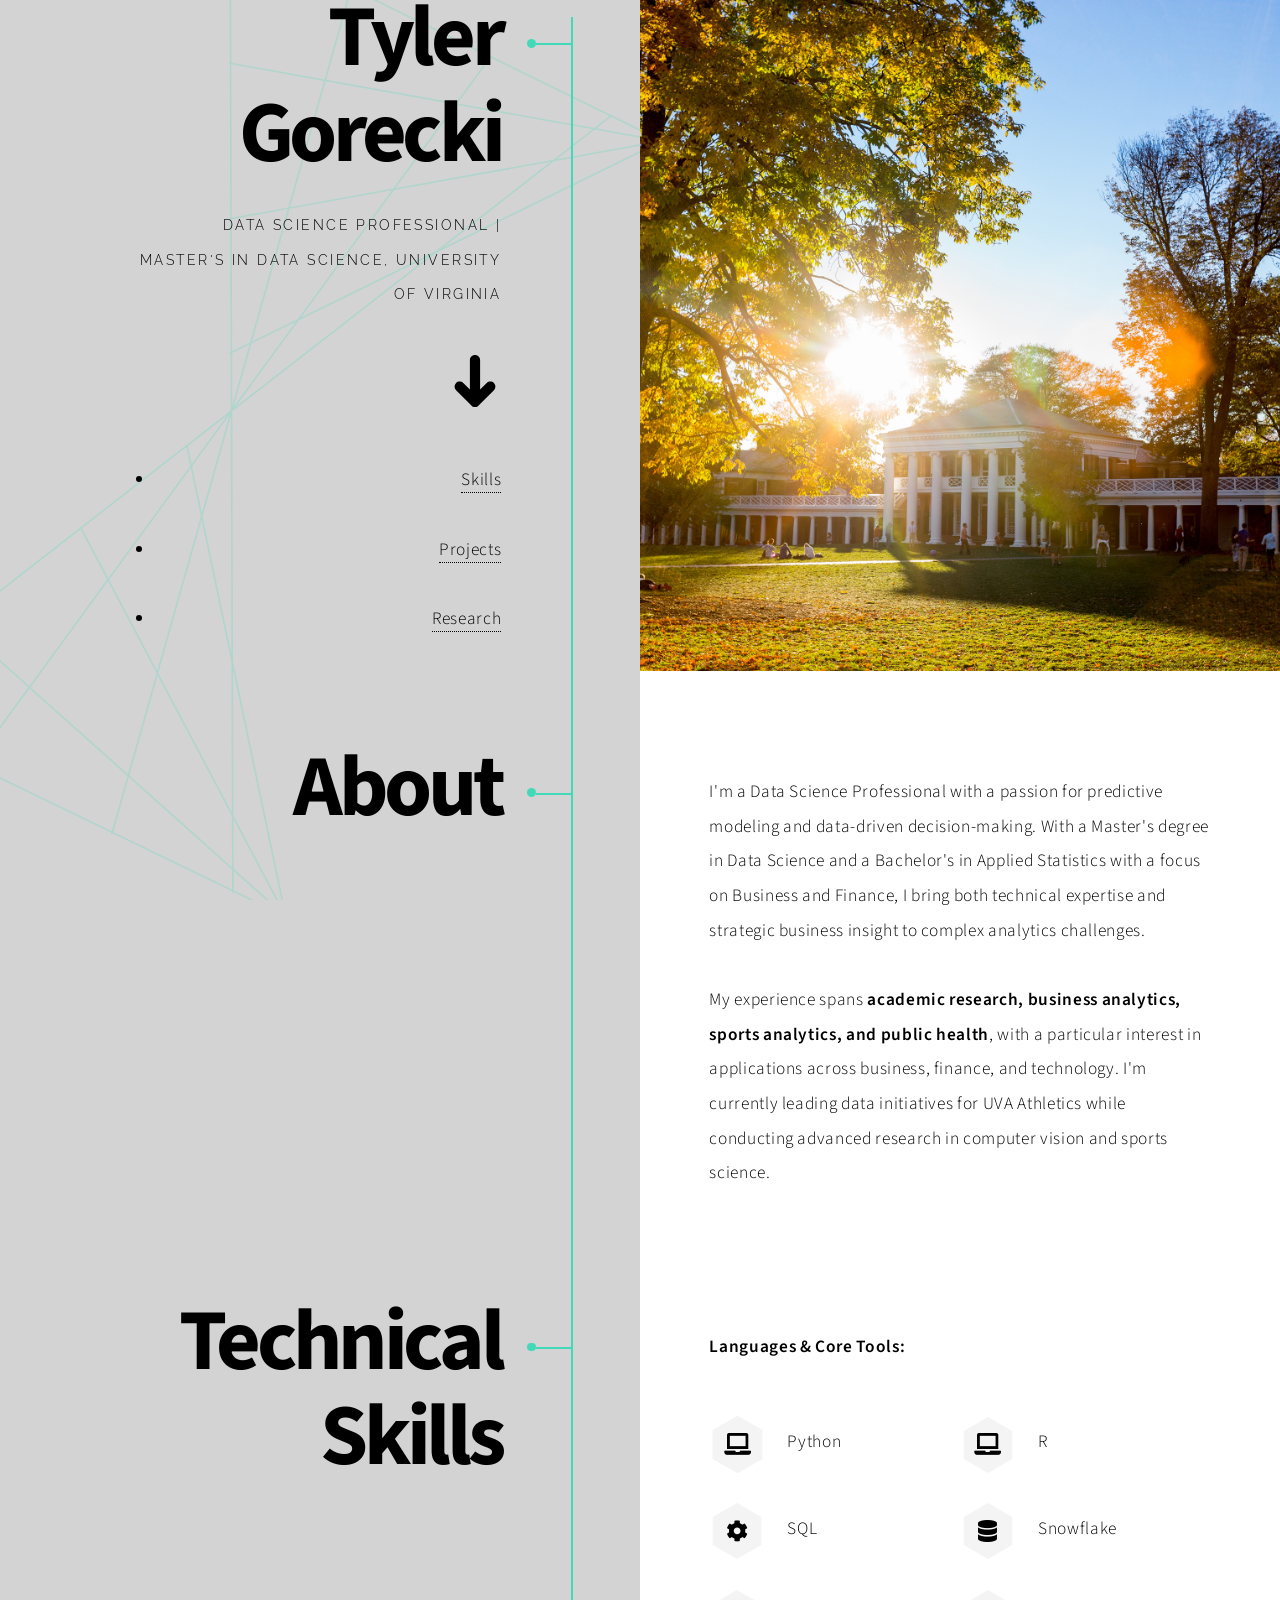
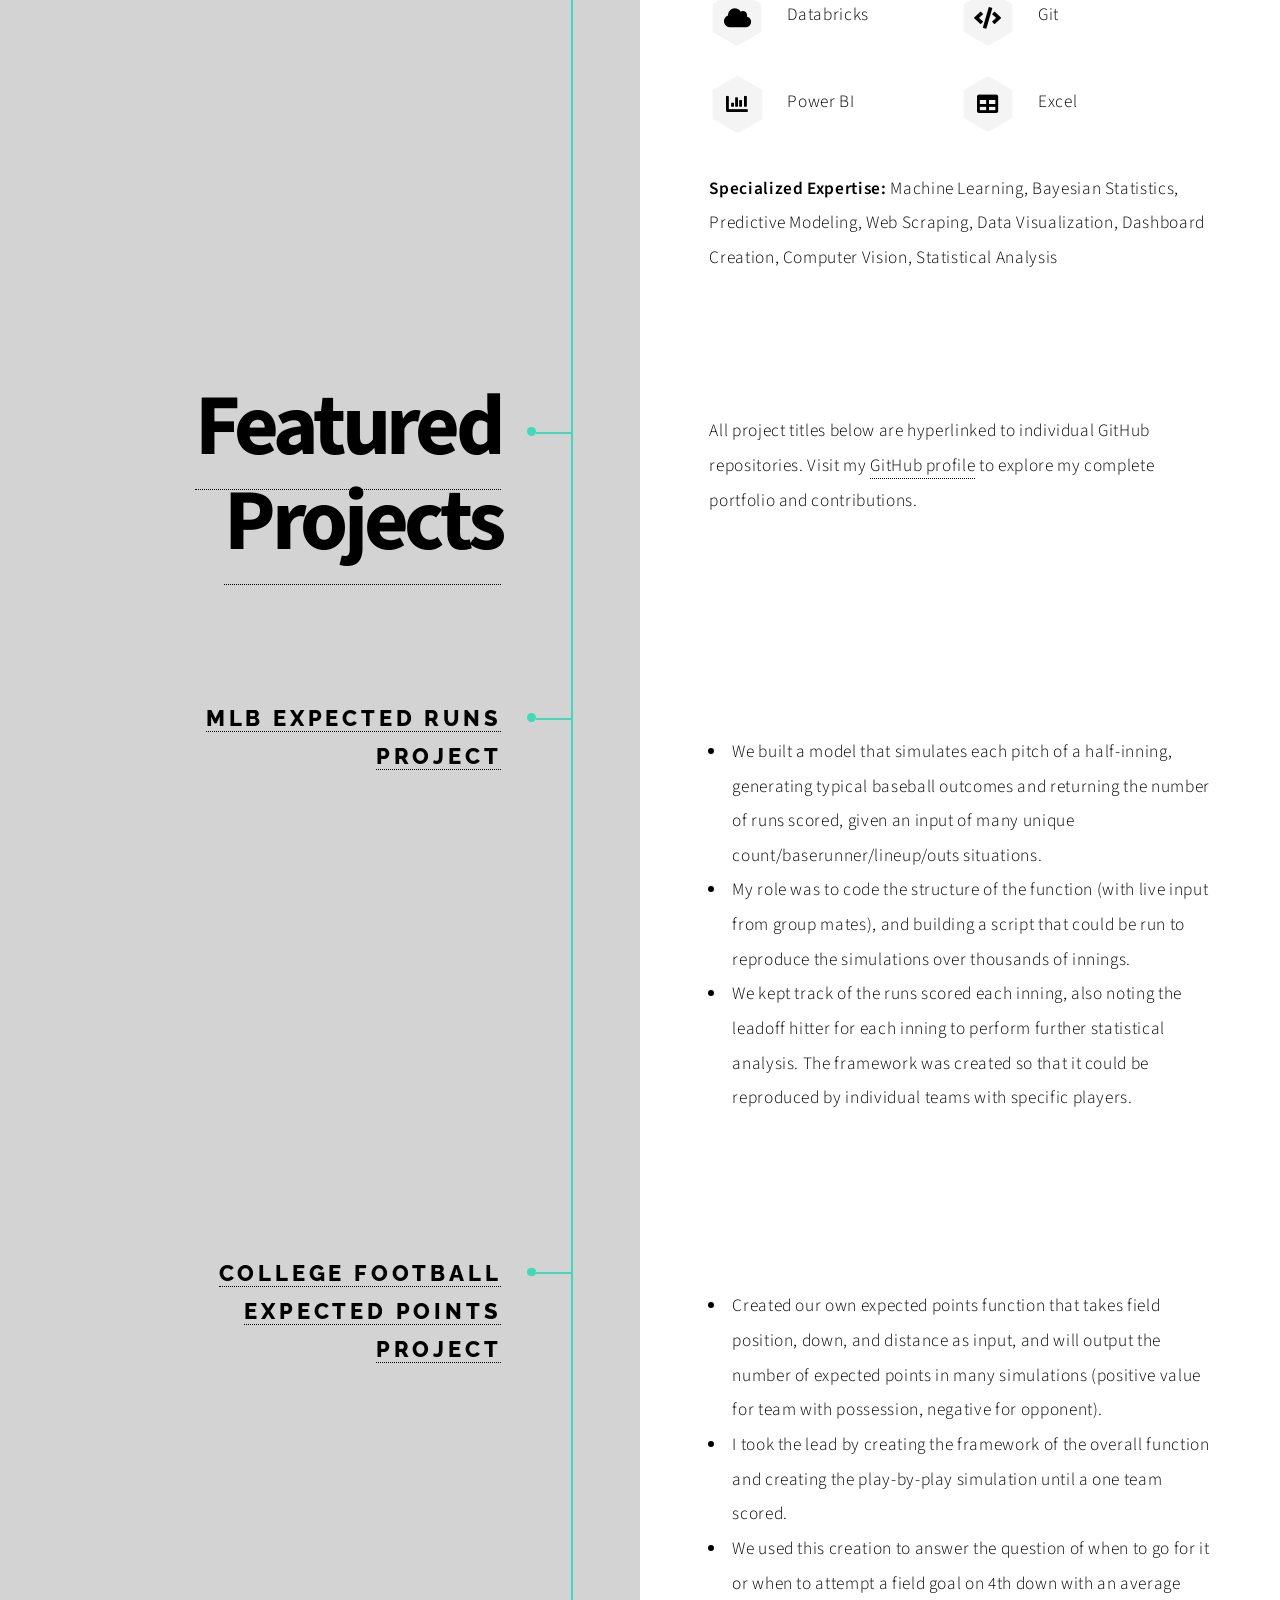
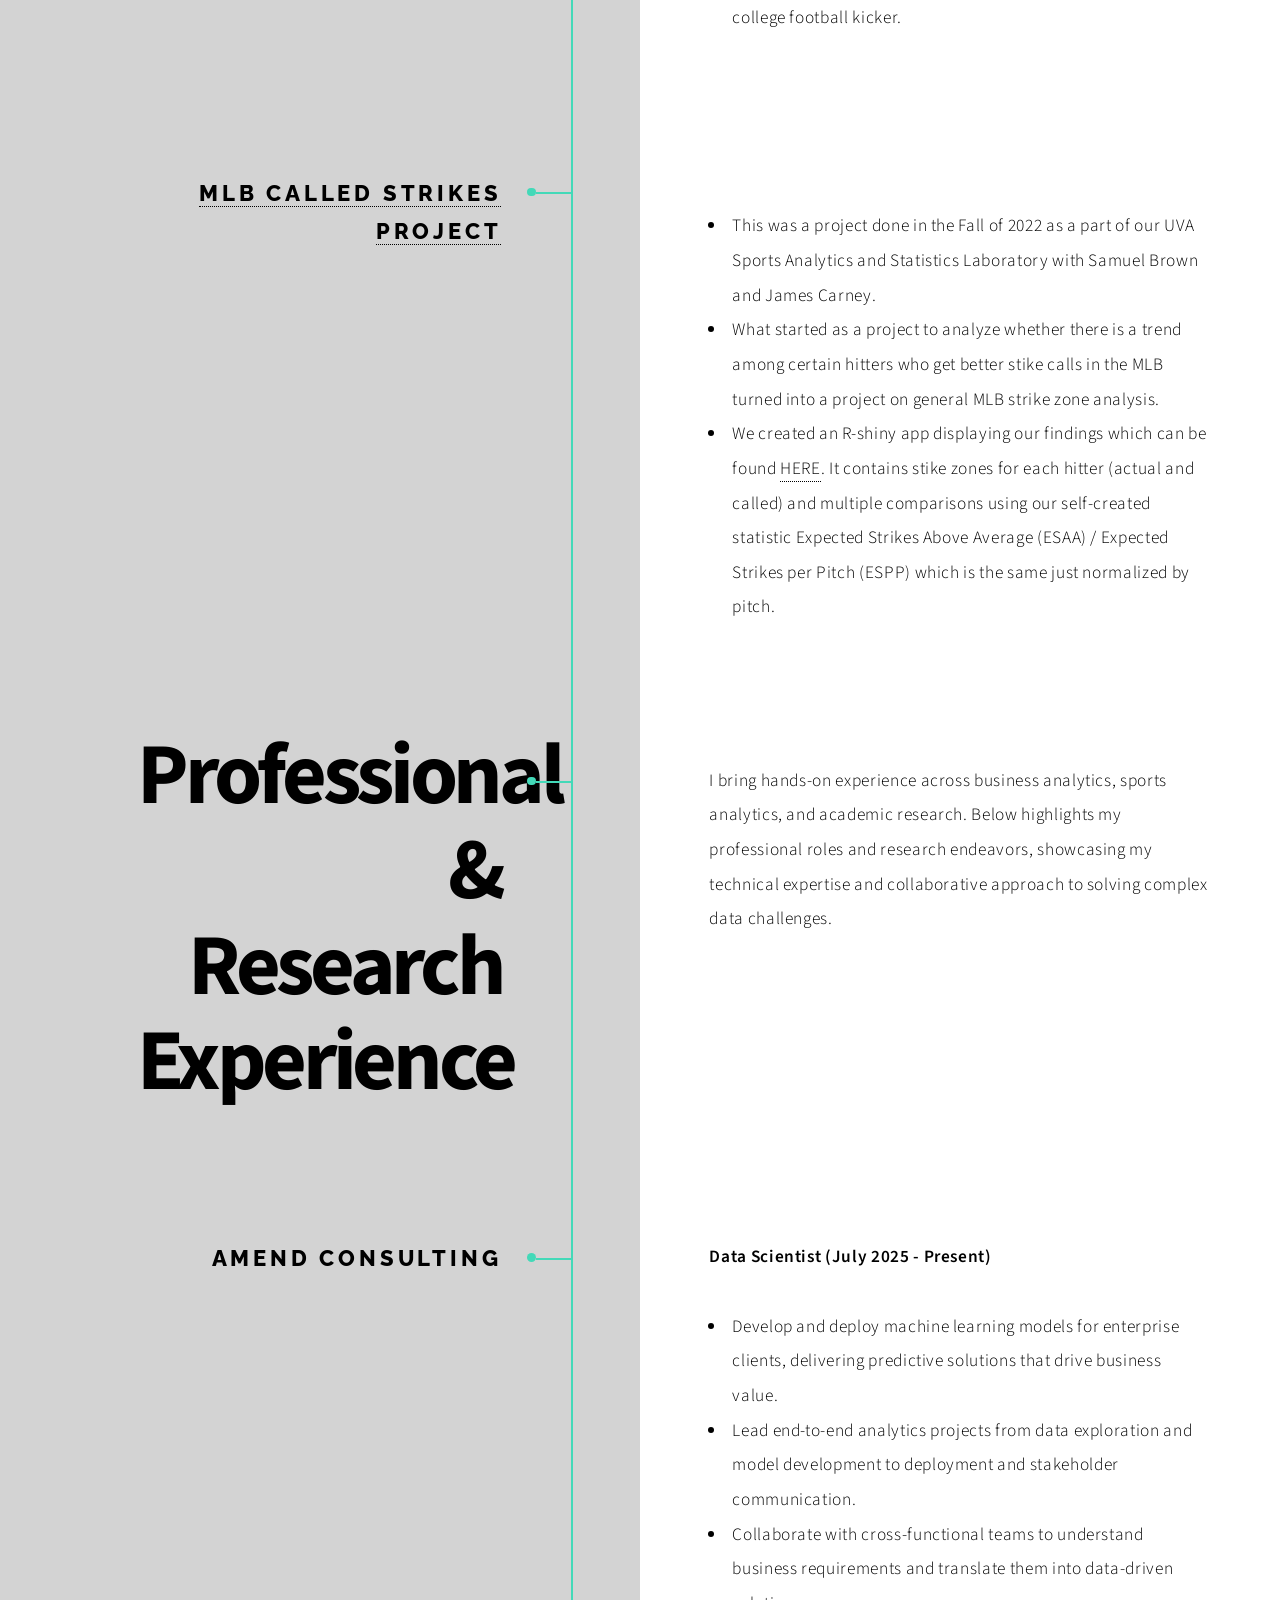
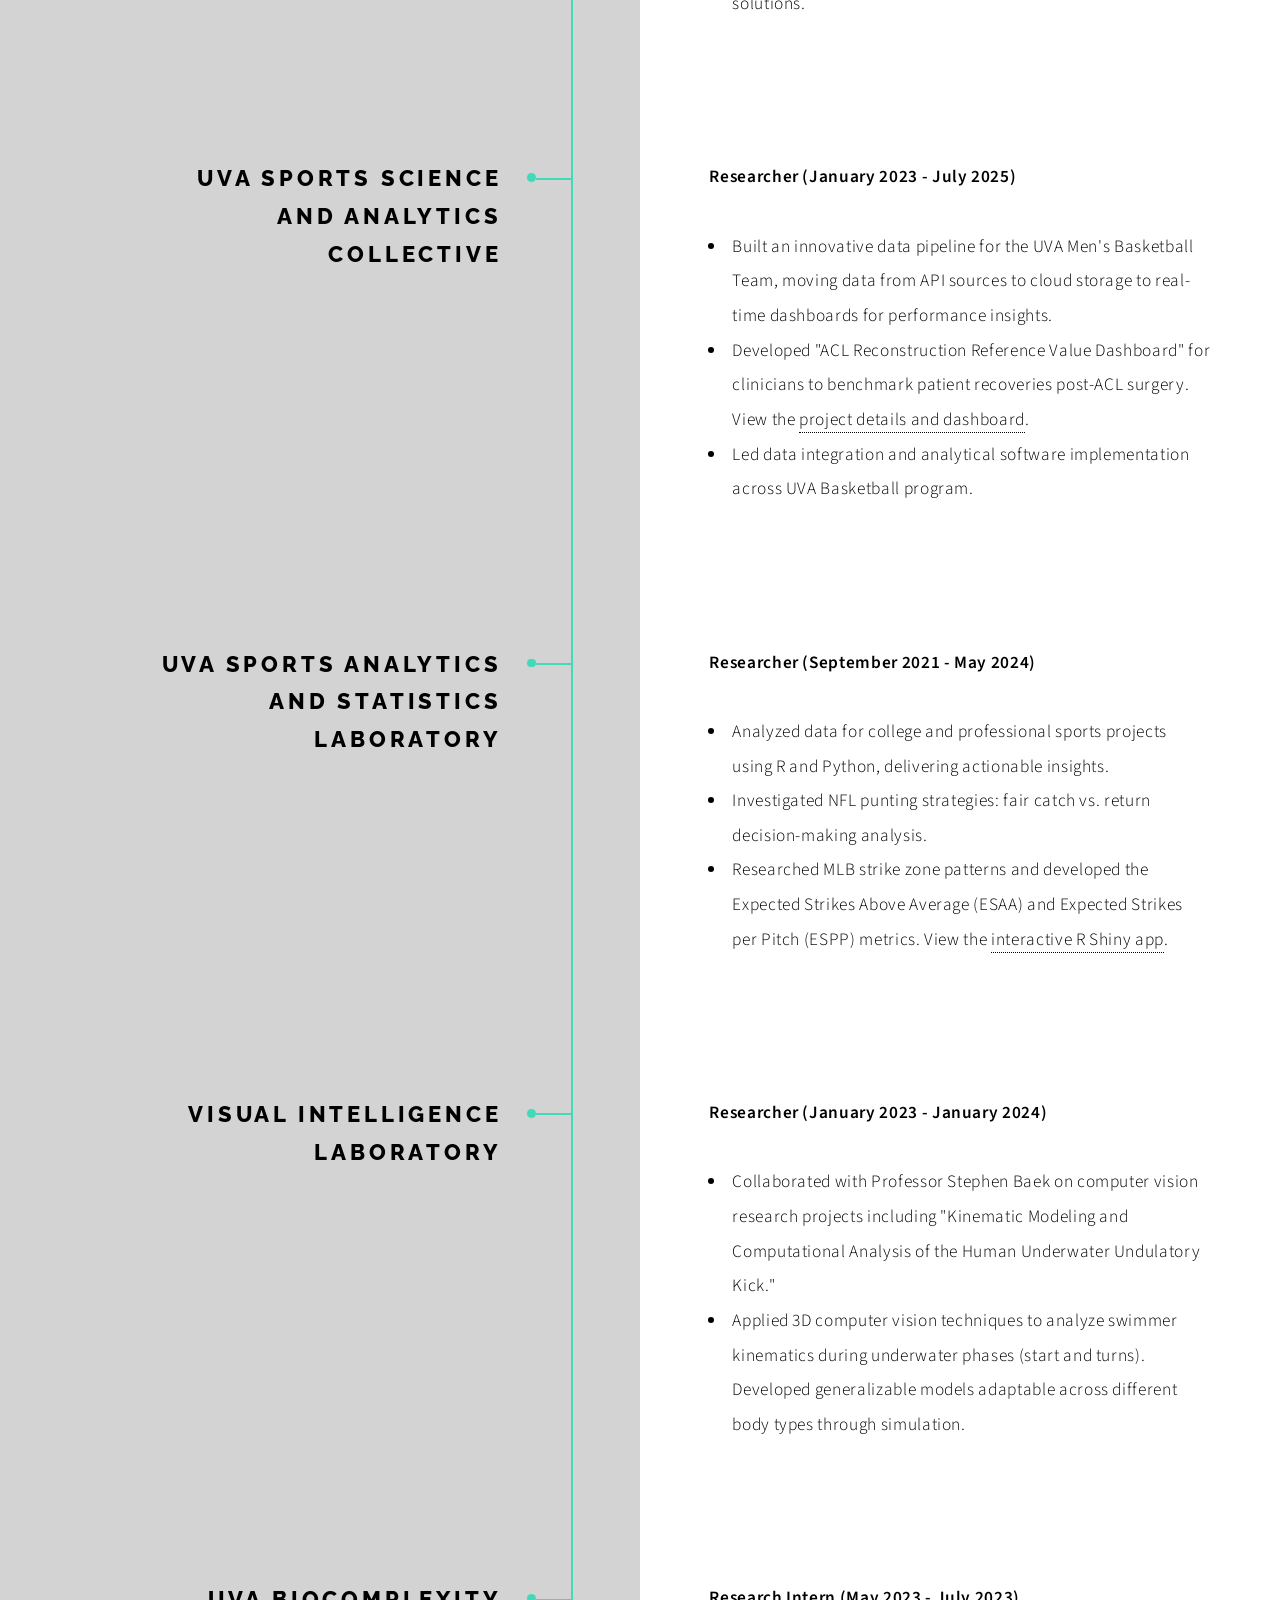
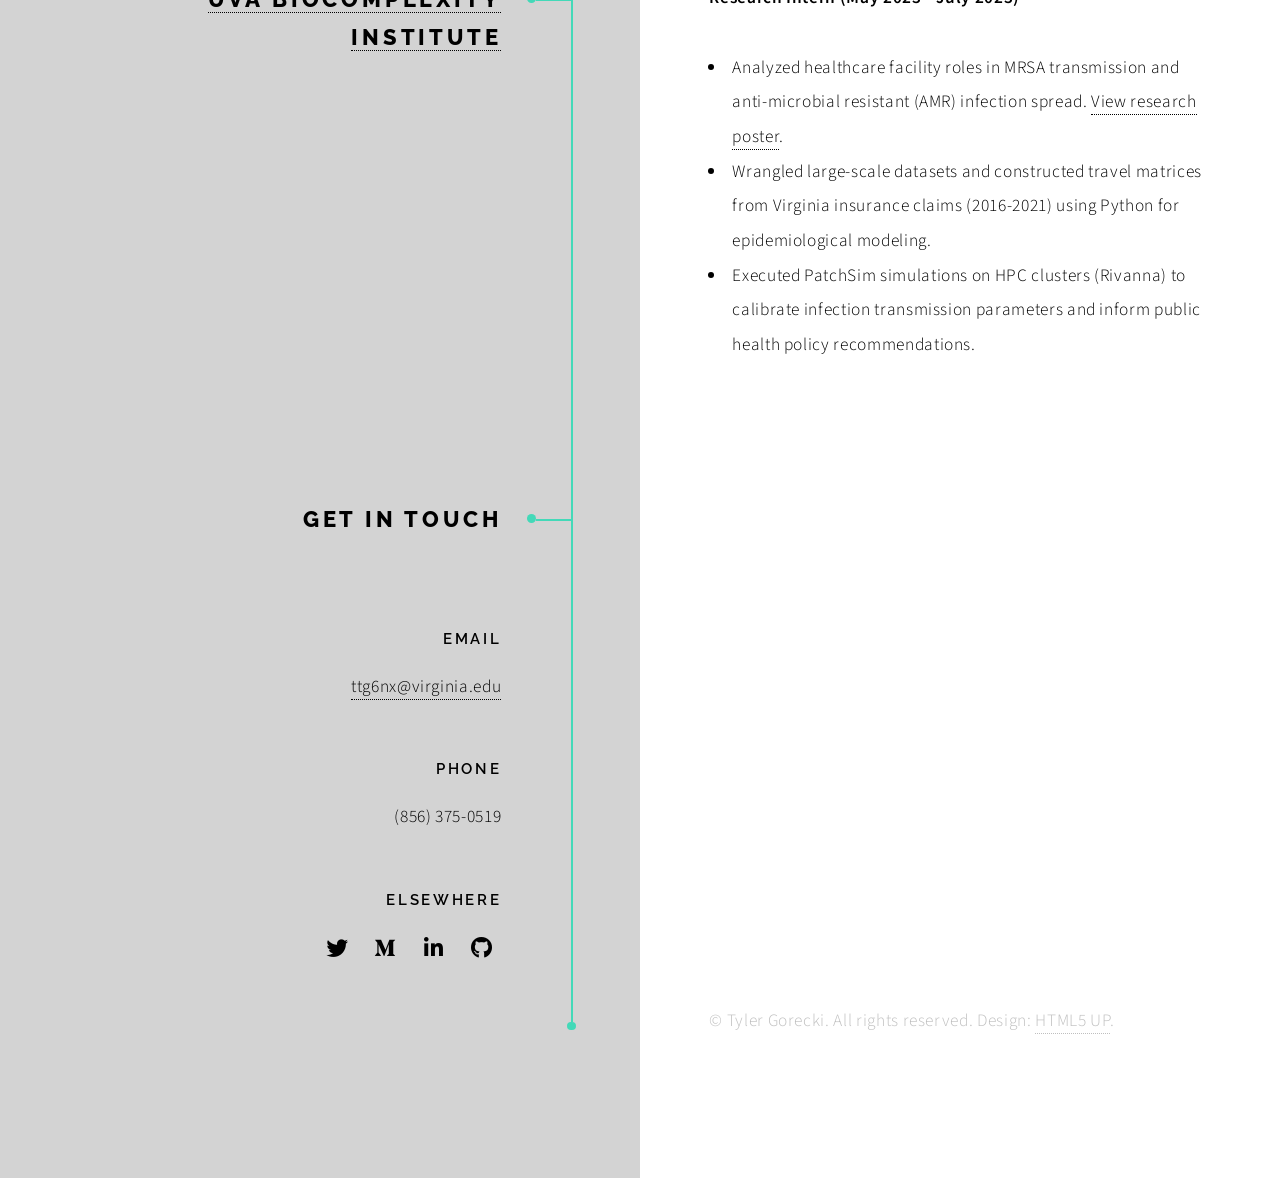
==== index.html @ 3ed915e4 "updating site for recent experience" ====
<!DOCTYPE HTML>
<!--
	Paradigm Shift by HTML5 UP
	html5up.net | @ajlkn
	Free for personal and commercial use under the CCA 3.0 license (html5up.net/license)
-->
<html>
	<head>
		<title>Tyler Gorecki Data Portfolio</title>
		<meta charset="utf-8" />
		<meta name="viewport" content="width=device-width, initial-scale=1, user-scalable=no" />
		<meta name="description" content="" />
		<meta name="keywords" content="" />
		<link rel="stylesheet" href="assets/css/main.css" />
	</head>
	<body class="is-preload">

		<!-- Wrapper -->
			<div id="wrapper">

				<!-- Outline Section -->
					<section class="Outline">
						<header>
							<h6></h6>
							<h1>Tyler Gorecki</h1>
							<p>Data Science Professional | Master's in Data Science, University of Virginia</p>
							<ul class="actions">
								<li><a href="#Intro" class="arrow scrolly"><span class="label">Next</span></a></li>
							</ul>
							<ul>
								<li><a href="#Skills"><span class="label">Skills</span></a></li>
							</ul>
							<ul>
								<li><a href="#Projects"><span class="label">Projects</span></a></li>
							</ul>
							<ul>
								<li><a href="#Research"><span class="label">Research</span></a></li>
							</ul>
						</header>
						<div class="content">
							<span class="image fill" data-position="center"><img src="images/lawn.jpg" alt="UVA Lawn" /></span>
						</div>
					</section>

				<!-- Introduction Section -->
				<section id="Intro">
					<header>
						<h1>About</h1>
					</header>
					<div class="content">
						<p>I'm a Data Science Professional with a passion for predictive modeling and data-driven decision-making. With a Master's degree in Data Science and a Bachelor's in Applied Statistics with a focus on Business and Finance, I bring both technical expertise and strategic business insight to complex analytics challenges.</p>
						<p>My experience spans <strong>academic research, business analytics, sports analytics, and public health</strong>, with a particular interest in applications across business, finance, and technology. I'm currently leading data initiatives for UVA Athletics while conducting advanced research in computer vision and sports science.</p>
					</div>
				</section>
				
				<!-- Skills Section -->
				<section id="Skills">
					<header>
						<h1>Technical Skills</h1>
					</header>
					<div class="content">
						<p><strong>Languages & Core Tools:</strong></p>
						<ul class="feature-icons">
							<li class="icon solid fa-laptop">Python</li>
							<li class="icon solid fa-laptop">R</li>
							<li class="icon solid fa-cog">SQL</li>
							<li class="icon solid fa-database">Snowflake</li>
							<li class="icon solid fa-cloud">Databricks</li>
							<li class="icon solid fa-code">Git</li>
							<li class="icon solid fa-chart-bar">Power BI</li>
							<li class="icon solid fa-table">Excel</li>
						</ul>
						<p><strong>Specialized Expertise:</strong> Machine Learning, Bayesian Statistics, Predictive Modeling, Web Scraping, Data Visualization, Dashboard Creation, Computer Vision, Statistical Analysis</p>
					</div>
				</section>

				<!-- Projects Header -->
					<section id="Projects" class="projects">
						<header>
							<h1><a href="https://github.com/tylergorecki">Featured Projects</a></h1>
						</header>
						<div class="content">
							<p>
								All project titles below are hyperlinked to individual GitHub repositories. Visit my <a href="https://github.com/tylergorecki">GitHub profile</a> to explore my complete portfolio and contributions. 
							</p>
						</div>
					</section>

				<!-- Section -->
					<section id="ExpRuns">
						<header>
							<h2><a href="https://github.com/tylergorecki/mlb-expected-runs">
								MLB Expected Runs Project
							</a></h2>
						</header>
						<div class="content">
							<p>
								<strong>
									
								</strong>
							</p>
							<ul>
								<li>
									We built a model that simulates each pitch of a half-inning, generating typical baseball outcomes 
									and returning the number of runs scored, given an input of many unique count/baserunner/lineup/outs 
									situations. 
								</li>
								<li>
									My role was to code the structure of the function (with live input from group mates), and building a 
									script that could be run to reproduce the simulations over thousands of innings. 
								</li>
								<li>
									We kept track of the runs scored each inning, also noting the leadoff hitter for each inning to perform 
									further statistical analysis. The framework was created so that it could be reproduced by individual 
									teams with specific players. 
								</li>
							</ul>
						</div>
					</section>

				<!-- Section -->
					<section id="ExpPoints">
						<header>
							<h2><a href="https://github.com/tylergorecki/cfb-expected-points">
								College Football Expected Points Project
							</a></h2>
						</header>
						<div class="content">
							<p>
								<strong>
									
								</strong>
							</p>
							<ul>
								<li>
									Created our own expected points function that takes field position, down, and distance as input, and will output the number of 
									expected points in many simulations (positive value for team with possession, negative for opponent). 
								</li>
								<li>
									I took the lead by creating the framework of the overall function and creating the play-by-play 
									simulation until a one team scored. 
								</li>
								<li>
									We used this creation to answer the question of when to go for it or when to attempt a field goal on 4th down with an average 
									college football kicker. 
								</li>
							</ul>
						</div>
					</section>

				<!-- Section -->
					<section id="Strikes">
						<header>
							<h2><a href="https://github.com/tylergorecki/StrikeZoneAnalysis">MLB Called Strikes Project</a></h2>
						</header>
						<div class="content">
							<p>
								<strong>
									
								</strong>
							</p>
							<ul>
								<li>
									This was a project done in the Fall of 2022 as a part of our UVA Sports Analytics and Statistics Laboratory with Samuel Brown 
									and James Carney. 
								</li>
								<li>
									What started as a project to analyze whether there is a trend among certain hitters who get better stike calls in the MLB turned 
									into a project on general MLB strike zone analysis. 
								</li>
								<li>
									We created an R-shiny app displaying our findings which can be found <a href="https://sabrown12345.shinyapps.io/CSArticle/">HERE</a>. 
									It contains stike zones for each hitter (actual and called) and multiple comparisons using our self-created statistic Expected 
									Strikes Above Average (ESAA) / Expected Strikes per Pitch (ESPP) which is the same just normalized by pitch. 
								</li>
							</ul>
							<!-- <span class="image main"><img src="" alt="" /></span> -->
						</div>
					</section>

				<!-- Research & Professional Experience Header -->
				<section id="Research" class="research">
					<header>
						<h1>Professional & Research Experience</h1>
					</header>
					<div class="content">
						<p>
							I bring hands-on experience across business analytics, sports analytics, and academic research. Below highlights my professional roles and research endeavors, showcasing my technical expertise and collaborative approach to solving complex data challenges.
						</p>
					</div>
				</section>

				<!-- AMEND Consulting Section -->
				<section id="AMEND">
					<header>
						<h2>AMEND Consulting</h2>
					</header>
					<div class="content">
						<p>
							<strong>
								Data Scientist (July 2025 - Present)
							</strong>
						</p>
						<ul>
							<li>
								Develop and deploy machine learning models for enterprise clients, delivering predictive solutions that drive business value.
							</li>
							<li>
								Lead end-to-end analytics projects from data exploration and model development to deployment and stakeholder communication.
							</li>
							<li>
								Collaborate with cross-functional teams to understand business requirements and translate them into data-driven solutions.
							</li>
						</ul>
					</div>
				</section>

				<!-- SSAC Section -->
				<section id="SSAC">
					<header>
						<h2>UVA Sports Science and Analytics Collective</h2>
					</header>
					<div class="content">
						<p>
							<strong>
								Researcher (January 2023 - July 2025)
							</strong>
						</p>
						<ul>
							<li>
								Built an innovative data pipeline for the UVA Men's Basketball Team, moving data from API sources to cloud storage to real-time dashboards for performance insights.
							</li>
							<li>
								Developed "ACL Reconstruction Reference Value Dashboard" for clinicians to benchmark patient recoveries post-ACL surgery. View the <a href="https://nak5dy.wixsite.com/uva-ssac/projects">project details and dashboard</a>. 
							</li>
							<li>
								Led data integration and analytical software implementation across UVA Basketball program. 
							</li>
						</ul>
					</div>
				</section>

				<!-- SASL Section -->
				<section id="SASL">
					<header>
						<h2>UVA Sports Analytics and Statistics Laboratory</h2>
					</header>
					<div class="content">
						<p>
							<strong>
								Researcher (September 2021 - May 2024)
							</strong>
						</p>
						<ul>
							<li>
								Analyzed data for college and professional sports projects using R and Python, delivering actionable insights. 
							</li>
							<li>
								Investigated NFL punting strategies: fair catch vs. return decision-making analysis. 
							</li>
							<li>
								Researched MLB strike zone patterns and developed the Expected Strikes Above Average (ESAA) and Expected Strikes per Pitch (ESPP) metrics. View the <a href="https://sabrown12345.shinyapps.io/CSArticle/">interactive R Shiny app</a>. 
							</li>
						</ul>
					</div>
				</section>

				<!-- Visual Intelligence Lab Section -->
				<section id="VIL">
					<header>
						<h2>Visual Intelligence Laboratory</h2>
					</header>
					<div class="content">
						<p>
							<strong>
								Researcher (January 2023 - January 2024)
							</strong>
						</p>
						<ul>
							<li>
								Collaborated with Professor Stephen Baek on computer vision research projects including "Kinematic Modeling and Computational Analysis of the Human Underwater Undulatory Kick."
							</li>
							<li>
								Applied 3D computer vision techniques to analyze swimmer kinematics during underwater phases (start and turns). Developed generalizable models adaptable across different body types through simulation. 
							</li>
						</ul>
					</div>
				</section>

				<!-- Biocomplexity Section -->
				<section id="Biocomplexity">
					<header>
						<h2><a href="https://biocomplexity.virginia.edu/institute/divisions/network-systems-science-and-advanced-computing/computing-global-challenges">UVA Biocomplexity Institute</a></h2>
					</header>
					<div class="content">
						<p>
							<strong>
								Research Intern (May 2023 - July 2023)
							</strong>
						</p>
						<ul>
							<li>
								Analyzed healthcare facility roles in MRSA transmission and anti-microbial resistant (AMR) infection spread. <a href="https://biocomplexity.virginia.edu/sites/default/files/C4GC2023/Tyler%20Gorecki%20-%20Final%20Poster.pptx.pdf">View research poster</a>.
							</li>
							<li>
								Wrangled large-scale datasets and constructed travel matrices from Virginia insurance claims (2016-2021) using Python for epidemiological modeling. 
							</li>
							<li>
								Executed PatchSim simulations on HPC clusters (Rivanna) to calibrate infection transmission parameters and inform public health policy recommendations. 
							</li>
						</ul>
					</div>
				</section>

				<!-- Elements -->
				<!--
					<section>
						<header>
							<h2>Elements</h2>
						</header>
						<div class="content">

							<section>
								<header>
									<h3>Text</h3>
								</header>
								<div class="content">
									<p>This is <b>bold</b> and this is <strong>strong</strong>. This is <i>italic</i> and this is <em>emphasized</em>.
									This is <sup>superscript</sup> text and this is <sub>subscript</sub> text.
									This is <u>underlined</u> and this is code: <code>for (;;) { ... }</code>. Finally, <a href="#">this is a link</a>.</p>
									<hr />
									<h2>Heading Level 2</h2>
									<h3>Heading Level 3</h3>
									<h4>Heading Level 4</h4>
									<h5>Heading Level 5</h5>
									<hr />
									<h5>Blockquote</h5>
									<blockquote>Fringilla nisl. Donec accumsan interdum nisi, quis tincidunt felis sagittis eget tempus euismod. Vestibulum ante ipsum primis in faucibus vestibulum. Blandit adipiscing eu felis iaculis volutpat ac adipiscing accumsan faucibus. Vestibulum ante ipsum primis in faucibus lorem ipsum dolor sit amet nullam adipiscing eu felis.</blockquote>
									<h5>Preformatted</h5>
									<pre><code>i = 0;

while (!deck.isInOrder()) {
  print 'Iteration ' + i;
  deck.shuffle();
  i++;
}

print 'Sorted in ' + i + ' iterations.';</code></pre>
								</div>
							</section>

							<section>
								<header>
									<h3>Lists</h3>
								</header>
								<div class="content">

									<h4>Unordered</h4>
									<ul>
										<li>Dolor pulvinar etiam.</li>
										<li>Sagittis adipiscing.</li>
										<li>Felis enim feugiat.</li>
									</ul>

									<h4>Alternate</h4>
									<ul class="alt">
										<li>Dolor pulvinar etiam.</li>
										<li>Sagittis adipiscing.</li>
										<li>Felis enim feugiat.</li>
									</ul>

									<h4>Ordered</h4>
									<ol>
										<li>Dolor pulvinar etiam.</li>
										<li>Etiam vel felis viverra.</li>
										<li>Felis enim feugiat.</li>
										<li>Dolor pulvinar etiam.</li>
										<li>Etiam vel felis lorem.</li>
										<li>Felis enim et feugiat.</li>
									</ol>
									<h4>Icons</h4>
									<ul class="icons">
										<li><a href="#" class="icon brands fa-twitter"><span class="label">Twitter</span></a></li>
										<li><a href="#" class="icon brands fa-facebook-f"><span class="label">Facebook</span></a></li>
										<li><a href="#" class="icon brands fa-instagram"><span class="label">Instagram</span></a></li>
										<li><a href="#" class="icon brands fa-github"><span class="label">Github</span></a></li>
									</ul>

									<h4>Actions</h4>
									<ul class="actions">
										<li><a href="#" class="button primary">Default</a></li>
										<li><a href="#" class="button">Default</a></li>
									</ul>
									<ul class="actions stacked">
										<li><a href="#" class="button primary">Default</a></li>
										<li><a href="#" class="button">Default</a></li>
									</ul>
								</div>
							</section>

							<section>
								<header>
									<h3>Table</h3>
								</header>
								<div class="content">
									<h4>Default</h4>
									<div class="table-wrapper">
										<table>
											<thead>
												<tr>
													<th>Name</th>
													<th>Description</th>
													<th>Price</th>
												</tr>
											</thead>
											<tbody>
												<tr>
													<td>Item One</td>
													<td>Ante turpis integer aliquet porttitor.</td>
													<td>29.99</td>
												</tr>
												<tr>
													<td>Item Two</td>
													<td>Vis ac commodo adipiscing arcu aliquet.</td>
													<td>19.99</td>
												</tr>
												<tr>
													<td>Item Three</td>
													<td> Morbi faucibus arcu accumsan lorem.</td>
													<td>29.99</td>
												</tr>
												<tr>
													<td>Item Four</td>
													<td>Vitae integer tempus condimentum.</td>
													<td>19.99</td>
												</tr>
												<tr>
													<td>Item Five</td>
													<td>Ante turpis integer aliquet porttitor.</td>
													<td>29.99</td>
												</tr>
											</tbody>
											<tfoot>
												<tr>
													<td colspan="2"></td>
													<td>100.00</td>
												</tr>
											</tfoot>
										</table>
									</div>

									<h4>Alternate</h4>
									<div class="table-wrapper">
										<table class="alt">
											<thead>
												<tr>
													<th>Name</th>
													<th>Description</th>
													<th>Price</th>
												</tr>
											</thead>
											<tbody>
												<tr>
													<td>Item One</td>
													<td>Ante turpis integer aliquet porttitor.</td>
													<td>29.99</td>
												</tr>
												<tr>
													<td>Item Two</td>
													<td>Vis ac commodo adipiscing arcu aliquet.</td>
													<td>19.99</td>
												</tr>
												<tr>
													<td>Item Three</td>
													<td> Morbi faucibus arcu accumsan lorem.</td>
													<td>29.99</td>
												</tr>
												<tr>
													<td>Item Four</td>
													<td>Vitae integer tempus condimentum.</td>
													<td>19.99</td>
												</tr>
												<tr>
													<td>Item Five</td>
													<td>Ante turpis integer aliquet porttitor.</td>
													<td>29.99</td>
												</tr>
											</tbody>
											<tfoot>
												<tr>
													<td colspan="2"></td>
													<td>100.00</td>
												</tr>
											</tfoot>
										</table>
									</div>
								</div>
							</section>

							<section>
								<header>
									<h3>Buttons</h3>
								</header>
								<div class="content">
									<ul class="actions">
										<li><a href="#" class="button primary">Primary</a></li>
										<li><a href="#" class="button">Default</a></li>
									</ul>
									<ul class="actions">
										<li><a href="#" class="button large">Large</a></li>
										<li><a href="#" class="button">Default</a></li>
										<li><a href="#" class="button small">Small</a></li>
									</ul>
									<ul class="actions">
										<li><a href="#" class="button primary icon solid fa-download">Icon</a></li>
										<li><a href="#" class="button icon solid fa-download">Icon</a></li>
									</ul>
									<ul class="actions">
										<li><span class="button primary disabled">Disabled</span></li>
										<li><span class="button disabled">Disabled</span></li>
									</ul>
								</div>
							</section>

							<section>
								<header>
									<h3>Form</h3>
								</header>
								<div class="content">
									<form method="post" action="#">
										<div class="fields">
											<div class="field half">
												<label for="demo-name">Name</label>
												<input type="text" name="demo-name" id="demo-name" value="" placeholder="Jane Doe" />
											</div>
											<div class="field half">
												<label for="demo-email">Email</label>
												<input type="email" name="demo-email" id="demo-email" value="" placeholder="jane@untitled.tld" />
											</div>
											<div class="field">
												<label for="demo-category">Category</label>
												<select name="demo-category" id="demo-category">
													<option value="">-</option>
													<option value="1">Manufacturing</option>
													<option value="1">Shipping</option>
													<option value="1">Administration</option>
													<option value="1">Human Resources</option>
												</select>
											</div>
											<div class="field half">
												<input type="radio" id="demo-priority-low" name="demo-priority" checked>
												<label for="demo-priority-low">Low</label>
											</div>
											<div class="field half">
												<input type="radio" id="demo-priority-high" name="demo-priority">
												<label for="demo-priority-high">High</label>
											</div>
											<div class="field half">
												<input type="checkbox" id="demo-copy" name="demo-copy">
												<label for="demo-copy">Email me a copy</label>
											</div>
											<div class="field half">
												<input type="checkbox" id="demo-human" name="demo-human" checked>
												<label for="demo-human">Not a robot</label>
											</div>
											<div class="field">
												<label for="demo-message">Message</label>
												<textarea name="demo-message" id="demo-message" placeholder="Enter your message" rows="6"></textarea>
											</div>
										</div>
										<ul class="actions">
											<li><input type="submit" value="Send Message" class="primary" /></li>
											<li><input type="reset" value="Reset" /></li>
										</ul>
									</form>
								</div>
							</section>

						</div>
					</section>
				-->

				<!-- Section -->
					<section>
						<header>
							<h2>Get in touch</h2>
						</header>
						<div class="content">
							<p></p>
							<form>
								<!--
								<div class="fields">
									<div class="field half">
										<input type="text" name="name" id="name" placeholder="Name" />
									</div>
									<div class="field half">
										<input type="email" name="email" id="email" placeholder="Email" />
									</div>
									<div class="field">
										<textarea name="message" id="message" placeholder="Message" rows="7"></textarea>
									</div>
								</div>
								<ul class="actions">
									<li><input type="submit" value="Send Message" class="button primary" /></li>
								</ul>
								-->
							</form>
						</div>
						<footer>
							<ul class="items">
								<li>
									<h3>Email</h3>
									<a href="mailto : ttg6nx@virginia.edu">ttg6nx@virginia.edu</a>
								</li>
								<li>
									<h3>Phone</h3>
									<span>(856) 375-0519</span>
								</li>
								<!--
								<li>
									<h3>Address</h3>
									<span>532 Justice Drive, Marlton, NJ 08053</span>
								</li>
								-->
								<li>
									<h3>Elsewhere</h3>
									<ul class="icons">
										<li><a href="https://twitter.com/tg_analytics" class="icon brands fa-twitter"><span class="label">Twitter</span></a></li>
										<li><a href="https://medium.com/@tylergorecki" class="icon brands fa-medium-m"><span class="label">Medium</span></a></li>
										<li><a href="https://linkedin.com/in/tylergorecki" class="icon brands fa-linkedin-in"><span class="label">LinkedIn</span></a></li>
										<li><a href="https://github.com/tylergorecki/" class="icon brands fa-github"><span class="label">GitHub</span></a></li>
									</ul>
								</li>
							</ul>
						</footer>
					</section>

				<!-- Copyright -->
					<div class="copyright">&copy; Tyler Gorecki. All rights reserved. Design: <a href="https://html5up.net">HTML5 UP</a>.</div>

			</div>

		<!-- Scripts -->
			<script src="assets/js/jquery.min.js"></script>
			<script src="assets/js/jquery.scrolly.min.js"></script>
			<script src="assets/js/browser.min.js"></script>
			<script src="assets/js/breakpoints.min.js"></script>
			<script src="assets/js/util.js"></script>
			<script src="assets/js/main.js"></script>

	</body>
</html>
---- assets/css/main.css ----
@import url(fontawesome-all.min.css);
@import url("https://fonts.googleapis.com/css?family=Source+Sans+Pro:300,600,700,300i,600i,700i|Raleway:600,800");

/*
	Paradigm Shift by HTML5 UP
	html5up.net | @ajlkn
	Free for personal and commercial use under the CCA 3.0 license (html5up.net/license)
*/

html, body, div, span, applet, object,
iframe, h1, h2, h3, h4, h5, h6, p, blockquote,
pre, a, abbr, acronym, address, big, cite,
code, del, dfn, em, img, ins, kbd, q, s, samp,
small, strike, strong, sub, sup, tt, var, b,
u, i, center, dl, dt, dd, ol, ul, li, fieldset,
form, label, legend, table, caption, tbody,
tfoot, thead, tr, th, td, article, aside,
canvas, details, embed, figure, figcaption,
footer, header, hgroup, menu, nav, output, ruby,
section, summary, time, mark, audio, video {
	margin: 0;
	padding: 0;
	border: 0;
	font-size: 100%;
	font: inherit;
	vertical-align: baseline;}

article, aside, details, figcaption, figure,
footer, header, hgroup, menu, nav, section {
	display: block;}

body {
	line-height: 1;
}

ol, ul {
	list-style: none;
}

blockquote, q {
	quotes: none;
}

	blockquote:before, blockquote:after, q:before, q:after {
		content: '';
		content: none;
	}

table {
	border-collapse: collapse;
	border-spacing: 0;
}

body {
	-webkit-text-size-adjust: none;
}

mark {
	background-color: transparent;
	color: inherit;
}

input::-moz-focus-inner {
	border: 0;
	padding: 0;
}

input, select, textarea {
	-moz-appearance: none;
	-webkit-appearance: none;
	-ms-appearance: none;
	appearance: none;
}

/* Basic */

	@-ms-viewport {
		width: device-width;
	}

	body {
		-ms-overflow-style: scrollbar;
	}

	@media screen and (max-width: 480px) {

		html, body {
			min-width: 320px;
		}

	}

	html {
		box-sizing: border-box;
	}

	*, *:before, *:after {
		box-sizing: inherit;
	}

	html {
		overflow-x: hidden;
	}

	body {
		background: #ffffff;
		overflow-x: hidden;
	}

		body.is-preload *, body.is-preload *:before, body.is-preload *:after {
			-moz-animation: none !important;
			-webkit-animation: none !important;
			-ms-animation: none !important;
			animation: none !important;
			-moz-transition: none !important;
			-webkit-transition: none !important;
			-ms-transition: none !important;
			transition: none !important;
		}

/* Typography */

	html {
		font-size: 18pt;
	}

		@media screen and (max-width: 1920px) {

			html {
				font-size: 13pt;
			}

		}

		@media screen and (max-width: 1152px) {

			html {
				font-size: 14pt;
			}

		}

		@media screen and (max-width: 736px) {

			html {
				font-size: 12pt;
			}

		}

		@media screen and (max-width: 480px) {

			html {
				font-size: 11pt;
			}

		}

	body {
		background-color: #ffffff;
		color: #000000;
	}

	body, input, select, textarea {
		color: #000000;
		font-family: "Source Sans Pro", Helvetica, sans-serif;
		font-size: 1rem;
		font-weight: 300;
		letter-spacing: 0.0375em;
		line-height: 2;
	}

	a {
		-moz-transition: border-bottom-color 0.25s ease-in-out;
		-webkit-transition: border-bottom-color 0.25s ease-in-out;
		-ms-transition: border-bottom-color 0.25s ease-in-out;
		transition: border-bottom-color 0.25s ease-in-out;
		text-decoration: none;
		color: #000000;
		border-bottom: dotted 1px;
	}

		a:hover {
			text-decoration: none;
			border-bottom-color: transparent;
		}

	strong, b {
		font-weight: 600;
		color: #000000;
	}

	em, i {
		font-style: italic;
	}

	p {
		margin: 0 0 2rem 0;
	}

	h1, h2, h3, h4, h5, h6 {
		color: #000000;
		font-family: "Raleway", Helvetica, sans-serif;
		font-weight: 600;
		letter-spacing: 0.175em;
		line-height: 1.75;
		margin: 0 0 1.5rem 0;
		text-transform: uppercase;
	}

		h1 a, h2 a, h3 a, h4 a, h5 a, h6 a {
			color: inherit;
			text-decoration: none;
		}

	h1 {
		font-family: "Source Sans Pro", Helvetica, sans-serif;
		font-size: 5rem;
		font-weight: 700;
		letter-spacing: -0.05em;
		line-height: 1.1;
		margin: 0 0 1.5rem 0;
		text-transform: none;
	}

	h2 {
		font-size: 1.25rem;
		font-weight: 800;
		margin: 0 0 2rem 0;
	}

	h3 {
		font-size: 0.875rem;
	}

	h4 {
		font-size: 0.875rem;
	}

	h5 {
		font-size: 0.75rem;
	}

	h6 {
		font-size: 0.625rem;
	}

	@media screen and (max-width: 736px) {

		h1 {
			font-size: 4.5rem;
			line-height: 1.1;
		}

		h2 {
			font-size: 1.25rem;
			line-height: 1.7;
		}

		h3 {
			font-size: 0.9rem;
		}

		h4 {
			font-size: 0.75rem;
		}

		h5 {
			font-size: 0.675rem;
		}

	}

	@media screen and (max-width: 360px) {

		h1 {
			font-size: 3.75rem;
		}

		h2 {
			font-size: 1.125rem;
		}

		h3 {
			font-size: 0.8rem;
		}

		h4 {
			font-size: 0.675rem;
		}

		h5 {
			font-size: 0.675rem;
		}

	}

	sub {
		font-size: 0.8rem;
		position: relative;
		top: 0.5rem;
	}

	sup {
		font-size: 0.8rem;
		position: relative;
		top: -0.5rem;
	}

	blockquote {
		border-left: solid 0.5rem rgba(144, 144, 144, 0.25);
		font-style: italic;
		margin: 0 0 2rem 0;
		padding: 1rem 0 1rem 2rem;
	}

	code {
		background: rgba(144, 144, 144, 0.1);
		border-radius: 0.325rem;
		font-family: "Courier New", monospace;
		font-size: 0.9rem;
		margin: 0 0.25rem;
		padding: 0.25rem 0.65rem;
	}

	pre {
		-webkit-overflow-scrolling: touch;
		font-family: "Courier New", monospace;
		font-size: 0.9rem;
		margin: 0 0 2rem 0;
		width: 100%;
	}

		pre code {
			display: block;
			line-height: 1.75;
			padding: 1rem 1.5rem;
			overflow-x: auto;
		}

	hr {
		border: 0;
		border-bottom: solid 2px rgba(144, 144, 144, 0.25);
		margin: 3rem 0;
	}

		hr.major {
			margin: 5rem 0;
		}

		@media screen and (max-width: 736px) {

			hr.major {
				margin: 3rem 0;
			}

		}

/* Row */

	.row {
		display: flex;
		flex-wrap: wrap;
		box-sizing: border-box;
		align-items: stretch;
	}

		.row > * {
			box-sizing: border-box;
		}

		.row.gtr-uniform > * > :last-child {
			margin-bottom: 0;
		}

		.row.aln-left {
			justify-content: flex-start;
		}

		.row.aln-center {
			justify-content: center;
		}

		.row.aln-right {
			justify-content: flex-end;
		}

		.row.aln-top {
			align-items: flex-start;
		}

		.row.aln-middle {
			align-items: center;
		}

		.row.aln-bottom {
			align-items: flex-end;
		}

		.row > .imp {
			order: -1;
		}

		.row > .col-1 {
			width: 8.33333%;
		}

		.row > .off-1 {
			margin-left: 8.33333%;
		}

		.row > .col-2 {
			width: 16.66667%;
		}

		.row > .off-2 {
			margin-left: 16.66667%;
		}

		.row > .col-3 {
			width: 25%;
		}

		.row > .off-3 {
			margin-left: 25%;
		}

		.row > .col-4 {
			width: 33.33333%;
		}

		.row > .off-4 {
			margin-left: 33.33333%;
		}

		.row > .col-5 {
			width: 41.66667%;
		}

		.row > .off-5 {
			margin-left: 41.66667%;
		}

		.row > .col-6 {
			width: 50%;
		}

		.row > .off-6 {
			margin-left: 50%;
		}

		.row > .col-7 {
			width: 58.33333%;
		}

		.row > .off-7 {
			margin-left: 58.33333%;
		}

		.row > .col-8 {
			width: 66.66667%;
		}

		.row > .off-8 {
			margin-left: 66.66667%;
		}

		.row > .col-9 {
			width: 75%;
		}

		.row > .off-9 {
			margin-left: 75%;
		}

		.row > .col-10 {
			width: 83.33333%;
		}

		.row > .off-10 {
			margin-left: 83.33333%;
		}

		.row > .col-11 {
			width: 91.66667%;
		}

		.row > .off-11 {
			margin-left: 91.66667%;
		}

		.row > .col-12 {
			width: 100%;
		}

		.row > .off-12 {
			margin-left: 100%;
		}

		.row.gtr-0 {
			margin-top: 0;
			margin-left: 0rem;
		}

			.row.gtr-0 > * {
				padding: 0 0 0 0rem;
			}

			.row.gtr-0.gtr-uniform {
				margin-top: 0rem;
			}

				.row.gtr-0.gtr-uniform > * {
					padding-top: 0rem;
				}

		.row.gtr-25 {
			margin-top: 0;
			margin-left: -0.5rem;
		}

			.row.gtr-25 > * {
				padding: 0 0 0 0.5rem;
			}

			.row.gtr-25.gtr-uniform {
				margin-top: -0.5rem;
			}

				.row.gtr-25.gtr-uniform > * {
					padding-top: 0.5rem;
				}

		.row.gtr-50 {
			margin-top: 0;
			margin-left: -1rem;
		}

			.row.gtr-50 > * {
				padding: 0 0 0 1rem;
			}

			.row.gtr-50.gtr-uniform {
				margin-top: -1rem;
			}

				.row.gtr-50.gtr-uniform > * {
					padding-top: 1rem;
				}

		.row {
			margin-top: 0;
			margin-left: -2rem;
		}

			.row > * {
				padding: 0 0 0 2rem;
			}

			.row.gtr-uniform {
				margin-top: -2rem;
			}

				.row.gtr-uniform > * {
					padding-top: 2rem;
				}

		.row.gtr-150 {
			margin-top: 0;
			margin-left: -3rem;
		}

			.row.gtr-150 > * {
				padding: 0 0 0 3rem;
			}

			.row.gtr-150.gtr-uniform {
				margin-top: -3rem;
			}

				.row.gtr-150.gtr-uniform > * {
					padding-top: 3rem;
				}

		.row.gtr-200 {
			margin-top: 0;
			margin-left: -4rem;
		}

			.row.gtr-200 > * {
				padding: 0 0 0 4rem;
			}

			.row.gtr-200.gtr-uniform {
				margin-top: -4rem;
			}

				.row.gtr-200.gtr-uniform > * {
					padding-top: 4rem;
				}

		@media screen and (max-width: 1920px) {

			.row {
				display: flex;
				flex-wrap: wrap;
				box-sizing: border-box;
				align-items: stretch;
			}

				.row > * {
					box-sizing: border-box;
				}

				.row.gtr-uniform > * > :last-child {
					margin-bottom: 0;
				}

				.row.aln-left {
					justify-content: flex-start;
				}

				.row.aln-center {
					justify-content: center;
				}

				.row.aln-right {
					justify-content: flex-end;
				}

				.row.aln-top {
					align-items: flex-start;
				}

				.row.aln-middle {
					align-items: center;
				}

				.row.aln-bottom {
					align-items: flex-end;
				}

				.row > .imp-xlarge {
					order: -1;
				}

				.row > .col-1-xlarge {
					width: 8.33333%;
				}

				.row > .off-1-xlarge {
					margin-left: 8.33333%;
				}

				.row > .col-2-xlarge {
					width: 16.66667%;
				}

				.row > .off-2-xlarge {
					margin-left: 16.66667%;
				}

				.row > .col-3-xlarge {
					width: 25%;
				}

				.row > .off-3-xlarge {
					margin-left: 25%;
				}

				.row > .col-4-xlarge {
					width: 33.33333%;
				}

				.row > .off-4-xlarge {
					margin-left: 33.33333%;
				}

				.row > .col-5-xlarge {
					width: 41.66667%;
				}

				.row > .off-5-xlarge {
					margin-left: 41.66667%;
				}

				.row > .col-6-xlarge {
					width: 50%;
				}

				.row > .off-6-xlarge {
					margin-left: 50%;
				}

				.row > .col-7-xlarge {
					width: 58.33333%;
				}

				.row > .off-7-xlarge {
					margin-left: 58.33333%;
				}

				.row > .col-8-xlarge {
					width: 66.66667%;
				}

				.row > .off-8-xlarge {
					margin-left: 66.66667%;
				}

				.row > .col-9-xlarge {
					width: 75%;
				}

				.row > .off-9-xlarge {
					margin-left: 75%;
				}

				.row > .col-10-xlarge {
					width: 83.33333%;
				}

				.row > .off-10-xlarge {
					margin-left: 83.33333%;
				}

				.row > .col-11-xlarge {
					width: 91.66667%;
				}

				.row > .off-11-xlarge {
					margin-left: 91.66667%;
				}

				.row > .col-12-xlarge {
					width: 100%;
				}

				.row > .off-12-xlarge {
					margin-left: 100%;
				}

				.row.gtr-0 {
					margin-top: 0;
					margin-left: 0rem;
				}

					.row.gtr-0 > * {
						padding: 0 0 0 0rem;
					}

					.row.gtr-0.gtr-uniform {
						margin-top: 0rem;
					}

						.row.gtr-0.gtr-uniform > * {
							padding-top: 0rem;
						}

				.row.gtr-25 {
					margin-top: 0;
					margin-left: -0.5rem;
				}

					.row.gtr-25 > * {
						padding: 0 0 0 0.5rem;
					}

					.row.gtr-25.gtr-uniform {
						margin-top: -0.5rem;
					}

						.row.gtr-25.gtr-uniform > * {
							padding-top: 0.5rem;
						}

				.row.gtr-50 {
					margin-top: 0;
					margin-left: -1rem;
				}

					.row.gtr-50 > * {
						padding: 0 0 0 1rem;
					}

					.row.gtr-50.gtr-uniform {
						margin-top: -1rem;
					}

						.row.gtr-50.gtr-uniform > * {
							padding-top: 1rem;
						}

				.row {
					margin-top: 0;
					margin-left: -2rem;
				}

					.row > * {
						padding: 0 0 0 2rem;
					}

					.row.gtr-uniform {
						margin-top: -2rem;
					}

						.row.gtr-uniform > * {
							padding-top: 2rem;
						}

				.row.gtr-150 {
					margin-top: 0;
					margin-left: -3rem;
				}

					.row.gtr-150 > * {
						padding: 0 0 0 3rem;
					}

					.row.gtr-150.gtr-uniform {
						margin-top: -3rem;
					}

						.row.gtr-150.gtr-uniform > * {
							padding-top: 3rem;
						}

				.row.gtr-200 {
					margin-top: 0;
					margin-left: -4rem;
				}

					.row.gtr-200 > * {
						padding: 0 0 0 4rem;
					}

					.row.gtr-200.gtr-uniform {
						margin-top: -4rem;
					}

						.row.gtr-200.gtr-uniform > * {
							padding-top: 4rem;
						}

		}

		@media screen and (max-width: 1280px) {

			.row {
				display: flex;
				flex-wrap: wrap;
				box-sizing: border-box;
				align-items: stretch;
			}

				.row > * {
					box-sizing: border-box;
				}

				.row.gtr-uniform > * > :last-child {
					margin-bottom: 0;
				}

				.row.aln-left {
					justify-content: flex-start;
				}

				.row.aln-center {
					justify-content: center;
				}

				.row.aln-right {
					justify-content: flex-end;
				}

				.row.aln-top {
					align-items: flex-start;
				}

				.row.aln-middle {
					align-items: center;
				}

				.row.aln-bottom {
					align-items: flex-end;
				}

				.row > .imp-large {
					order: -1;
				}

				.row > .col-1-large {
					width: 8.33333%;
				}

				.row > .off-1-large {
					margin-left: 8.33333%;
				}

				.row > .col-2-large {
					width: 16.66667%;
				}

				.row > .off-2-large {
					margin-left: 16.66667%;
				}

				.row > .col-3-large {
					width: 25%;
				}

				.row > .off-3-large {
					margin-left: 25%;
				}

				.row > .col-4-large {
					width: 33.33333%;
				}

				.row > .off-4-large {
					margin-left: 33.33333%;
				}

				.row > .col-5-large {
					width: 41.66667%;
				}

				.row > .off-5-large {
					margin-left: 41.66667%;
				}

				.row > .col-6-large {
					width: 50%;
				}

				.row > .off-6-large {
					margin-left: 50%;
				}

				.row > .col-7-large {
					width: 58.33333%;
				}

				.row > .off-7-large {
					margin-left: 58.33333%;
				}

				.row > .col-8-large {
					width: 66.66667%;
				}

				.row > .off-8-large {
					margin-left: 66.66667%;
				}

				.row > .col-9-large {
					width: 75%;
				}

				.row > .off-9-large {
					margin-left: 75%;
				}

				.row > .col-10-large {
					width: 83.33333%;
				}

				.row > .off-10-large {
					margin-left: 83.33333%;
				}

				.row > .col-11-large {
					width: 91.66667%;
				}

				.row > .off-11-large {
					margin-left: 91.66667%;
				}

				.row > .col-12-large {
					width: 100%;
				}

				.row > .off-12-large {
					margin-left: 100%;
				}

				.row.gtr-0 {
					margin-top: 0;
					margin-left: 0rem;
				}

					.row.gtr-0 > * {
						padding: 0 0 0 0rem;
					}

					.row.gtr-0.gtr-uniform {
						margin-top: 0rem;
					}

						.row.gtr-0.gtr-uniform > * {
							padding-top: 0rem;
						}

				.row.gtr-25 {
					margin-top: 0;
					margin-left: -0.375rem;
				}

					.row.gtr-25 > * {
						padding: 0 0 0 0.375rem;
					}

					.row.gtr-25.gtr-uniform {
						margin-top: -0.375rem;
					}

						.row.gtr-25.gtr-uniform > * {
							padding-top: 0.375rem;
						}

				.row.gtr-50 {
					margin-top: 0;
					margin-left: -0.75rem;
				}

					.row.gtr-50 > * {
						padding: 0 0 0 0.75rem;
					}

					.row.gtr-50.gtr-uniform {
						margin-top: -0.75rem;
					}

						.row.gtr-50.gtr-uniform > * {
							padding-top: 0.75rem;
						}

				.row {
					margin-top: 0;
					margin-left: -1.5rem;
				}

					.row > * {
						padding: 0 0 0 1.5rem;
					}

					.row.gtr-uniform {
						margin-top: -1.5rem;
					}

						.row.gtr-uniform > * {
							padding-top: 1.5rem;
						}

				.row.gtr-150 {
					margin-top: 0;
					margin-left: -2.25rem;
				}

					.row.gtr-150 > * {
						padding: 0 0 0 2.25rem;
					}

					.row.gtr-150.gtr-uniform {
						margin-top: -2.25rem;
					}

						.row.gtr-150.gtr-uniform > * {
							padding-top: 2.25rem;
						}

				.row.gtr-200 {
					margin-top: 0;
					margin-left: -3rem;
				}

					.row.gtr-200 > * {
						padding: 0 0 0 3rem;
					}

					.row.gtr-200.gtr-uniform {
						margin-top: -3rem;
					}

						.row.gtr-200.gtr-uniform > * {
							padding-top: 3rem;
						}

		}

		@media screen and (max-width: 1152px) {

			.row {
				display: flex;
				flex-wrap: wrap;
				box-sizing: border-box;
				align-items: stretch;
			}

				.row > * {
					box-sizing: border-box;
				}

				.row.gtr-uniform > * > :last-child {
					margin-bottom: 0;
				}

				.row.aln-left {
					justify-content: flex-start;
				}

				.row.aln-center {
					justify-content: center;
				}

				.row.aln-right {
					justify-content: flex-end;
				}

				.row.aln-top {
					align-items: flex-start;
				}

				.row.aln-middle {
					align-items: center;
				}

				.row.aln-bottom {
					align-items: flex-end;
				}

				.row > .imp-medium {
					order: -1;
				}

				.row > .col-1-medium {
					width: 8.33333%;
				}

				.row > .off-1-medium {
					margin-left: 8.33333%;
				}

				.row > .col-2-medium {
					width: 16.66667%;
				}

				.row > .off-2-medium {
					margin-left: 16.66667%;
				}

				.row > .col-3-medium {
					width: 25%;
				}

				.row > .off-3-medium {
					margin-left: 25%;
				}

				.row > .col-4-medium {
					width: 33.33333%;
				}

				.row > .off-4-medium {
					margin-left: 33.33333%;
				}

				.row > .col-5-medium {
					width: 41.66667%;
				}

				.row > .off-5-medium {
					margin-left: 41.66667%;
				}

				.row > .col-6-medium {
					width: 50%;
				}

				.row > .off-6-medium {
					margin-left: 50%;
				}

				.row > .col-7-medium {
					width: 58.33333%;
				}

				.row > .off-7-medium {
					margin-left: 58.33333%;
				}

				.row > .col-8-medium {
					width: 66.66667%;
				}

				.row > .off-8-medium {
					margin-left: 66.66667%;
				}

				.row > .col-9-medium {
					width: 75%;
				}

				.row > .off-9-medium {
					margin-left: 75%;
				}

				.row > .col-10-medium {
					width: 83.33333%;
				}

				.row > .off-10-medium {
					margin-left: 83.33333%;
				}

				.row > .col-11-medium {
					width: 91.66667%;
				}

				.row > .off-11-medium {
					margin-left: 91.66667%;
				}

				.row > .col-12-medium {
					width: 100%;
				}

				.row > .off-12-medium {
					margin-left: 100%;
				}

				.row.gtr-0 {
					margin-top: 0;
					margin-left: 0rem;
				}

					.row.gtr-0 > * {
						padding: 0 0 0 0rem;
					}

					.row.gtr-0.gtr-uniform {
						margin-top: 0rem;
					}

						.row.gtr-0.gtr-uniform > * {
							padding-top: 0rem;
						}

				.row.gtr-25 {
					margin-top: 0;
					margin-left: -0.375rem;
				}

					.row.gtr-25 > * {
						padding: 0 0 0 0.375rem;
					}

					.row.gtr-25.gtr-uniform {
						margin-top: -0.375rem;
					}

						.row.gtr-25.gtr-uniform > * {
							padding-top: 0.375rem;
						}

				.row.gtr-50 {
					margin-top: 0;
					margin-left: -0.75rem;
				}

					.row.gtr-50 > * {
						padding: 0 0 0 0.75rem;
					}

					.row.gtr-50.gtr-uniform {
						margin-top: -0.75rem;
					}

						.row.gtr-50.gtr-uniform > * {
							padding-top: 0.75rem;
						}

				.row {
					margin-top: 0;
					margin-left: -1.5rem;
				}

					.row > * {
						padding: 0 0 0 1.5rem;
					}

					.row.gtr-uniform {
						margin-top: -1.5rem;
					}

						.row.gtr-uniform > * {
							padding-top: 1.5rem;
						}

				.row.gtr-150 {
					margin-top: 0;
					margin-left: -2.25rem;
				}

					.row.gtr-150 > * {
						padding: 0 0 0 2.25rem;
					}

					.row.gtr-150.gtr-uniform {
						margin-top: -2.25rem;
					}

						.row.gtr-150.gtr-uniform > * {
							padding-top: 2.25rem;
						}

				.row.gtr-200 {
					margin-top: 0;
					margin-left: -3rem;
				}

					.row.gtr-200 > * {
						padding: 0 0 0 3rem;
					}

					.row.gtr-200.gtr-uniform {
						margin-top: -3rem;
					}

						.row.gtr-200.gtr-uniform > * {
							padding-top: 3rem;
						}

		}

		@media screen and (max-width: 736px) {

			.row {
				display: flex;
				flex-wrap: wrap;
				box-sizing: border-box;
				align-items: stretch;
			}

				.row > * {
					box-sizing: border-box;
				}

				.row.gtr-uniform > * > :last-child {
					margin-bottom: 0;
				}

				.row.aln-left {
					justify-content: flex-start;
				}

				.row.aln-center {
					justify-content: center;
				}

				.row.aln-right {
					justify-content: flex-end;
				}

				.row.aln-top {
					align-items: flex-start;
				}

				.row.aln-middle {
					align-items: center;
				}

				.row.aln-bottom {
					align-items: flex-end;
				}

				.row > .imp-small {
					order: -1;
				}

				.row > .col-1-small {
					width: 8.33333%;
				}

				.row > .off-1-small {
					margin-left: 8.33333%;
				}

				.row > .col-2-small {
					width: 16.66667%;
				}

				.row > .off-2-small {
					margin-left: 16.66667%;
				}

				.row > .col-3-small {
					width: 25%;
				}

				.row > .off-3-small {
					margin-left: 25%;
				}

				.row > .col-4-small {
					width: 33.33333%;
				}

				.row > .off-4-small {
					margin-left: 33.33333%;
				}

				.row > .col-5-small {
					width: 41.66667%;
				}

				.row > .off-5-small {
					margin-left: 41.66667%;
				}

				.row > .col-6-small {
					width: 50%;
				}

				.row > .off-6-small {
					margin-left: 50%;
				}

				.row > .col-7-small {
					width: 58.33333%;
				}

				.row > .off-7-small {
					margin-left: 58.33333%;
				}

				.row > .col-8-small {
					width: 66.66667%;
				}

				.row > .off-8-small {
					margin-left: 66.66667%;
				}

				.row > .col-9-small {
					width: 75%;
				}

				.row > .off-9-small {
					margin-left: 75%;
				}

				.row > .col-10-small {
					width: 83.33333%;
				}

				.row > .off-10-small {
					margin-left: 83.33333%;
				}

				.row > .col-11-small {
					width: 91.66667%;
				}

				.row > .off-11-small {
					margin-left: 91.66667%;
				}

				.row > .col-12-small {
					width: 100%;
				}

				.row > .off-12-small {
					margin-left: 100%;
				}

				.row.gtr-0 {
					margin-top: 0;
					margin-left: 0rem;
				}

					.row.gtr-0 > * {
						padding: 0 0 0 0rem;
					}

					.row.gtr-0.gtr-uniform {
						margin-top: 0rem;
					}

						.row.gtr-0.gtr-uniform > * {
							padding-top: 0rem;
						}

				.row.gtr-25 {
					margin-top: 0;
					margin-left: -0.3125rem;
				}

					.row.gtr-25 > * {
						padding: 0 0 0 0.3125rem;
					}

					.row.gtr-25.gtr-uniform {
						margin-top: -0.3125rem;
					}

						.row.gtr-25.gtr-uniform > * {
							padding-top: 0.3125rem;
						}

				.row.gtr-50 {
					margin-top: 0;
					margin-left: -0.625rem;
				}

					.row.gtr-50 > * {
						padding: 0 0 0 0.625rem;
					}

					.row.gtr-50.gtr-uniform {
						margin-top: -0.625rem;
					}

						.row.gtr-50.gtr-uniform > * {
							padding-top: 0.625rem;
						}

				.row {
					margin-top: 0;
					margin-left: -1.25rem;
				}

					.row > * {
						padding: 0 0 0 1.25rem;
					}

					.row.gtr-uniform {
						margin-top: -1.25rem;
					}

						.row.gtr-uniform > * {
							padding-top: 1.25rem;
						}

				.row.gtr-150 {
					margin-top: 0;
					margin-left: -1.875rem;
				}

					.row.gtr-150 > * {
						padding: 0 0 0 1.875rem;
					}

					.row.gtr-150.gtr-uniform {
						margin-top: -1.875rem;
					}

						.row.gtr-150.gtr-uniform > * {
							padding-top: 1.875rem;
						}

				.row.gtr-200 {
					margin-top: 0;
					margin-left: -2.5rem;
				}

					.row.gtr-200 > * {
						padding: 0 0 0 2.5rem;
					}

					.row.gtr-200.gtr-uniform {
						margin-top: -2.5rem;
					}

						.row.gtr-200.gtr-uniform > * {
							padding-top: 2.5rem;
						}

		}

		@media screen and (max-width: 480px) {

			.row {
				display: flex;
				flex-wrap: wrap;
				box-sizing: border-box;
				align-items: stretch;
			}

				.row > * {
					box-sizing: border-box;
				}

				.row.gtr-uniform > * > :last-child {
					margin-bottom: 0;
				}

				.row.aln-left {
					justify-content: flex-start;
				}

				.row.aln-center {
					justify-content: center;
				}

				.row.aln-right {
					justify-content: flex-end;
				}

				.row.aln-top {
					align-items: flex-start;
				}

				.row.aln-middle {
					align-items: center;
				}

				.row.aln-bottom {
					align-items: flex-end;
				}

				.row > .imp-xsmall {
					order: -1;
				}

				.row > .col-1-xsmall {
					width: 8.33333%;
				}

				.row > .off-1-xsmall {
					margin-left: 8.33333%;
				}

				.row > .col-2-xsmall {
					width: 16.66667%;
				}

				.row > .off-2-xsmall {
					margin-left: 16.66667%;
				}

				.row > .col-3-xsmall {
					width: 25%;
				}

				.row > .off-3-xsmall {
					margin-left: 25%;
				}

				.row > .col-4-xsmall {
					width: 33.33333%;
				}

				.row > .off-4-xsmall {
					margin-left: 33.33333%;
				}

				.row > .col-5-xsmall {
					width: 41.66667%;
				}

				.row > .off-5-xsmall {
					margin-left: 41.66667%;
				}

				.row > .col-6-xsmall {
					width: 50%;
				}

				.row > .off-6-xsmall {
					margin-left: 50%;
				}

				.row > .col-7-xsmall {
					width: 58.33333%;
				}

				.row > .off-7-xsmall {
					margin-left: 58.33333%;
				}

				.row > .col-8-xsmall {
					width: 66.66667%;
				}

				.row > .off-8-xsmall {
					margin-left: 66.66667%;
				}

				.row > .col-9-xsmall {
					width: 75%;
				}

				.row > .off-9-xsmall {
					margin-left: 75%;
				}

				.row > .col-10-xsmall {
					width: 83.33333%;
				}

				.row > .off-10-xsmall {
					margin-left: 83.33333%;
				}

				.row > .col-11-xsmall {
					width: 91.66667%;
				}

				.row > .off-11-xsmall {
					margin-left: 91.66667%;
				}

				.row > .col-12-xsmall {
					width: 100%;
				}

				.row > .off-12-xsmall {
					margin-left: 100%;
				}

				.row.gtr-0 {
					margin-top: 0;
					margin-left: 0rem;
				}

					.row.gtr-0 > * {
						padding: 0 0 0 0rem;
					}

					.row.gtr-0.gtr-uniform {
						margin-top: 0rem;
					}

						.row.gtr-0.gtr-uniform > * {
							padding-top: 0rem;
						}

				.row.gtr-25 {
					margin-top: 0;
					margin-left: -0.3125rem;
				}

					.row.gtr-25 > * {
						padding: 0 0 0 0.3125rem;
					}

					.row.gtr-25.gtr-uniform {
						margin-top: -0.3125rem;
					}

						.row.gtr-25.gtr-uniform > * {
							padding-top: 0.3125rem;
						}

				.row.gtr-50 {
					margin-top: 0;
					margin-left: -0.625rem;
				}

					.row.gtr-50 > * {
						padding: 0 0 0 0.625rem;
					}

					.row.gtr-50.gtr-uniform {
						margin-top: -0.625rem;
					}

						.row.gtr-50.gtr-uniform > * {
							padding-top: 0.625rem;
						}

				.row {
					margin-top: 0;
					margin-left: -1.25rem;
				}

					.row > * {
						padding: 0 0 0 1.25rem;
					}

					.row.gtr-uniform {
						margin-top: -1.25rem;
					}

						.row.gtr-uniform > * {
							padding-top: 1.25rem;
						}

				.row.gtr-150 {
					margin-top: 0;
					margin-left: -1.875rem;
				}

					.row.gtr-150 > * {
						padding: 0 0 0 1.875rem;
					}

					.row.gtr-150.gtr-uniform {
						margin-top: -1.875rem;
					}

						.row.gtr-150.gtr-uniform > * {
							padding-top: 1.875rem;
						}

				.row.gtr-200 {
					margin-top: 0;
					margin-left: -2.5rem;
				}

					.row.gtr-200 > * {
						padding: 0 0 0 2.5rem;
					}

					.row.gtr-200.gtr-uniform {
						margin-top: -2.5rem;
					}

						.row.gtr-200.gtr-uniform > * {
							padding-top: 2.5rem;
						}

		}

/* Box */

	.box {
		border: solid 2px rgba(144, 144, 144, 0.25);
		border-radius: 0.325rem;
		margin-bottom: 2rem;
		padding: 1.5rem;
	}

		.box > :last-child {
			margin-bottom: 0;
		}

		.box.alt {
			border: 0;
			border-radius: 0;
			padding: 0;
		}

/* Button */

	input[type="submit"],
	input[type="reset"],
	input[type="button"],
	button,
	.button {
		-moz-appearance: none;
		-webkit-appearance: none;
		-ms-appearance: none;
		appearance: none;
		-moz-transition: background-color 0.25s ease-in-out, box-shadow 0.25s ease-in-out, color 0.25s ease-in-out;
		-webkit-transition: background-color 0.25s ease-in-out, box-shadow 0.25s ease-in-out, color 0.25s ease-in-out;
		-ms-transition: background-color 0.25s ease-in-out, box-shadow 0.25s ease-in-out, color 0.25s ease-in-out;
		transition: background-color 0.25s ease-in-out, box-shadow 0.25s ease-in-out, color 0.25s ease-in-out;
		background-color: transparent;
		border-radius: 0.325rem;
		border: 0;
		box-shadow: inset 0 0 0 2px rgba(144, 144, 144, 0.25);
		color: #000000 !important;
		cursor: pointer;
		display: inline-block;
		font-family: "Raleway", Helvetica, sans-serif;
		font-size: 0.6rem;
		font-weight: 600;
		height: 3rem;
		letter-spacing: 0.175em;
		line-height: 3rem;
		padding: 0 2rem;
		text-align: center;
		text-decoration: none;
		text-transform: uppercase;
		white-space: nowrap;
	}

		input[type="submit"]:hover,
		input[type="reset"]:hover,
		input[type="button"]:hover,
		button:hover,
		.button:hover {
			box-shadow: inset 0 0 0 2px lightgrey;
			color: lightgrey !important;
		}

		input[type="submit"]:active,
		input[type="reset"]:active,
		input[type="button"]:active,
		button:active,
		.button:active {
			background-color: rgba(73, 252, 212, 0.25);
			box-shadow: inset 0 0 0 2px lightgrey;
			color: lightgrey !important;
		}

		input[type="submit"].small,
		input[type="reset"].small,
		input[type="button"].small,
		button.small,
		.button.small {
			font-size: 0.5rem;
			height: 2.25rem;
			line-height: 2.25rem;
			padding: 0 1.25rem;
		}

		input[type="submit"].large,
		input[type="reset"].large,
		input[type="button"].large,
		button.large,
		.button.large {
			font-size: 0.7rem;
			height: 3.2625rem;
			line-height: 3.2625rem;
			padding: 0 3.25rem;
		}

		input[type="submit"].wide,
		input[type="reset"].wide,
		input[type="button"].wide,
		button.wide,
		.button.wide {
			min-width: 13rem;
		}

		input[type="submit"].icon:before,
		input[type="reset"].icon:before,
		input[type="button"].icon:before,
		button.icon:before,
		.button.icon:before {
			margin-right: 0.5rem;
		}

		input[type="submit"].fit,
		input[type="reset"].fit,
		input[type="button"].fit,
		button.fit,
		.button.fit {
			width: 100%;
		}

		input[type="submit"].disabled, input[type="submit"]:disabled,
		input[type="reset"].disabled,
		input[type="reset"]:disabled,
		input[type="button"].disabled,
		input[type="button"]:disabled,
		button.disabled,
		button:disabled,
		.button.disabled,
		.button:disabled {
			pointer-events: none;
			opacity: 0.25;
		}

		input[type="submit"].primary,
		input[type="reset"].primary,
		input[type="button"].primary,
		button.primary,
		.button.primary {
			background-color: lightgrey;
			box-shadow: none;
			color: #000000 !important;
		}

			input[type="submit"].primary:hover,
			input[type="reset"].primary:hover,
			input[type="button"].primary:hover,
			button.primary:hover,
			.button.primary:hover {
				background-color: lightgrey;
			}

			input[type="submit"].primary:active,
			input[type="reset"].primary:active,
			input[type="button"].primary:active,
			button.primary:active,
			.button.primary:active {
				background-color: lightgrey;
			}

		@media screen and (max-width: 736px) {

			input[type="submit"],
			input[type="reset"],
			input[type="button"],
			button,
			.button {
				font-size: 0.7rem;
				height: 3.3rem;
				line-height: 3.3rem;
			}

				input[type="submit"].large,
				input[type="reset"].large,
				input[type="button"].large,
				button.large,
				.button.large {
					font-size: 0.8rem;
					height: 3.75rem;
					line-height: 3.75rem;
				}

				input[type="submit"].small,
				input[type="reset"].small,
				input[type="button"].small,
				button.small,
				.button.small {
					font-size: 0.6rem;
					height: 3rem;
					line-height: 3rem;
				}

		}

/* Form */

	form {
		margin: 0 0 2rem 0;
	}

		form > :last-child {
			margin-bottom: 0;
		}

		form > .fields {
			display: -moz-flex;
			display: -webkit-flex;
			display: -ms-flex;
			display: flex;
			-moz-flex-wrap: wrap;
			-webkit-flex-wrap: wrap;
			-ms-flex-wrap: wrap;
			flex-wrap: wrap;
			margin: -2rem 0 2rem -2rem;
			width: calc(100% + 4rem);
		}

			form > .fields > .field {
				-moz-flex-grow: 0;
				-webkit-flex-grow: 0;
				-ms-flex-grow: 0;
				flex-grow: 0;
				-moz-flex-shrink: 0;
				-webkit-flex-shrink: 0;
				-ms-flex-shrink: 0;
				flex-shrink: 0;
				padding: 2rem 0 0 2rem;
				width: calc(100% - 2rem);
			}

				form > .fields > .field > :last-child {
					margin-bottom: 0;
				}

				form > .fields > .field.half {
					width: calc(50% - 1rem);
				}

				form > .fields > .field.third {
					width: calc(100%/3 - 0.66667rem);
				}

				form > .fields > .field.quarter {
					width: calc(25% - 0.5rem);
				}

		@media screen and (max-width: 480px) {

			form > .fields {
				margin: -1.5rem 0 2rem -1.5rem;
				width: calc(100% + 3rem);
			}

				form > .fields > .field {
					padding: 1.5rem 0 0 1.5rem;
					width: calc(100% - 1.5rem);
				}

					form > .fields > .field.half {
						width: calc(100% - 1.5rem);
					}

					form > .fields > .field.third {
						width: calc(100% - 1.5rem);
					}

					form > .fields > .field.quarter {
						width: calc(100% - 1.5rem);
					}

		}

	input[type="text"],
	input[type="password"],
	input[type="email"],
	input[type="tel"],
	input[type="search"],
	input[type="url"],
	select,
	textarea {
		-moz-appearance: none;
		-webkit-appearance: none;
		-ms-appearance: none;
		appearance: none;
		border-radius: 0.325rem;
		border: solid 2px rgba(144, 144, 144, 0.25);
		color: inherit;
		display: block;
		outline: 0;
		padding: 0 1rem;
		text-decoration: none;
		width: 100%;
	}

		input[type="text"]:invalid,
		input[type="password"]:invalid,
		input[type="email"]:invalid,
		input[type="tel"]:invalid,
		input[type="search"]:invalid,
		input[type="url"]:invalid,
		select:invalid,
		textarea:invalid {
			box-shadow: none;
		}

		input[type="text"]:focus,
		input[type="password"]:focus,
		input[type="email"]:focus,
		input[type="tel"]:focus,
		input[type="search"]:focus,
		input[type="url"]:focus,
		select:focus,
		textarea:focus {
			border-color: lightgrey;
		}

	label {
		color: #000000;
		display: block;
		font-family: "Raleway", Helvetica, sans-serif;
		font-size: 0.75rem;
		font-weight: 600;
		letter-spacing: 0.175em;
		line-height: 1.75;
		margin: 0 0 1rem 0;
		text-transform: uppercase;
	}

	input[type="text"],
	input[type="password"],
	input[type="email"],
	input[type="tel"],
	input[type="search"],
	input[type="url"] {
		height: 3rem;
	}

	select {
		background-image: url("data:image/svg+xml;charset=utf8,%3Csvg xmlns='http://www.w3.org/2000/svg' width='40' height='40' preserveAspectRatio='none' viewBox='0 0 40 40'%3E%3Cpath d='M9.4,12.3l10.4,10.4l10.4-10.4c0.2-0.2,0.5-0.4,0.9-0.4c0.3,0,0.6,0.1,0.9,0.4l3.3,3.3c0.2,0.2,0.4,0.5,0.4,0.9 c0,0.4-0.1,0.6-0.4,0.9L20.7,31.9c-0.2,0.2-0.5,0.4-0.9,0.4c-0.3,0-0.6-0.1-0.9-0.4L4.3,17.3c-0.2-0.2-0.4-0.5-0.4-0.9 c0-0.4,0.1-0.6,0.4-0.9l3.3-3.3c0.2-0.2,0.5-0.4,0.9-0.4S9.1,12.1,9.4,12.3z' fill='rgba(144, 144, 144, 0.25)' /%3E%3C/svg%3E");
		background-position: calc(100% - 1rem) center;
		background-repeat: no-repeat;
		background-size: 1.25rem;
		height: 3rem;
		padding-right: 3rem;
		text-overflow: ellipsis;
	}

		select option {
			background-color: #ffffff;
			color: #000000;
		}

		select:focus::-ms-value {
			background-color: transparent;
		}

		select::-ms-expand {
			display: none;
		}

	textarea {
		padding: 0.75rem 1rem;
	}

	input[type="checkbox"],
	input[type="radio"] {
		-moz-appearance: none;
		-webkit-appearance: none;
		-ms-appearance: none;
		appearance: none;
		display: block;
		float: left;
		margin-right: -2rem;
		opacity: 0;
		width: 1rem;
		z-index: -1;
	}

		input[type="checkbox"] + label,
		input[type="radio"] + label {
			text-decoration: none;
			color: #000000;
			cursor: pointer;
			display: inline-block;
			font-family: "Source Sans Pro", Helvetica, sans-serif;
			font-size: 1rem;
			font-weight: 300;
			letter-spacing: 0.0375em;
			padding-left: 2.675rem;
			padding-right: 0.875rem;
			position: relative;
			text-transform: none;
		}

			input[type="checkbox"] + label:before,
			input[type="radio"] + label:before {
				-moz-osx-font-smoothing: grayscale;
				-webkit-font-smoothing: antialiased;
				display: inline-block;
				font-style: normal;
				font-variant: normal;
				text-rendering: auto;
				line-height: 1;
				text-transform: none !important;
				font-family: 'Font Awesome 5 Free';
				font-weight: 900;
			}

			input[type="checkbox"] + label:before,
			input[type="radio"] + label:before {
				border-radius: 0.325rem;
				border: solid 2px rgba(144, 144, 144, 0.25);
				content: '';
				display: inline-block;
				font-size: 0.8rem;
				height: 2.25rem;
				left: 0;
				line-height: 2.25rem;
				position: absolute;
				text-align: center;
				top: -0.15rem;
				width: 2.25rem;
			}

		input[type="checkbox"]:checked + label:before,
		input[type="radio"]:checked + label:before {
			content: '\f00c';
			background-color: lightgrey;
			border-color: lightgrey;
			color: #ffffff;
		}

		input[type="checkbox"]:focus + label:before,
		input[type="radio"]:focus + label:before {
			border-color: lightgrey;
			box-shadow: 0 0 0 1px lightgrey;
		}

	input[type="checkbox"] + label:before {
		border-radius: 0.325rem;
	}

	input[type="radio"] + label:before {
		border-radius: 100%;
	}

	::-webkit-input-placeholder {
		opacity: 1.0;
		color: rgba(0, 0, 0, 0.25) !important;
	}

	:-moz-placeholder {
		opacity: 1.0;
		color: rgba(0, 0, 0, 0.25) !important;
	}

	::-moz-placeholder {
		opacity: 1.0;
		color: rgba(0, 0, 0, 0.25) !important;
	}

	:-ms-input-placeholder {
		opacity: 1.0;
		color: rgba(0, 0, 0, 0.25) !important;
	}

	@media screen and (max-width: 736px) {

		label {
			font-size: 0.675rem;
		}

		input[type="checkbox"] + label,
		input[type="radio"] + label {
			font-size: 1rem;
		}

	}

	@media screen and (max-width: 360px) {

		label {
			font-size: 0.675rem;
		}

		input[type="checkbox"] + label,
		input[type="radio"] + label {
			font-size: 1rem;
		}

	}

/* Icon */

	.icon {
		text-decoration: none;
		border-bottom: none;
		position: relative;
	}

		.icon:before {
			-moz-osx-font-smoothing: grayscale;
			-webkit-font-smoothing: antialiased;
			display: inline-block;
			font-style: normal;
			font-variant: normal;
			text-rendering: auto;
			line-height: 1;
			text-transform: none !important;
			font-family: 'Font Awesome 5 Free';
			font-weight: 400;
		}

		.icon > .label {
			display: none;
		}

		.icon.solid:before {
			font-weight: 900;
		}

		.icon.brands:before {
			font-family: 'Font Awesome 5 Brands';
		}

/* Image */

	.image {
		border: 0;
		display: inline-block;
		position: relative;
	}

		.image img {
			display: block;
		}

		.image[data-position] img {
			-moz-object-fit: cover;
			-webkit-object-fit: cover;
			-ms-object-fit: cover;
			object-fit: cover;
			display: block;
			position: absolute;
			top: 0;
			left: 0;
			width: 100%;
			height: 100%;
		}

		.image[data-position="top left"] img {
			-moz-object-position: top left;
			-webkit-object-position: top left;
			-ms-object-position: top left;
			object-position: top left;
		}

		.image[data-position="top"] img {
			-moz-object-position: top;
			-webkit-object-position: top;
			-ms-object-position: top;
			object-position: top;
		}

		.image[data-position="top right"] img {
			-moz-object-position: top right;
			-webkit-object-position: top right;
			-ms-object-position: top right;
			object-position: top right;
		}

		.image[data-position="right"] img {
			-moz-object-position: right;
			-webkit-object-position: right;
			-ms-object-position: right;
			object-position: right;
		}

		.image[data-position="bottom right"] img {
			-moz-object-position: bottom right;
			-webkit-object-position: bottom right;
			-ms-object-position: bottom right;
			object-position: bottom right;
		}

		.image[data-position="bottom"] img {
			-moz-object-position: bottom;
			-webkit-object-position: bottom;
			-ms-object-position: bottom;
			object-position: bottom;
		}

		.image[data-position="bottom left"] img {
			-moz-object-position: bottom left;
			-webkit-object-position: bottom left;
			-ms-object-position: bottom left;
			object-position: bottom left;
		}

		.image[data-position="left"] img {
			-moz-object-position: left;
			-webkit-object-position: left;
			-ms-object-position: left;
			object-position: left;
		}

		.image[data-position="center"] img {
			-moz-object-position: center;
			-webkit-object-position: center;
			-ms-object-position: center;
			object-position: center;
		}

		.image[data-position="25% 25%"] img {
			-moz-object-position: 25% 25%;
			-webkit-object-position: 25% 25%;
			-ms-object-position: 25% 25%;
			object-position: 25% 25%;
		}

		.image[data-position="75% 25%"] img {
			-moz-object-position: 75% 25%;
			-webkit-object-position: 75% 25%;
			-ms-object-position: 75% 25%;
			object-position: 75% 25%;
		}

		.image[data-position="75% 75%"] img {
			-moz-object-position: 75% 75%;
			-webkit-object-position: 75% 75%;
			-ms-object-position: 75% 75%;
			object-position: 75% 75%;
		}

		.image[data-position="25% 75%"] img {
			-moz-object-position: 25% 75%;
			-webkit-object-position: 25% 75%;
			-ms-object-position: 25% 75%;
			object-position: 25% 75%;
		}

		.image.left, .image.right {
			max-width: 40%;
		}

			.image.left img, .image.right img {
				width: 100%;
			}

		.image.left {
			float: left;
			margin: 0 2rem 2rem 0;
			top: 0.25rem;
		}

		.image.right {
			float: right;
			margin: 0 0 2rem 2rem;
			top: 0.25rem;
		}

		.image.fit {
			display: block;
			margin: 0 0 2rem 0;
			width: 100%;
		}

			.image.fit img {
				width: 100%;
			}

		.image.main {
			display: block;
			margin: 3rem 0;
			width: 100%;
		}

			.image.main img {
				width: 100%;
			}

			.image.main:first-child {
				margin-top: 0;
			}

		.image.fill {
			height: 100%;
			left: 0;
			position: absolute;
			top: 0;
			width: 100%;
		}

			.image.fill img {
				height: 100%;
				left: 0;
				position: absolute;
				top: 0;
				width: 100%;
			}

/* List */

	ol {
		list-style: decimal;
		margin: 0 0 2rem 0;
		padding-left: 1.25rem;
	}

		ol li {
			padding-left: 0.25rem;
		}

	ul {
		list-style: disc;
		margin: 0 0 2rem 0;
		padding-left: 1rem;
	}

		ul li {
			padding-left: 0.325rem;
		}

		ul.alt {
			list-style: none;
			padding-left: 0;
		}

			ul.alt > li {
				border-top: solid 1px rgba(144, 144, 144, 0.25);
				padding: 0.75rem 0;
			}

				ul.alt > li:first-child {
					border-top: 0;
					padding-top: 0;
				}

				ul.alt > li:last-child {
					padding-bottom: 0;
				}

		ul.items {
			list-style: none;
			padding-left: 0;
		}

			ul.items > li {
				padding-left: 0;
				margin: 0 0 3rem 0;
			}

				ul.items > li > h3 {
					margin: 0 0 1rem 0;
				}

				ul.items > li > :last-child {
					margin-bottom: 0;
				}

				ul.items > li:last-child {
					margin-bottom: 0;
				}

		@media screen and (max-width: 736px) {

			ul.items > li {
				margin: 0 0 2rem 0;
			}

		}

	dl {
		margin: 0 0 2rem 0;
	}

		dl dt {
			display: block;
			font-weight: 600;
			margin: 0 0 1rem 0;
		}

		dl dd {
			margin-left: 1.5rem;
		}

/* Actions */

	ul.actions {
		display: -moz-flex;
		display: -webkit-flex;
		display: -ms-flex;
		display: flex;
		cursor: default;
		list-style: none;
		margin-left: -1rem;
		padding-left: 0;
	}

		ul.actions li {
			padding: 0 0 0 1rem;
			vertical-align: middle;
		}

		ul.actions.special {
			-moz-justify-content: center;
			-webkit-justify-content: center;
			-ms-justify-content: center;
			justify-content: center;
			width: 100%;
			margin-left: 0;
		}

			ul.actions.special li:first-child {
				padding-left: 0;
			}

		ul.actions.stacked {
			-moz-flex-direction: column;
			-webkit-flex-direction: column;
			-ms-flex-direction: column;
			flex-direction: column;
			margin-left: 0;
		}

			ul.actions.stacked li {
				padding: 1.3rem 0 0 0;
			}

				ul.actions.stacked li:first-child {
					padding-top: 0;
				}

		ul.actions.fit {
			width: calc(100% + 1rem);
		}

			ul.actions.fit li {
				-moz-flex-grow: 1;
				-webkit-flex-grow: 1;
				-ms-flex-grow: 1;
				flex-grow: 1;
				-moz-flex-shrink: 1;
				-webkit-flex-shrink: 1;
				-ms-flex-shrink: 1;
				flex-shrink: 1;
				width: 100%;
			}

				ul.actions.fit li > * {
					width: 100%;
				}

			ul.actions.fit.stacked {
				width: 100%;
			}

		@media screen and (max-width: 480px) {

			ul.actions:not(.fixed) {
				-moz-flex-direction: column;
				-webkit-flex-direction: column;
				-ms-flex-direction: column;
				flex-direction: column;
				margin-left: 0;
				width: 100% !important;
			}

				ul.actions:not(.fixed) li {
					-moz-flex-grow: 1;
					-webkit-flex-grow: 1;
					-ms-flex-grow: 1;
					flex-grow: 1;
					-moz-flex-shrink: 1;
					-webkit-flex-shrink: 1;
					-ms-flex-shrink: 1;
					flex-shrink: 1;
					padding: 1rem 0 0 0;
					text-align: center;
					width: 100%;
				}

					ul.actions:not(.fixed) li > * {
						width: 100%;
					}

					ul.actions:not(.fixed) li:first-child {
						padding-top: 0;
					}

					ul.actions:not(.fixed) li input[type="submit"],
					ul.actions:not(.fixed) li input[type="reset"],
					ul.actions:not(.fixed) li input[type="button"],
					ul.actions:not(.fixed) li button,
					ul.actions:not(.fixed) li .button {
						width: 100%;
					}

						ul.actions:not(.fixed) li input[type="submit"].icon:before,
						ul.actions:not(.fixed) li input[type="reset"].icon:before,
						ul.actions:not(.fixed) li input[type="button"].icon:before,
						ul.actions:not(.fixed) li button.icon:before,
						ul.actions:not(.fixed) li .button.icon:before {
							margin-left: -0.5rem;
						}

		}

/* Icons */

	ul.icons {
		cursor: default;
		list-style: none;
		padding-left: 0;
	}

		ul.icons li {
			display: inline-block;
		}

			ul.icons li:last-child {
				padding-right: 0;
			}

			ul.icons li .icon {
				-moz-transition: background-color 0.25s ease-in-out;
				-webkit-transition: background-color 0.25s ease-in-out;
				-ms-transition: background-color 0.25s ease-in-out;
				transition: background-color 0.25s ease-in-out;
				width: 2.25rem;
				height: 2.25rem;
				text-align: center;
				line-height: 2.25rem;
				border-radius: 2.25rem;
				display: inline-block;
			}

				ul.icons li .icon:before {
					font-size: 1.25rem;
				}

				ul.icons li .icon:hover {
					background-color: rgba(144, 144, 144, 0.1);
				}

/* Table */

	.table-wrapper {
		-webkit-overflow-scrolling: touch;
		overflow-x: auto;
	}

	table {
		margin: 0 0 2rem 0;
		width: 100%;
	}

		table tbody tr {
			border: solid 1px rgba(144, 144, 144, 0.25);
			border-left: 0;
			border-right: 0;
		}

			table tbody tr:nth-child(2n + 1) {
				background-color: rgba(144, 144, 144, 0.1);
			}

		table td {
			padding: 0.75rem 0.75rem;
		}

		table th {
			color: #000000;
			font-size: 0.9rem;
			font-weight: 600;
			padding: 0 0.75rem 0.75rem 0.75rem;
			text-align: left;
		}

		table thead {
			border-bottom: solid 2px rgba(144, 144, 144, 0.25);
		}

		table tfoot {
			border-top: solid 2px rgba(144, 144, 144, 0.25);
		}

		table.alt {
			border-collapse: separate;
		}

			table.alt tbody tr td {
				border: solid 1px rgba(144, 144, 144, 0.25);
				border-left-width: 0;
				border-top-width: 0;
			}

				table.alt tbody tr td:first-child {
					border-left-width: 1px;
				}

			table.alt tbody tr:first-child td {
				border-top-width: 1px;
			}

			table.alt thead {
				border-bottom: 0;
			}

			table.alt tfoot {
				border-top: 0;
			}

/* Arrow */

	a.arrow {
		border-bottom: 0;
		display: inline-block;
		height: 4rem;
		position: relative;
		width: 6rem;
	}

		a.arrow .label {
			display: none;
		}

		a.arrow:before {
			background-image: url("data:image/svg+xml;charset=utf8,%3Csvg xmlns='http://www.w3.org/2000/svg' x='0px' y='0px' viewBox='0 0 512 512'%3E%3Cpath d='M442.53,346.28L293.65,495.16c-0.33,0.33-0.7,0.62-1.05,0.94c-9.16,9.77-22.15,15.9-36.6,15.9 c-14.44,0-27.43-6.13-36.59-15.88c-0.35-0.33-0.72-0.62-1.06-0.96L69.47,346.28c-19.62-19.62-19.62-51.44,0-71.05 c19.62-19.62,51.43-19.62,71.06,0l65.23,65.23V50.24C205.76,22.5,228.25,0,256,0s50.24,22.5,50.24,50.24v290.21l65.23-65.23 c19.62-19.62,51.43-19.62,71.05,0C462.15,294.84,462.15,326.66,442.53,346.28z' fill='%23000000' /%3E%3C/svg%3E");
			background-position: center;
			background-repeat: no-repeat;
			background-size: contain;
			content: '';
			display: inline-block;
			height: 100%;
			position: relative;
			width: 3rem;
		}

/* Gallery */

	@-moz-keyframes gallery-modal-spinner {
		0% {
			-moz-transform: rotate(0deg);
			-webkit-transform: rotate(0deg);
			-ms-transform: rotate(0deg);
			transform: rotate(0deg);
		}

		100% {
			-moz-transform: rotate(360deg);
			-webkit-transform: rotate(360deg);
			-ms-transform: rotate(360deg);
			transform: rotate(360deg);
		}
	}

	@-webkit-keyframes gallery-modal-spinner {
		0% {
			-moz-transform: rotate(0deg);
			-webkit-transform: rotate(0deg);
			-ms-transform: rotate(0deg);
			transform: rotate(0deg);
		}

		100% {
			-moz-transform: rotate(360deg);
			-webkit-transform: rotate(360deg);
			-ms-transform: rotate(360deg);
			transform: rotate(360deg);
		}
	}

	@-ms-keyframes gallery-modal-spinner {
		0% {
			-moz-transform: rotate(0deg);
			-webkit-transform: rotate(0deg);
			-ms-transform: rotate(0deg);
			transform: rotate(0deg);
		}

		100% {
			-moz-transform: rotate(360deg);
			-webkit-transform: rotate(360deg);
			-ms-transform: rotate(360deg);
			transform: rotate(360deg);
		}
	}

	@keyframes gallery-modal-spinner {
		0% {
			-moz-transform: rotate(0deg);
			-webkit-transform: rotate(0deg);
			-ms-transform: rotate(0deg);
			transform: rotate(0deg);
		}

		100% {
			-moz-transform: rotate(360deg);
			-webkit-transform: rotate(360deg);
			-ms-transform: rotate(360deg);
			transform: rotate(360deg);
		}
	}

	.gallery {
		display: flex;
		flex-wrap: wrap;
		margin: -1.25rem 0 0 -1.25rem;
		width: calc(100% + 1.25rem);
	}

		.gallery a {
			border-bottom: 0;
			display: block;
			margin: 1.25rem 0 0 1.25rem;
			outline: 0;
			position: relative;
			width: calc(50% - 1.25rem);
		}

			.gallery a img {
				display: block;
				height: 25vw;
				min-height: 18rem;
				object-fit: cover;
				object-position: center;
				width: 100%;
			}

			.gallery a.landscape {
				width: 100%;
			}

				.gallery a.landscape img {
					height: 30vw;
				}

			.gallery a.portrait img {
				height: 30vw;
			}

		.gallery .modal {
			display: -moz-flex;
			display: -webkit-flex;
			display: -ms-flex;
			display: flex;
			-moz-align-items: center;
			-webkit-align-items: center;
			-ms-align-items: center;
			align-items: center;
			-moz-justify-content: center;
			-webkit-justify-content: center;
			-ms-justify-content: center;
			justify-content: center;
			pointer-events: none;
			-moz-user-select: none;
			-webkit-user-select: none;
			-ms-user-select: none;
			user-select: none;
			-moz-transition: opacity 0.5s ease, visibility 0.5s, z-index 0.5s;
			-webkit-transition: opacity 0.5s ease, visibility 0.5s, z-index 0.5s;
			-ms-transition: opacity 0.5s ease, visibility 0.5s, z-index 0.5s;
			transition: opacity 0.5s ease, visibility 0.5s, z-index 0.5s;
			-webkit-tap-highlight-color: rgba(0, 0, 0, 0);
			background-color: rgba(255, 255, 255, 0.875);
			height: 100%;
			left: 0;
			opacity: 0;
			outline: 0;
			position: fixed;
			top: 0;
			visibility: none;
			width: 100%;
			z-index: 0;
		}

			.gallery .modal:before {
				-moz-animation: gallery-modal-spinner 1s infinite linear;
				-webkit-animation: gallery-modal-spinner 1s infinite linear;
				-ms-animation: gallery-modal-spinner 1s infinite linear;
				animation: gallery-modal-spinner 1s infinite linear;
				-moz-transition: opacity 0.25s ease;
				-webkit-transition: opacity 0.25s ease;
				-ms-transition: opacity 0.25s ease;
				transition: opacity 0.25s ease;
				-moz-transition-delay: 0.5s;
				-webkit-transition-delay: 0.5s;
				-ms-transition-delay: 0.5s;
				transition-delay: 0.5s;
				background-image: url("data:image/svg+xml;charset=utf8,%3Csvg xmlns='http://www.w3.org/2000/svg' xmlns:xlink='http://www.w3.org/1999/xlink' width='96px' height='96px' viewBox='0 0 96 96' zoomAndPan='disable'%3E%3Cstyle%3Ecircle %7Bfill: transparent%3B stroke: %23000000%3B stroke-width: 2px%3B %7D%3C/style%3E%3Cdefs%3E%3CclipPath id='corner'%3E%3Cpolygon points='0,0 48,0 48,48 96,48 96,96 0,96' /%3E%3C/clipPath%3E%3C/defs%3E%3Cg clip-path='url(%23corner)'%3E%3Ccircle cx='48' cy='48' r='32'/%3E%3C/g%3E%3C/svg%3E");
				background-position: center;
				background-repeat: no-repeat;
				background-size: 4rem;
				content: '';
				display: block;
				height: 4rem;
				left: 50%;
				margin: -2rem 0 0 -2rem;
				opacity: 0;
				position: absolute;
				top: 50%;
				width: 4rem;
			}

			.gallery .modal:after {
				background-image: url("data:image/svg+xml;charset=utf8,%3Csvg xmlns='http://www.w3.org/2000/svg' xmlns:xlink='http://www.w3.org/1999/xlink' width='64px' height='64px' viewBox='0 0 64 64' zoomAndPan='disable'%3E%3Cstyle%3Eline %7Bstroke: %23000000%3Bstroke-width: 2px%3B%7D%3C/style%3E%3Cline x1='20' y1='20' x2='44' y2='44' /%3E%3Cline x1='20' y1='44' x2='44' y2='20' /%3E%3C/svg%3E");
				background-position: center;
				background-repeat: no-repeat;
				background-size: 3rem;
				content: '';
				cursor: pointer;
				display: block;
				height: 4rem;
				position: absolute;
				right: 0.5rem;
				top: 0.5rem;
				width: 4rem;
			}

			.gallery .modal .inner {
				-moz-transform: translateY(0.75rem);
				-webkit-transform: translateY(0.75rem);
				-ms-transform: translateY(0.75rem);
				transform: translateY(0.75rem);
				-moz-transition: opacity 0.25s ease, -moz-transform 0.25s ease;
				-webkit-transition: opacity 0.25s ease, -webkit-transform 0.25s ease;
				-ms-transition: opacity 0.25s ease, -ms-transform 0.25s ease;
				transition: opacity 0.25s ease, transform 0.25s ease;
				opacity: 0;
			}

				.gallery .modal .inner img {
					box-shadow: 0 1rem 3rem 0 rgba(0, 0, 0, 0.35);
					display: block;
					max-height: 90vh;
					max-width: 90vw;
				}

			.gallery .modal.visible {
				pointer-events: auto;
				opacity: 1;
				visibility: visible;
				z-index: 11000;
			}

				.gallery .modal.visible:before {
					opacity: 1;
				}

			.gallery .modal.loaded .inner {
				-moz-transform: translateY(0);
				-webkit-transform: translateY(0);
				-ms-transform: translateY(0);
				transform: translateY(0);
				-moz-transition: opacity 0.5s ease, -moz-transform 0.5s ease;
				-webkit-transition: opacity 0.5s ease, -webkit-transform 0.5s ease;
				-ms-transition: opacity 0.5s ease, -ms-transform 0.5s ease;
				transition: opacity 0.5s ease, transform 0.5s ease;
				opacity: 1;
			}

			.gallery .modal.loaded:before {
				-moz-transition-delay: 0s;
				-webkit-transition-delay: 0s;
				-ms-transition-delay: 0s;
				transition-delay: 0s;
				opacity: 0;
			}

		@media screen and (max-width: 1152px) {

			.gallery a img {
				height: 20rem;
			}

			.gallery a.landscape img {
				height: 25rem;
			}

			.gallery a.portrait img {
				height: 25rem;
			}

			.gallery .modal .inner img {
				max-width: 100vw;
			}

		}

		@media screen and (max-width: 736px) {

			.gallery {
				margin: -0.625rem 0 0 -0.625rem;
				width: calc(100% + 0.625rem);
			}

				.gallery a {
					margin: 0.625rem 0 0 0.625rem;
					width: calc(50% - 0.625rem);
				}

					.gallery a img {
						height: 20rem;
					}

					.gallery a.landscape img {
						height: 20rem;
					}

					.gallery a.portrait img {
						height: 30rem;
					}

		}

		@media screen and (max-width: 480px) {

			.gallery a img {
				height: 12rem;
				min-height: 0;
			}

			.gallery a.landscape img {
				height: 12rem;
			}

			.gallery a.portrait img {
				height: 14rem;
			}

		}

/* Feature Icons */

	ul.feature-icons {
		display: flex;
		flex-wrap: wrap;
		list-style: none;
		margin: 3rem 0;
		padding-left: 0;
	}

		ul.feature-icons:first-child {
			margin-top: 0;
		}

		ul.feature-icons li {
			margin: 2.5rem 0 0 0;
			padding: 0.5rem 0 0 4.5rem;
			position: relative;
			width: 50%;
		}

			ul.feature-icons li:before {
				background-image: url("data:image/svg+xml;charset=utf8,%3Csvg xmlns='http://www.w3.org/2000/svg' x='0px' y='0px' viewBox='0 0 512 512'%3E%3Cpath d='M256,0l221.7,128v256L256,512L34.3,384V128L256,0z' fill='rgba(144, 144, 144, 0.1)' /%3E%3C/svg%3E");
				background-position: center;
				background-repeat: no-repeat;
				background-size: contain;
				color: #000000;
				display: block;
				font-size: 1.25rem;
				height: 3.25rem;
				left: 0;
				line-height: 3.25rem;
				position: absolute;
				text-align: center;
				top: 0;
				width: 3.25rem;
			}

			ul.feature-icons li:nth-child(1), ul.feature-icons li:nth-child(2) {
				margin-top: 0;
			}

		@media screen and (max-width: 736px) {

			ul.feature-icons {
				margin: 0 0 3rem 0;
			}

				ul.feature-icons li {
					width: 100%;
				}

					ul.feature-icons li:nth-child(2) {
						margin-top: 2rem;
					}

		}

/* Wrapper */

	#wrapper {
		position: relative;
		width: 100vw;
		padding: 0 0 10rem 0;
	}

		#wrapper:before {
			background-attachment: fixed;
			background-color: lightgrey;
			background-image: url("data:image/svg+xml;charset=utf8,%3Csvg xmlns='http://www.w3.org/2000/svg' viewBox='0 0 920 1750' x='0px' y='0px'%3E %3Cpath style='fill: rgba(67, 217, 184, 0.25)' d='M889.72,1137.55l-2.91-0.75l-364.39,282.94l-0.7-0.9l-0.51,0.11l-94.77-451.5l-32.51-15.75l-16.73-8.11l0,0.68 l-1.46,0l0-1.39l-1.89-0.92l-112.41-54.47l-0.29,1.03l-1.41-0.37l0.37-1.31l-34.14-16.54l-98.56-47.76l-0.59,0.81l-1.16-0.88 l0.42-0.57L11.43,766.33l-0.25,0.2l-0.9-1.15l102.87-79.98l0.08-0.1l0.02,0.02l116.68-90.72l-0.18-0.34l1.3-0.66l0.05,0.09 l100.5-78.14l-0.07-0.32l0.65-0.14l42.3-32.89l-0.15-54.54l-0.59,0.29l-0.64-1.31l1.23-0.6l-0.01-4.54l-0.33-122.47l-0.99,0.18 l-0.28-1.43l1.27-0.23l-0.4-147.49l-0.87-0.16l0.28-1.43l0.58,0.1l-0.35-127.48l-0.13-0.06l0.64-1.31L489.97,76.8l0.73,0.19 l-0.04,0.14l132.63,65.11l0.33-0.45l1.16,0.88l-0.16,0.22l114.21,56.07l0.45-0.35l0.72,0.93l47.89,23.51l2.76-1.36l0.56,4.61 l-3.32-1.63L571.52,330.88L375.95,482.93l0.66,239.95l51.12,243.57l222.53,107.83l236.23,60.93l2.27-1.77 M375.8,425.34l17.25-8.47 l36.13-127.75l-53.73,9.66L375.8,425.34z M551,241.05l38.19-52.2l-123.83-22.27l-34.13,120.68l98.99-17.81L551,241.05z M532.3,269.09l151.34-27.22l37.63-29.25l-130.48-23.47L532.3,269.09z M303.38,733.9l-2.36-4.48l-44.18-83.78L182.5,747.25 l40.78,36.46l52.69,47.11L303.38,733.9z M277.18,831.91l56.95,50.93L375.69,920l-0.13-49.23l-71.19-135L277.18,831.91z M303.96,731.86l41.93-148.25l-9.74-46.39L257.8,644.33L303.96,731.86z M304.94,733.73l9.55,18.12l61.05,115.78l-0.39-144.6 l-16.9-80.53l-11.71-55.81L304.94,733.73z M375.21,211.79l0.23,85.51l54.17-9.74l34.29-121.23l-88.87-15.98L375.21,211.79z M430.78,288.83l-17.88,63.21L394.81,416l44.01-21.6l90.15-123.23L430.78,288.83z M287.76,898.62l87.99,42.64l-0.05-19.29 l-91.37-81.71l-7.59-6.78l-14.88,52.59L287.76,898.62z M174.26,843.62l86.26,41.8l15-53.03l-93.89-83.95l-53.34,72.91L174.26,843.62 z M113.18,687.22L12.71,765.33l55.69,26.99l58.56,28.38l53.58-73.24l-34.83-31.14L113.18,687.22z M230.62,595.92l-116.27,90.4 l63.02,56.36l4.03,3.61l74.67-102.08l-7.47-14.17L230.62,595.92z M331.94,517.15l-100.15,77.86l25.25,47.88l78.71-107.59l-1.71-8.14 L331.94,517.15z M333.22,516.15l2.02,9.64l1.66,7.92l34.65-47.37L333.22,516.15z M337.31,535.63l9.43,44.95l26.67-94.3 L337.31,535.63z M347.39,583.66l27.74,132.16l-0.62-228.04L347.39,583.66z M374.7,21.83l0.35,127.02l89.27,16.06l24.61-87 L374.7,21.83z M490.25,78.56l-22.26,78.7l-2.24,7.91l124.39,22.37l10.23-13.99l22.04-30.12L490.25,78.56z M623.74,144.09 l-12.29,16.8l-19.71,26.95l131.07,23.58l14.73-11.45L623.74,144.09z M739,200.67l-13.3,10.34l-0.96,0.74l58.14,10.46L739,200.67z M723.19,212.96l-25.33,19.69l-11.14,8.66l97.03-17.45L723.19,212.96z M782.89,225.5l-98.64,17.74l-107.06,83.23L782.89,225.5z M631.68,282.26l49.48-38.47l-150.1,27l-89.41,122.22l129.1-63.37L631.68,282.26z M565.06,334.05l-125.28,61.5l-45.94,62.8 l-14.96,20.44L565.06,334.05z M425.31,412.87l11.65-15.93l-42.69,20.96l-13.66,48.3l-3.58,12.67L425.31,412.87z M392.51,418.76 l-16.71,8.2l0.01,4.72l0.12,45.68L392.51,418.76z M377.21,941.96l21.37,10.36l24.14,11.7l-45.56-40.74L377.21,941.96z M377.15,921.31l34.83,31.15l12.57,11.24l-47.53-90.14L377.15,921.31z M376.63,730.07l0.38,140.33l48.29,91.59L376.63,730.07z M806.29,1197.48l75.8-58.86l-28.56,11.47l-25.6,10.28l14.96,7.25l-0.64,1.31l-16.16-7.83l-124.76,50.1l40.56,36.27L806.29,1197.48z M522.43,1146.18l58.88,111.66l52.71-21.17l64.61-25.95l-75.11-67.17L522.43,1146.18z M621.92,1142.14l-115.78-103.53l-46.8-12.07 l62.33,118.2l7.06-0.18L621.92,1142.14z M700.14,1210.12l124.19-49.87l-42.89-20.78l-155.8,4.04L700.14,1210.12z M679.7,1295.77 l61.03-47.39l-40.9-36.57l-117.85,47.32l42.09,79.82L679.7,1295.77z M522.48,1417.85l1.83-1.42l98.6-76.56l-42.28-80.19 l-84.25,33.83L522.48,1417.85z M496.08,1292.06l83.87-33.68l-59.14-112.16l-55.04,1.43L496.08,1292.06z M465.46,1146.2l54.58-1.42 l-62.61-118.74l-18.03-4.65l0.36-1.41l16.74,4.32l-27.63-52.4L465.46,1146.2z M458.42,1024.79l45.35,11.7l-74.14-66.29 L458.42,1024.79z M431.46,969.87l75.38,67.41l136.26,35.15L431.46,969.87z M649.76,1075.65l-140.54-36.25l114.83,102.68l154.53-4.01 L649.76,1075.65z M656.92,1077.5l124.84,60.5l51.97-1.35l47.7-1.24L656.92,1077.5z M784.62,1139.38l41.54,20.13l56.45-22.67 L784.62,1139.38z'/%3E %3C/svg%3E");
			background-position: -50% 10%;
			background-repeat: repeat-y;
			background-size: 75% auto;
			content: '';
			display: block;
			height: 100%;
			left: 0;
			position: absolute;
			top: 0;
			width: 50vw;
			z-index: -1;
		}

		#wrapper section {
			display: grid;
			grid-template-areas: "header content" "footer content";
			grid-template-columns: 50vw 50vw;
			grid-template-rows: 1fr;
		}

			#wrapper section:first-child {
				margin-top: 0;
			}

			#wrapper section > header {
				grid-area: header;
				justify-self: end;
				text-align: right;
			}

				#wrapper section > header h2 {
					margin: 0 0 5rem 0;
				}

				#wrapper section > header h1 + p {
					font-family: "Raleway", Helvetica, sans-serif;
					font-size: 0.8rem;
					letter-spacing: 0.175em;
					line-height: 2.5;
					text-transform: uppercase;
				}

				#wrapper section > header ul.actions {
					justify-content: flex-end;
				}

			#wrapper section > .content {
				grid-area: content;
				max-width: 60rem;
				position: relative;
			}

			#wrapper section > footer {
				grid-area: footer;
				text-align: right;
			}

				#wrapper section > footer ul.actions {
					justify-content: flex-end;
				}

		#wrapper > section {
			position: relative;
		}

			#wrapper > section > header:before {
				background: #43d9b8;
				content: '';
				display: block;
				margin-top: 1rem;
				position: absolute;
				width: 2px;
			}

			#wrapper > section > header h1, #wrapper > section > header h2 {
				position: relative;
			}

				#wrapper > section > header h1:before, #wrapper > section > header h2:before {
					background: #43d9b8;
					content: '';
					display: block;
					height: 2px;
					position: absolute;
					top: 1rem;
				}

				#wrapper > section > header h1:after, #wrapper > section > header h2:after {
					background: #43d9b8;
					border-radius: 0.5rem;
					content: '';
					display: block;
					height: 0.5rem;
					position: absolute;
					top: 0.75rem;
					width: 0.5rem;
				}

			#wrapper > section > header h1 {
				margin-top: -2rem;
			}

				#wrapper > section > header h1:before {
					top: 3rem;
				}

				#wrapper > section > header h1:after {
					top: 2.75rem;
				}

			#wrapper > section > .content > section {
				position: relative;
			}

				#wrapper > section > .content > section:first-child {
					margin-top: 6rem;
				}

			#wrapper > section.intro {
				align-items: center;
			}

				#wrapper > section.intro > header {
					padding-top: 4rem;
					width: 100%;
				}

					#wrapper > section.intro > header > * {
						margin-left: auto;
					}

					#wrapper > section.intro > header:before {
						left: auto;
					}

				#wrapper > section.intro > .content {
					height: 100vh;
					max-width: none;
				}

			#wrapper > section:last-of-type > header:before {
				height: 100%;
			}

			#wrapper > section:last-of-type > header:after {
				background: #43d9b8;
				border-radius: 0.5rem;
				bottom: -1.5rem;
				content: '';
				display: block;
				height: 0.5rem;
				position: absolute;
				width: 0.5rem;
				z-index: 1;
			}

		#wrapper .copyright {
			color: rgba(0, 0, 0, 0.25);
			font-size: 1rem;
			left: 50vw;
			position: relative;
			width: 50vw;
		}

			#wrapper .copyright a {
				color: inherit;
			}

		#wrapper section {
			margin: 7.5rem 0 0 0;
		}

			#wrapper section > header {
				padding: 0 10rem 0 5rem;
				width: 35rem;
			}

			#wrapper section > .content {
				padding: 0 5rem;
			}

			#wrapper section > footer {
				padding: 0 10rem;
			}

		#wrapper > section > header:before {
			height: calc(100% + 10rem);
			left: calc(50vw - 5rem);
		}

		#wrapper > section > header h1:before, #wrapper > section > header h2:before {
			right: -5rem;
			width: 2.5rem;
		}

		#wrapper > section > header h1:after, #wrapper > section > header h2:after {
			right: -2.5rem;
		}

		#wrapper > section > .content > section {
			left: calc(-50vw - 5rem);
		}

			#wrapper > section > .content > section > header {
				width: 32rem;
			}

		#wrapper > section.intro > header > * {
			width: 20rem;
		}

		#wrapper > section.intro > header:before {
			margin-left: calc(50vw - 10rem);
		}

		@media screen and (max-width: 1152px) {

			#wrapper > section.intro > header > * {
				width: 100%;
			}

			#wrapper > section.intro > header:before {
				margin-left: 0;
			}

		}

		#wrapper > section:last-of-type > header:after {
			left: calc(50vw - 5rem - 0.25rem + 1px);
		}

		#wrapper .copyright {
			padding: 0 5rem;
		}

		@media screen and (max-width: 1280px) {

			#wrapper {
				padding: 0 0 8rem 0;
			}

				#wrapper section {
					margin: 6rem 0 0 0;
				}

					#wrapper section > header {
						padding: 0 8rem 0 4rem;
						width: 33rem;
					}

					#wrapper section > .content {
						padding: 0 4rem;
					}

					#wrapper section > footer {
						padding: 0 8rem;
					}

				#wrapper > section > header:before {
					height: calc(100% + 8rem);
					left: calc(50vw - 4rem);
				}

				#wrapper > section > header h1:before, #wrapper > section > header h2:before {
					right: -4rem;
					width: 2rem;
				}

				#wrapper > section > header h1:after, #wrapper > section > header h2:after {
					right: -2rem;
				}

				#wrapper > section > .content > section {
					left: calc(-50vw - 4rem);
				}

					#wrapper > section > .content > section > header {
						width: 30rem;
					}

				#wrapper > section.intro > header > * {
					width: 21rem;
				}

				#wrapper > section.intro > header:before {
					margin-left: calc(50vw - 8rem);
				}

		}

		@media screen and (max-width: 1280px) and (max-width: 1152px) {

			#wrapper > section.intro > header > * {
				width: 100%;
			}

			#wrapper > section.intro > header:before {
				margin-left: 0;
			}

		}

		@media screen and (max-width: 1280px) {

				#wrapper > section:last-of-type > header:after {
					left: calc(50vw - 4rem - 0.25rem + 1px);
				}

				#wrapper .copyright {
					padding: 0 4rem;
				}

		}

		@media screen and (max-width: 1152px) {

			#wrapper {
				padding: 0;
			}

				#wrapper:before {
					display: none;
				}

				#wrapper section {
					grid-template-areas: "header" "content" "footer";
					grid-template-columns: 1fr;
					grid-template-rows: 3fr;
				}

					#wrapper section > header {
						justify-self: start;
						padding: 0;
						text-align: left;
						width: 100%;
					}

						#wrapper section > header ul.actions {
							justify-content: flex-start;
						}

					#wrapper section > .content {
						padding: 0;
						width: 100%;
						overflow-x: hidden;
					}

					#wrapper section > footer {
						padding: 0;
						text-align: left;
					}

						#wrapper section > footer ul.actions {
							justify-content: flex-start;
						}

				#wrapper > section {
					margin: 0;
				}

					#wrapper > section > header {
						background-attachment: fixed;
						background-color: lightgrey;
						background-image: url("data:image/svg+xml;charset=utf8,%3Csvg xmlns='http://www.w3.org/2000/svg' viewBox='0 0 920 1750' x='0px' y='0px'%3E %3Cpath style='fill: rgba(67, 217, 184, 0.5)' d='M889.72,1137.55l-2.91-0.75l-364.39,282.94l-0.7-0.9l-0.51,0.11l-94.77-451.5l-32.51-15.75l-16.73-8.11l0,0.68 l-1.46,0l0-1.39l-1.89-0.92l-112.41-54.47l-0.29,1.03l-1.41-0.37l0.37-1.31l-34.14-16.54l-98.56-47.76l-0.59,0.81l-1.16-0.88 l0.42-0.57L11.43,766.33l-0.25,0.2l-0.9-1.15l102.87-79.98l0.08-0.1l0.02,0.02l116.68-90.72l-0.18-0.34l1.3-0.66l0.05,0.09 l100.5-78.14l-0.07-0.32l0.65-0.14l42.3-32.89l-0.15-54.54l-0.59,0.29l-0.64-1.31l1.23-0.6l-0.01-4.54l-0.33-122.47l-0.99,0.18 l-0.28-1.43l1.27-0.23l-0.4-147.49l-0.87-0.16l0.28-1.43l0.58,0.1l-0.35-127.48l-0.13-0.06l0.64-1.31L489.97,76.8l0.73,0.19 l-0.04,0.14l132.63,65.11l0.33-0.45l1.16,0.88l-0.16,0.22l114.21,56.07l0.45-0.35l0.72,0.93l47.89,23.51l2.76-1.36l0.56,4.61 l-3.32-1.63L571.52,330.88L375.95,482.93l0.66,239.95l51.12,243.57l222.53,107.83l236.23,60.93l2.27-1.77 M375.8,425.34l17.25-8.47 l36.13-127.75l-53.73,9.66L375.8,425.34z M551,241.05l38.19-52.2l-123.83-22.27l-34.13,120.68l98.99-17.81L551,241.05z M532.3,269.09l151.34-27.22l37.63-29.25l-130.48-23.47L532.3,269.09z M303.38,733.9l-2.36-4.48l-44.18-83.78L182.5,747.25 l40.78,36.46l52.69,47.11L303.38,733.9z M277.18,831.91l56.95,50.93L375.69,920l-0.13-49.23l-71.19-135L277.18,831.91z M303.96,731.86l41.93-148.25l-9.74-46.39L257.8,644.33L303.96,731.86z M304.94,733.73l9.55,18.12l61.05,115.78l-0.39-144.6 l-16.9-80.53l-11.71-55.81L304.94,733.73z M375.21,211.79l0.23,85.51l54.17-9.74l34.29-121.23l-88.87-15.98L375.21,211.79z M430.78,288.83l-17.88,63.21L394.81,416l44.01-21.6l90.15-123.23L430.78,288.83z M287.76,898.62l87.99,42.64l-0.05-19.29 l-91.37-81.71l-7.59-6.78l-14.88,52.59L287.76,898.62z M174.26,843.62l86.26,41.8l15-53.03l-93.89-83.95l-53.34,72.91L174.26,843.62 z M113.18,687.22L12.71,765.33l55.69,26.99l58.56,28.38l53.58-73.24l-34.83-31.14L113.18,687.22z M230.62,595.92l-116.27,90.4 l63.02,56.36l4.03,3.61l74.67-102.08l-7.47-14.17L230.62,595.92z M331.94,517.15l-100.15,77.86l25.25,47.88l78.71-107.59l-1.71-8.14 L331.94,517.15z M333.22,516.15l2.02,9.64l1.66,7.92l34.65-47.37L333.22,516.15z M337.31,535.63l9.43,44.95l26.67-94.3 L337.31,535.63z M347.39,583.66l27.74,132.16l-0.62-228.04L347.39,583.66z M374.7,21.83l0.35,127.02l89.27,16.06l24.61-87 L374.7,21.83z M490.25,78.56l-22.26,78.7l-2.24,7.91l124.39,22.37l10.23-13.99l22.04-30.12L490.25,78.56z M623.74,144.09 l-12.29,16.8l-19.71,26.95l131.07,23.58l14.73-11.45L623.74,144.09z M739,200.67l-13.3,10.34l-0.96,0.74l58.14,10.46L739,200.67z M723.19,212.96l-25.33,19.69l-11.14,8.66l97.03-17.45L723.19,212.96z M782.89,225.5l-98.64,17.74l-107.06,83.23L782.89,225.5z M631.68,282.26l49.48-38.47l-150.1,27l-89.41,122.22l129.1-63.37L631.68,282.26z M565.06,334.05l-125.28,61.5l-45.94,62.8 l-14.96,20.44L565.06,334.05z M425.31,412.87l11.65-15.93l-42.69,20.96l-13.66,48.3l-3.58,12.67L425.31,412.87z M392.51,418.76 l-16.71,8.2l0.01,4.72l0.12,45.68L392.51,418.76z M377.21,941.96l21.37,10.36l24.14,11.7l-45.56-40.74L377.21,941.96z M377.15,921.31l34.83,31.15l12.57,11.24l-47.53-90.14L377.15,921.31z M376.63,730.07l0.38,140.33l48.29,91.59L376.63,730.07z M806.29,1197.48l75.8-58.86l-28.56,11.47l-25.6,10.28l14.96,7.25l-0.64,1.31l-16.16-7.83l-124.76,50.1l40.56,36.27L806.29,1197.48z M522.43,1146.18l58.88,111.66l52.71-21.17l64.61-25.95l-75.11-67.17L522.43,1146.18z M621.92,1142.14l-115.78-103.53l-46.8-12.07 l62.33,118.2l7.06-0.18L621.92,1142.14z M700.14,1210.12l124.19-49.87l-42.89-20.78l-155.8,4.04L700.14,1210.12z M679.7,1295.77 l61.03-47.39l-40.9-36.57l-117.85,47.32l42.09,79.82L679.7,1295.77z M522.48,1417.85l1.83-1.42l98.6-76.56l-42.28-80.19 l-84.25,33.83L522.48,1417.85z M496.08,1292.06l83.87-33.68l-59.14-112.16l-55.04,1.43L496.08,1292.06z M465.46,1146.2l54.58-1.42 l-62.61-118.74l-18.03-4.65l0.36-1.41l16.74,4.32l-27.63-52.4L465.46,1146.2z M458.42,1024.79l45.35,11.7l-74.14-66.29 L458.42,1024.79z M431.46,969.87l75.38,67.41l136.26,35.15L431.46,969.87z M649.76,1075.65l-140.54-36.25l114.83,102.68l154.53-4.01 L649.76,1075.65z M656.92,1077.5l124.84,60.5l51.97-1.35l47.7-1.24L656.92,1077.5z M784.62,1139.38l41.54,20.13l56.45-22.67 L784.62,1139.38z'/%3E %3C/svg%3E");
						background-position: 25% 50%;
						background-repeat: repeat-y;
						background-size: 40rem auto;
					}

						#wrapper > section > header > * {
							max-width: 25rem;
						}

						#wrapper > section > header > :last-child {
							margin-bottom: 0;
						}

						#wrapper > section > header:before {
							display: none;
						}

						#wrapper > section > header h1:before, #wrapper > section > header h2:before {
							display: none;
						}

						#wrapper > section > header h1:after, #wrapper > section > header h2:after {
							display: none;
						}

					#wrapper > section > .content > :last-child {
						margin-bottom: 0;
					}

					#wrapper > section > .content > section {
						left: 0;
					}

						#wrapper > section > .content > section:first-child {
							margin-top: 0;
						}

						#wrapper > section > .content > section > header {
							width: 100%;
						}

						#wrapper > section > .content > section:last-child {
							margin-bottom: 0;
						}

					#wrapper > section > footer > :last-child {
						margin-bottom: 0;
					}

					#wrapper > section.intro {
						margin-bottom: 0;
					}

						#wrapper > section.intro > header {
							margin-bottom: 0;
						}

							#wrapper > section.intro > header ul.actions {
								display: none;
							}

							#wrapper > section.intro > header > * {
								margin-left: 0;
								margin-right: 0;
								width: 100%;
							}

							#wrapper > section.intro > header > ul.actions {
								margin-left: -1rem;
							}

							#wrapper > section.intro > header:before {
								margin-left: 0;
							}

					#wrapper > section:last-of-type > header:after {
						display: none;
					}

				#wrapper .copyright {
					left: 0;
					width: 100%;
				}

				#wrapper section {
					margin: 6rem 0 0 0;
				}

				#wrapper > section {
					margin: 0;
				}

					#wrapper > section > header {
						padding: 4rem 4rem;
					}

					#wrapper > section > .content {
						padding: 4rem 4rem;
					}

						#wrapper > section > .content > section {
							margin: 4rem 0;
						}

					#wrapper > section > footer {
						padding: 0 4rem 4rem 4rem;
					}

					#wrapper > section.intro > header {
						padding: 8rem 4rem 5rem 4rem;
					}

				#wrapper .copyright {
					padding: 0 4rem 4rem 4rem;
				}

		}

		@media screen and (max-width: 736px) {

			#wrapper section {
				margin: 3rem 0 0 0;
			}

			#wrapper > section {
				margin: 0;
			}

				#wrapper > section > header {
					padding: 3rem 2rem;
				}

				#wrapper > section > .content {
					padding: 3rem 2rem;
				}

					#wrapper > section > .content > section {
						margin: 3rem 0;
					}

				#wrapper > section > footer {
					padding: 0 2rem 3rem 2rem;
				}

				#wrapper > section.intro > header {
					padding: 5.5rem 2rem 2.5rem 2rem;
				}

			#wrapper .copyright {
				padding: 0 2rem 2rem 2rem;
			}

		}

		@media screen and (max-width: 360px) {

			#wrapper section {
				margin: 2.25rem 0 0 0;
			}

			#wrapper > section {
				margin: 0;
			}

				#wrapper > section > header {
					padding: 2.25rem 1.5rem;
				}

				#wrapper > section > .content {
					padding: 2.25rem 1.5rem;
				}

					#wrapper > section > .content > section {
						margin: 2.25rem 0;
					}

				#wrapper > section > footer {
					padding: 0 1.5rem 2.25rem 1.5rem;
				}

				#wrapper > section.intro > header {
					padding: 4.875rem 1.5rem 1.875rem 1.5rem;
				}

			#wrapper .copyright {
				padding: 0 1.5rem 1.5rem 1.5rem;
			}

		}

	body.is-mobile #wrapper:before {
		background-attachment: scroll;
		background-position: 50% -3%;
		background-repeat: repeat-y;
		background-size: 150% auto;
	}

	body.is-mobile #wrapper > section > header {
		background-attachment: scroll;
		background-position: 25% 50%;
	}

	body.is-mobile #wrapper > section.intro > header {
		background-position: 25% 23%;
	}

	#wrapper:before {
		transition: opacity 1s ease;
	}

		body.is-preload #wrapper:before {
			opacity: 0;
		}

	#wrapper > section.intro {
		transition: opacity 1s ease;
		opacity: 1;
	}

		#wrapper > section.intro > header {
			transition: transform 1s ease;
		}

		#wrapper > section.intro > .content {
			transition: transform 1s ease;
		}

		body.is-preload #wrapper > section.intro {
			opacity: 0;
		}

			body.is-preload #wrapper > section.intro > header {
				transform: translateY(1rem);
			}

			body.is-preload #wrapper > section.intro > .content {
				transform: translateY(-1rem);
			}

		@media screen and (max-width: 1280px) {

			#wrapper > section.intro > header > * {
				transition: transform 1s ease, opacity 1s ease;
			}

			body.is-preload #wrapper > section.intro > header {
				transform: none;
			}

				body.is-preload #wrapper > section.intro > header > * {
					transform: translate(-0.5rem);
					opacity: 0;
				}

			body.is-preload #wrapper > section.intro > .content {
				transform: none;
			}

		}

	body.is-ie #wrapper section {
		display: flex;
		flex-wrap: wrap;
	}

		body.is-ie #wrapper section > header {
			width: 50%;
		}

		body.is-ie #wrapper section > .content {
			width: 50%;
		}

		body.is-ie #wrapper section > footer {
			width: 50%;
			text-align: left;
			margin-left: 50%;
			padding: 5rem;
		}

	body.is-ie #wrapper > section > .content > section {
		width: 100vw;
	}

	@media screen and (max-width: 1280px) {

		body.is-ie #wrapper section > footer {
			padding: 4rem;
		}

	}
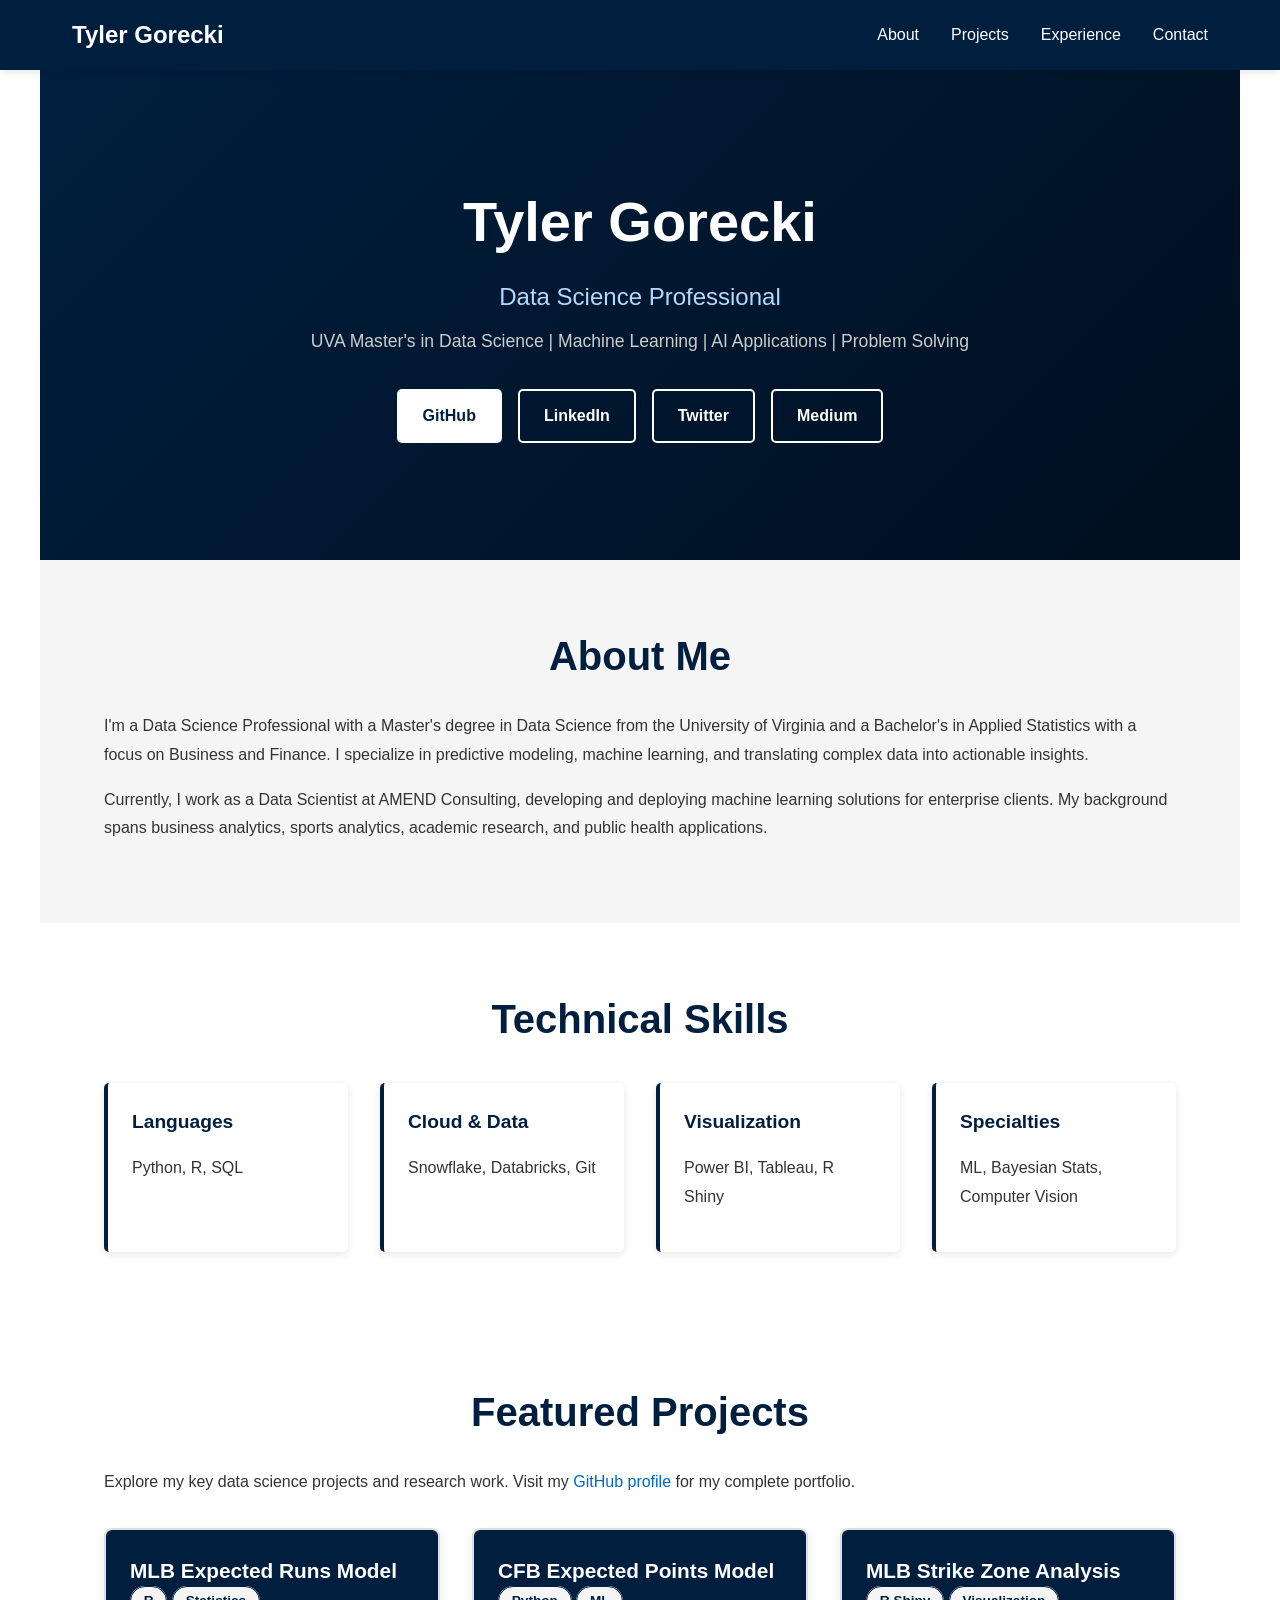
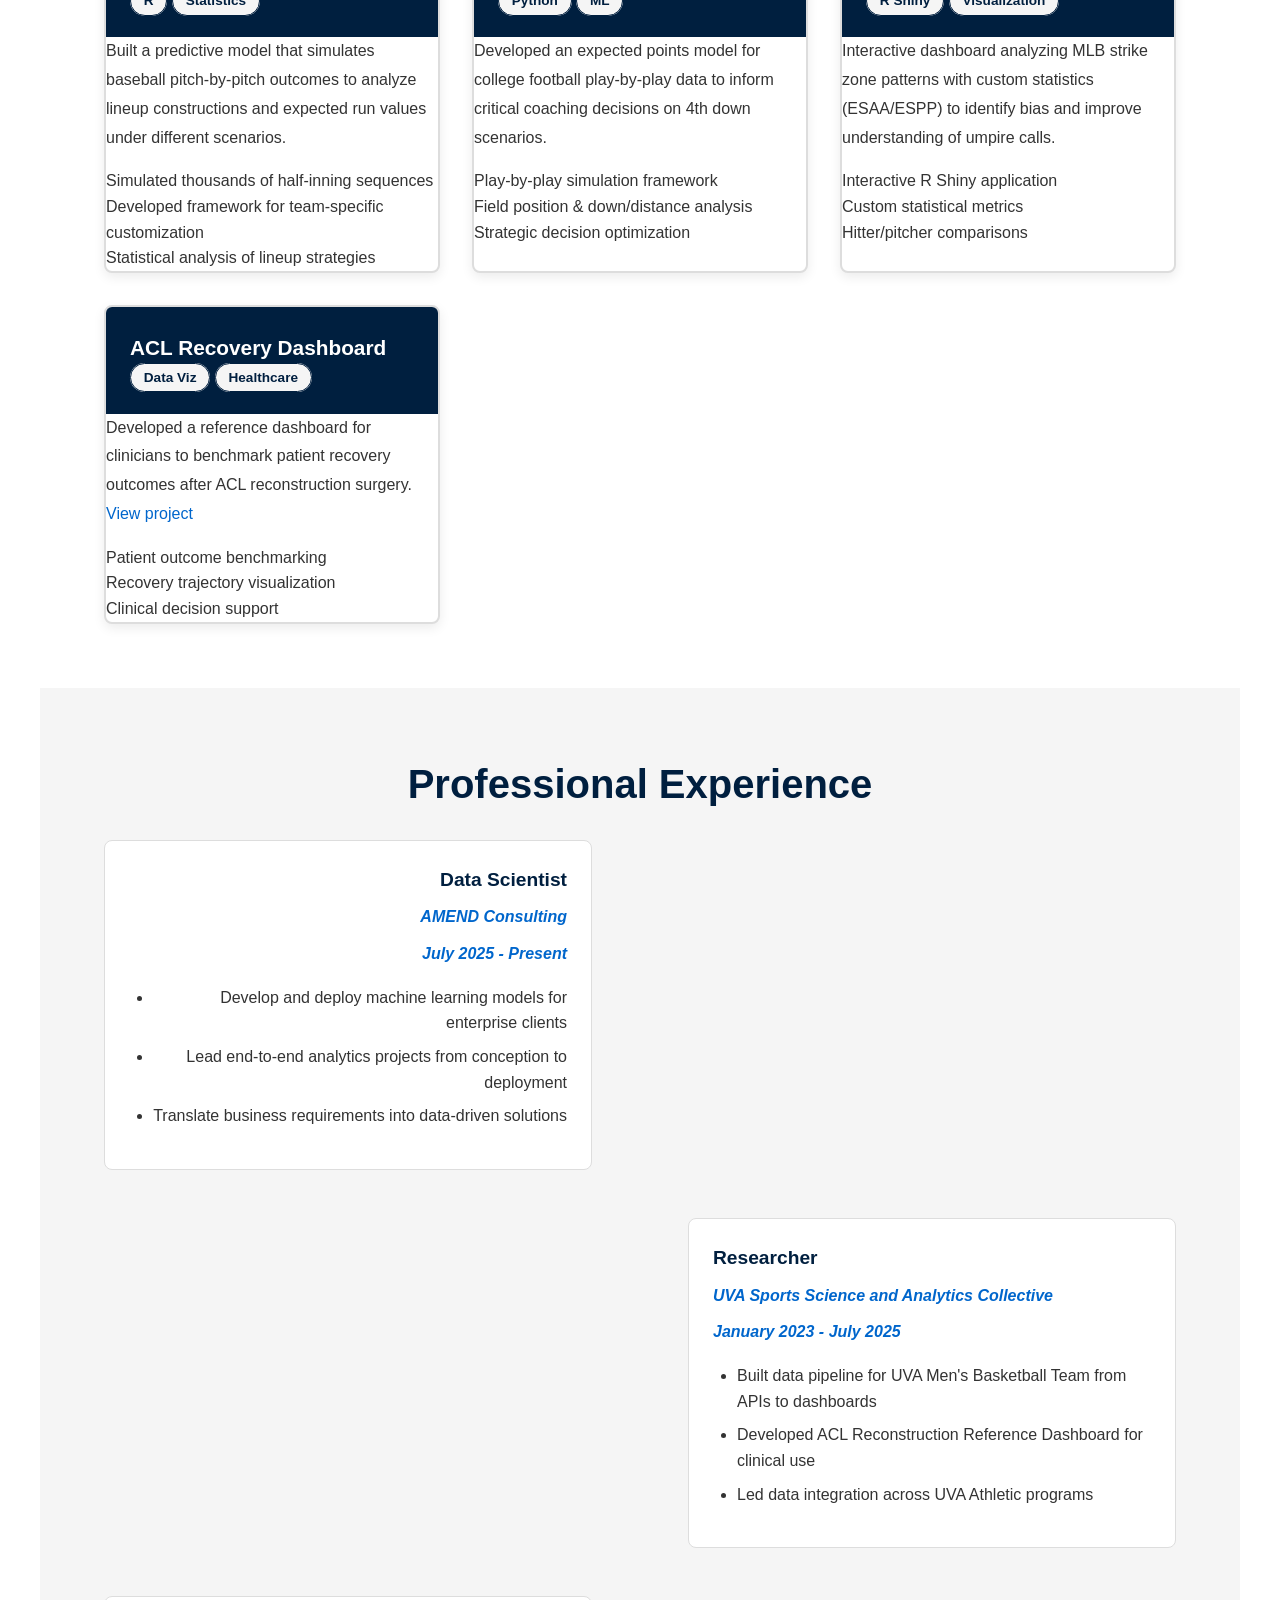
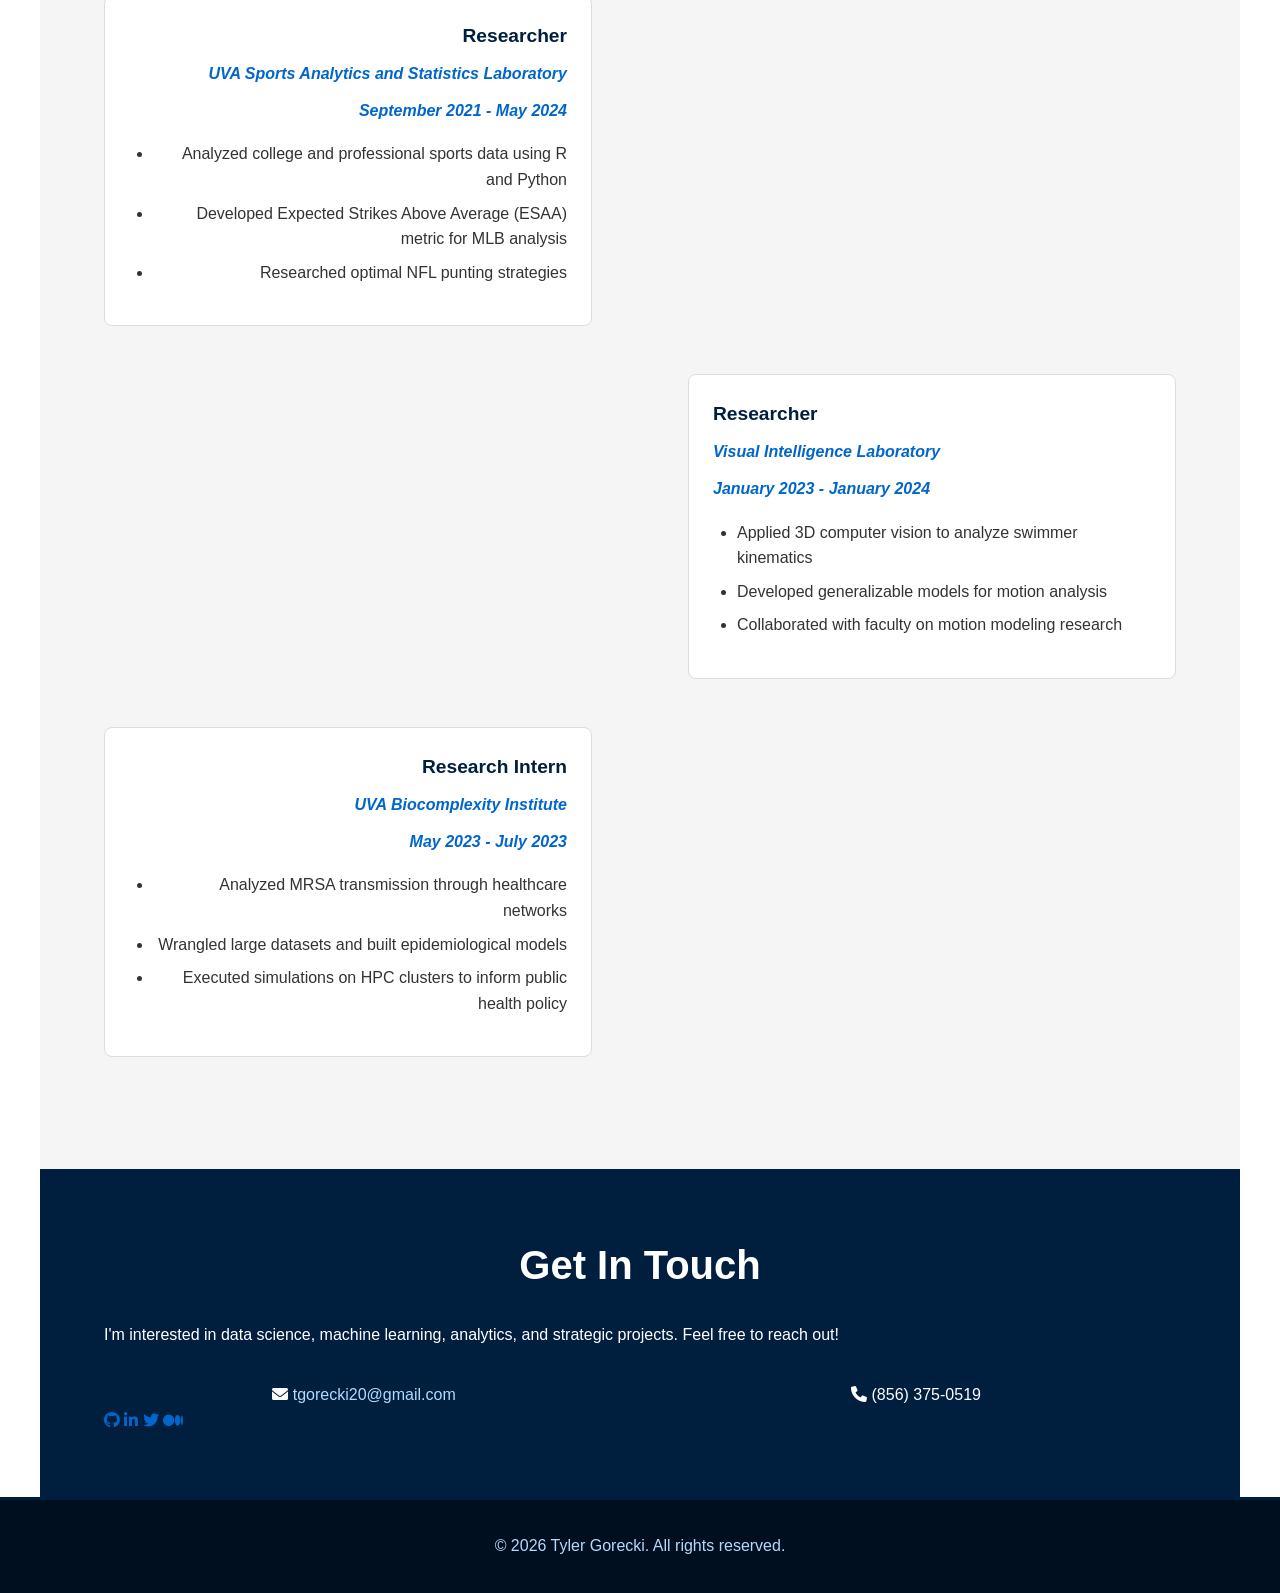
==== commit ce2c5632: "updated site design" ====
--- a/index.html
+++ b/index.html
@@ -1,652 +1,264 @@
 <!DOCTYPE HTML>
-<!--
-	Paradigm Shift by HTML5 UP
-	html5up.net | @ajlkn
-	Free for personal and commercial use under the CCA 3.0 license (html5up.net/license)
--->
 <html>
 	<head>
-		<title>Tyler Gorecki Data Portfolio</title>
+		<title>Tyler Gorecki - Data Science Professional</title>
 		<meta charset="utf-8" />
 		<meta name="viewport" content="width=device-width, initial-scale=1, user-scalable=no" />
-		<meta name="description" content="" />
-		<meta name="keywords" content="" />
-		<link rel="stylesheet" href="assets/css/main.css" />
+		<meta name="description" content="Data Science Professional - ML, Analytics, Sports Analytics" />
+		<meta name="keywords" content="data science, machine learning, analytics, python, r" />
+		<link rel="stylesheet" href="assets/css/custom.css" />
+		<link rel="stylesheet" href="https://cdnjs.cloudflare.com/ajax/libs/font-awesome/6.0.0/css/all.min.css" />
 	</head>
-	<body class="is-preload">
-
-		<!-- Wrapper -->
-			<div id="wrapper">
-
-				<!-- Outline Section -->
-					<section class="Outline">
-						<header>
-							<h6></h6>
-							<h1>Tyler Gorecki</h1>
-							<p>Data Science Professional | Master's in Data Science, University of Virginia</p>
-							<ul class="actions">
-								<li><a href="#Intro" class="arrow scrolly"><span class="label">Next</span></a></li>
-							</ul>
-							<ul>
-								<li><a href="#Skills"><span class="label">Skills</span></a></li>
-							</ul>
-							<ul>
-								<li><a href="#Projects"><span class="label">Projects</span></a></li>
-							</ul>
-							<ul>
-								<li><a href="#Research"><span class="label">Research</span></a></li>
-							</ul>
-						</header>
-						<div class="content">
-							<span class="image fill" data-position="center"><img src="images/lawn.jpg" alt="UVA Lawn" /></span>
-						</div>
-					</section>
-
-				<!-- Introduction Section -->
-				<section id="Intro">
-					<header>
-						<h1>About</h1>
-					</header>
-					<div class="content">
-						<p>I'm a Data Science Professional with a passion for predictive modeling and data-driven decision-making. With a Master's degree in Data Science and a Bachelor's in Applied Statistics with a focus on Business and Finance, I bring both technical expertise and strategic business insight to complex analytics challenges.</p>
-						<p>My experience spans <strong>academic research, business analytics, sports analytics, and public health</strong>, with a particular interest in applications across business, finance, and technology. I'm currently leading data initiatives for UVA Athletics while conducting advanced research in computer vision and sports science.</p>
-					</div>
-				</section>
+	<body>
+		<!-- Navigation -->
+		<nav class="navbar">
+			<div class="nav-container">
+				<div class="nav-logo">Tyler Gorecki</div>
+				<ul class="nav-menu">
+					<li><a href="#about">About</a></li>
+					<li><a href="#projects">Projects</a></li>
+					<li><a href="#experience">Experience</a></li>
+					<li><a href="#contact">Contact</a></li>
+				</ul>
+			</div>
+		</nav>
+
+		<!-- Hero Section -->
+		<section class="hero">
+			<div class="hero-content">
+				<h1>Tyler Gorecki</h1>
+				<p class="subtitle">Data Science Professional</p>
+				<p class="tagline">UVA Master's in Data Science | Machine Learning | AI Applications | Problem Solving</p>
+				<div class="cta-buttons">
+					<a href="https://github.com/tylergorecki" class="btn btn-primary">GitHub</a>
+					<a href="https://linkedin.com/in/tylergorecki" class="btn btn-secondary">LinkedIn</a>
+					<a href="https://twitter.com/tg_analytics" class="btn btn-secondary">Twitter</a>
+					<a href="https://medium.com/@tylergorecki" class="btn btn-secondary">Medium</a>
+				</div>
+			</div>
+		</section>
+
+		<!-- About Section -->
+		<section id="about" class="section about">
+			<div class="container">
+				<h2>About Me</h2>
+				<div class="about-content">
+					<p>I'm a Data Science Professional with a Master's degree in Data Science from the University of Virginia and a Bachelor's in Applied Statistics with a focus on Business and Finance. I specialize in predictive modeling, machine learning, and translating complex data into actionable insights.</p>
+					<p>Currently, I work as a Data Scientist at AMEND Consulting, developing and deploying machine learning solutions for enterprise clients. My background spans business analytics, sports analytics, academic research, and public health applications.</p>
+				</div>
+			</div>
+		</section>
+
+		<!-- Skills Section -->
+		<section class="section skills">
+			<div class="container">
+				<h2>Technical Skills</h2>
+				<div class="skills-grid">
+					<div class="skill-category">
+						<h3>Languages</h3>
+						<p>Python, R, SQL</p>
+					</div>
+					<div class="skill-category">
+						<h3>Cloud & Data</h3>
+						<p>Snowflake, Databricks, Git</p>
+					</div>
+					<div class="skill-category">
+						<h3>Visualization</h3>
+						<p>Power BI, Tableau, R Shiny</p>
+					</div>
+					<div class="skill-category">
+						<h3>Specialties</h3>
+						<p>ML, Bayesian Stats, Computer Vision</p>
+					</div>
+				</div>
+			</div>
+		</section>
+
+		<!-- Featured Projects Section -->
+		<section id="projects" class="section projects">
+			<div class="container">
+				<h2>Featured Projects</h2>
+				<p class="section-intro">Explore my key data science projects and research work. Visit my <a href="https://github.com/tylergorecki" class="link">GitHub profile</a> for my complete portfolio.</p>
 				
-				<!-- Skills Section -->
-				<section id="Skills">
-					<header>
-						<h1>Technical Skills</h1>
-					</header>
-					<div class="content">
-						<p><strong>Languages & Core Tools:</strong></p>
-						<ul class="feature-icons">
-							<li class="icon solid fa-laptop">Python</li>
-							<li class="icon solid fa-laptop">R</li>
-							<li class="icon solid fa-cog">SQL</li>
-							<li class="icon solid fa-database">Snowflake</li>
-							<li class="icon solid fa-cloud">Databricks</li>
-							<li class="icon solid fa-code">Git</li>
-							<li class="icon solid fa-chart-bar">Power BI</li>
-							<li class="icon solid fa-table">Excel</li>
-						</ul>
-						<p><strong>Specialized Expertise:</strong> Machine Learning, Bayesian Statistics, Predictive Modeling, Web Scraping, Data Visualization, Dashboard Creation, Computer Vision, Statistical Analysis</p>
-					</div>
-				</section>
-
-				<!-- Projects Header -->
-					<section id="Projects" class="projects">
-						<header>
-							<h1><a href="https://github.com/tylergorecki">Featured Projects</a></h1>
-						</header>
-						<div class="content">
-							<p>
-								All project titles below are hyperlinked to individual GitHub repositories. Visit my <a href="https://github.com/tylergorecki">GitHub profile</a> to explore my complete portfolio and contributions. 
-							</p>
-						</div>
-					</section>
-
-				<!-- Section -->
-					<section id="ExpRuns">
-						<header>
-							<h2><a href="https://github.com/tylergorecki/mlb-expected-runs">
-								MLB Expected Runs Project
-							</a></h2>
-						</header>
-						<div class="content">
-							<p>
-								<strong>
-									
-								</strong>
-							</p>
-							<ul>
-								<li>
-									We built a model that simulates each pitch of a half-inning, generating typical baseball outcomes 
-									and returning the number of runs scored, given an input of many unique count/baserunner/lineup/outs 
-									situations. 
-								</li>
-								<li>
-									My role was to code the structure of the function (with live input from group mates), and building a 
-									script that could be run to reproduce the simulations over thousands of innings. 
-								</li>
-								<li>
-									We kept track of the runs scored each inning, also noting the leadoff hitter for each inning to perform 
-									further statistical analysis. The framework was created so that it could be reproduced by individual 
-									teams with specific players. 
-								</li>
-							</ul>
-						</div>
-					</section>
-
-				<!-- Section -->
-					<section id="ExpPoints">
-						<header>
-							<h2><a href="https://github.com/tylergorecki/cfb-expected-points">
-								College Football Expected Points Project
-							</a></h2>
-						</header>
-						<div class="content">
-							<p>
-								<strong>
-									
-								</strong>
-							</p>
-							<ul>
-								<li>
-									Created our own expected points function that takes field position, down, and distance as input, and will output the number of 
-									expected points in many simulations (positive value for team with possession, negative for opponent). 
-								</li>
-								<li>
-									I took the lead by creating the framework of the overall function and creating the play-by-play 
-									simulation until a one team scored. 
-								</li>
-								<li>
-									We used this creation to answer the question of when to go for it or when to attempt a field goal on 4th down with an average 
-									college football kicker. 
-								</li>
-							</ul>
-						</div>
-					</section>
-
-				<!-- Section -->
-					<section id="Strikes">
-						<header>
-							<h2><a href="https://github.com/tylergorecki/StrikeZoneAnalysis">MLB Called Strikes Project</a></h2>
-						</header>
-						<div class="content">
-							<p>
-								<strong>
-									
-								</strong>
-							</p>
-							<ul>
-								<li>
-									This was a project done in the Fall of 2022 as a part of our UVA Sports Analytics and Statistics Laboratory with Samuel Brown 
-									and James Carney. 
-								</li>
-								<li>
-									What started as a project to analyze whether there is a trend among certain hitters who get better stike calls in the MLB turned 
-									into a project on general MLB strike zone analysis. 
-								</li>
-								<li>
-									We created an R-shiny app displaying our findings which can be found <a href="https://sabrown12345.shinyapps.io/CSArticle/">HERE</a>. 
-									It contains stike zones for each hitter (actual and called) and multiple comparisons using our self-created statistic Expected 
-									Strikes Above Average (ESAA) / Expected Strikes per Pitch (ESPP) which is the same just normalized by pitch. 
-								</li>
-							</ul>
-							<!-- <span class="image main"><img src="" alt="" /></span> -->
-						</div>
-					</section>
-
-				<!-- Research & Professional Experience Header -->
-				<section id="Research" class="research">
-					<header>
-						<h1>Professional & Research Experience</h1>
-					</header>
-					<div class="content">
-						<p>
-							I bring hands-on experience across business analytics, sports analytics, and academic research. Below highlights my professional roles and research endeavors, showcasing my technical expertise and collaborative approach to solving complex data challenges.
-						</p>
-					</div>
-				</section>
-
-				<!-- AMEND Consulting Section -->
-				<section id="AMEND">
-					<header>
-						<h2>AMEND Consulting</h2>
-					</header>
-					<div class="content">
-						<p>
-							<strong>
-								Data Scientist (July 2025 - Present)
-							</strong>
-						</p>
-						<ul>
-							<li>
-								Develop and deploy machine learning models for enterprise clients, delivering predictive solutions that drive business value.
-							</li>
-							<li>
-								Lead end-to-end analytics projects from data exploration and model development to deployment and stakeholder communication.
-							</li>
-							<li>
-								Collaborate with cross-functional teams to understand business requirements and translate them into data-driven solutions.
-							</li>
-						</ul>
-					</div>
-				</section>
-
-				<!-- SSAC Section -->
-				<section id="SSAC">
-					<header>
-						<h2>UVA Sports Science and Analytics Collective</h2>
-					</header>
-					<div class="content">
-						<p>
-							<strong>
-								Researcher (January 2023 - July 2025)
-							</strong>
-						</p>
-						<ul>
-							<li>
-								Built an innovative data pipeline for the UVA Men's Basketball Team, moving data from API sources to cloud storage to real-time dashboards for performance insights.
-							</li>
-							<li>
-								Developed "ACL Reconstruction Reference Value Dashboard" for clinicians to benchmark patient recoveries post-ACL surgery. View the <a href="https://nak5dy.wixsite.com/uva-ssac/projects">project details and dashboard</a>. 
-							</li>
-							<li>
-								Led data integration and analytical software implementation across UVA Basketball program. 
-							</li>
-						</ul>
-					</div>
-				</section>
-
-				<!-- SASL Section -->
-				<section id="SASL">
-					<header>
-						<h2>UVA Sports Analytics and Statistics Laboratory</h2>
-					</header>
-					<div class="content">
-						<p>
-							<strong>
-								Researcher (September 2021 - May 2024)
-							</strong>
-						</p>
-						<ul>
-							<li>
-								Analyzed data for college and professional sports projects using R and Python, delivering actionable insights. 
-							</li>
-							<li>
-								Investigated NFL punting strategies: fair catch vs. return decision-making analysis. 
-							</li>
-							<li>
-								Researched MLB strike zone patterns and developed the Expected Strikes Above Average (ESAA) and Expected Strikes per Pitch (ESPP) metrics. View the <a href="https://sabrown12345.shinyapps.io/CSArticle/">interactive R Shiny app</a>. 
-							</li>
-						</ul>
-					</div>
-				</section>
-
-				<!-- Visual Intelligence Lab Section -->
-				<section id="VIL">
-					<header>
-						<h2>Visual Intelligence Laboratory</h2>
-					</header>
-					<div class="content">
-						<p>
-							<strong>
-								Researcher (January 2023 - January 2024)
-							</strong>
-						</p>
-						<ul>
-							<li>
-								Collaborated with Professor Stephen Baek on computer vision research projects including "Kinematic Modeling and Computational Analysis of the Human Underwater Undulatory Kick."
-							</li>
-							<li>
-								Applied 3D computer vision techniques to analyze swimmer kinematics during underwater phases (start and turns). Developed generalizable models adaptable across different body types through simulation. 
-							</li>
-						</ul>
-					</div>
-				</section>
-
-				<!-- Biocomplexity Section -->
-				<section id="Biocomplexity">
-					<header>
-						<h2><a href="https://biocomplexity.virginia.edu/institute/divisions/network-systems-science-and-advanced-computing/computing-global-challenges">UVA Biocomplexity Institute</a></h2>
-					</header>
-					<div class="content">
-						<p>
-							<strong>
-								Research Intern (May 2023 - July 2023)
-							</strong>
-						</p>
-						<ul>
-							<li>
-								Analyzed healthcare facility roles in MRSA transmission and anti-microbial resistant (AMR) infection spread. <a href="https://biocomplexity.virginia.edu/sites/default/files/C4GC2023/Tyler%20Gorecki%20-%20Final%20Poster.pptx.pdf">View research poster</a>.
-							</li>
-							<li>
-								Wrangled large-scale datasets and constructed travel matrices from Virginia insurance claims (2016-2021) using Python for epidemiological modeling. 
-							</li>
-							<li>
-								Executed PatchSim simulations on HPC clusters (Rivanna) to calibrate infection transmission parameters and inform public health policy recommendations. 
-							</li>
-						</ul>
-					</div>
-				</section>
-
-				<!-- Elements -->
-				<!--
-					<section>
-						<header>
-							<h2>Elements</h2>
-						</header>
-						<div class="content">
-
-							<section>
-								<header>
-									<h3>Text</h3>
-								</header>
-								<div class="content">
-									<p>This is <b>bold</b> and this is <strong>strong</strong>. This is <i>italic</i> and this is <em>emphasized</em>.
-									This is <sup>superscript</sup> text and this is <sub>subscript</sub> text.
-									This is <u>underlined</u> and this is code: <code>for (;;) { ... }</code>. Finally, <a href="#">this is a link</a>.</p>
-									<hr />
-									<h2>Heading Level 2</h2>
-									<h3>Heading Level 3</h3>
-									<h4>Heading Level 4</h4>
-									<h5>Heading Level 5</h5>
-									<hr />
-									<h5>Blockquote</h5>
-									<blockquote>Fringilla nisl. Donec accumsan interdum nisi, quis tincidunt felis sagittis eget tempus euismod. Vestibulum ante ipsum primis in faucibus vestibulum. Blandit adipiscing eu felis iaculis volutpat ac adipiscing accumsan faucibus. Vestibulum ante ipsum primis in faucibus lorem ipsum dolor sit amet nullam adipiscing eu felis.</blockquote>
-									<h5>Preformatted</h5>
-									<pre><code>i = 0;
-
-while (!deck.isInOrder()) {
-  print 'Iteration ' + i;
-  deck.shuffle();
-  i++;
-}
-
-print 'Sorted in ' + i + ' iterations.';</code></pre>
-								</div>
-							</section>
-
-							<section>
-								<header>
-									<h3>Lists</h3>
-								</header>
-								<div class="content">
-
-									<h4>Unordered</h4>
-									<ul>
-										<li>Dolor pulvinar etiam.</li>
-										<li>Sagittis adipiscing.</li>
-										<li>Felis enim feugiat.</li>
-									</ul>
-
-									<h4>Alternate</h4>
-									<ul class="alt">
-										<li>Dolor pulvinar etiam.</li>
-										<li>Sagittis adipiscing.</li>
-										<li>Felis enim feugiat.</li>
-									</ul>
-
-									<h4>Ordered</h4>
-									<ol>
-										<li>Dolor pulvinar etiam.</li>
-										<li>Etiam vel felis viverra.</li>
-										<li>Felis enim feugiat.</li>
-										<li>Dolor pulvinar etiam.</li>
-										<li>Etiam vel felis lorem.</li>
-										<li>Felis enim et feugiat.</li>
-									</ol>
-									<h4>Icons</h4>
-									<ul class="icons">
-										<li><a href="#" class="icon brands fa-twitter"><span class="label">Twitter</span></a></li>
-										<li><a href="#" class="icon brands fa-facebook-f"><span class="label">Facebook</span></a></li>
-										<li><a href="#" class="icon brands fa-instagram"><span class="label">Instagram</span></a></li>
-										<li><a href="#" class="icon brands fa-github"><span class="label">Github</span></a></li>
-									</ul>
-
-									<h4>Actions</h4>
-									<ul class="actions">
-										<li><a href="#" class="button primary">Default</a></li>
-										<li><a href="#" class="button">Default</a></li>
-									</ul>
-									<ul class="actions stacked">
-										<li><a href="#" class="button primary">Default</a></li>
-										<li><a href="#" class="button">Default</a></li>
-									</ul>
-								</div>
-							</section>
-
-							<section>
-								<header>
-									<h3>Table</h3>
-								</header>
-								<div class="content">
-									<h4>Default</h4>
-									<div class="table-wrapper">
-										<table>
-											<thead>
-												<tr>
-													<th>Name</th>
-													<th>Description</th>
-													<th>Price</th>
-												</tr>
-											</thead>
-											<tbody>
-												<tr>
-													<td>Item One</td>
-													<td>Ante turpis integer aliquet porttitor.</td>
-													<td>29.99</td>
-												</tr>
-												<tr>
-													<td>Item Two</td>
-													<td>Vis ac commodo adipiscing arcu aliquet.</td>
-													<td>19.99</td>
-												</tr>
-												<tr>
-													<td>Item Three</td>
-													<td> Morbi faucibus arcu accumsan lorem.</td>
-													<td>29.99</td>
-												</tr>
-												<tr>
-													<td>Item Four</td>
-													<td>Vitae integer tempus condimentum.</td>
-													<td>19.99</td>
-												</tr>
-												<tr>
-													<td>Item Five</td>
-													<td>Ante turpis integer aliquet porttitor.</td>
-													<td>29.99</td>
-												</tr>
-											</tbody>
-											<tfoot>
-												<tr>
-													<td colspan="2"></td>
-													<td>100.00</td>
-												</tr>
-											</tfoot>
-										</table>
-									</div>
-
-									<h4>Alternate</h4>
-									<div class="table-wrapper">
-										<table class="alt">
-											<thead>
-												<tr>
-													<th>Name</th>
-													<th>Description</th>
-													<th>Price</th>
-												</tr>
-											</thead>
-											<tbody>
-												<tr>
-													<td>Item One</td>
-													<td>Ante turpis integer aliquet porttitor.</td>
-													<td>29.99</td>
-												</tr>
-												<tr>
-													<td>Item Two</td>
-													<td>Vis ac commodo adipiscing arcu aliquet.</td>
-													<td>19.99</td>
-												</tr>
-												<tr>
-													<td>Item Three</td>
-													<td> Morbi faucibus arcu accumsan lorem.</td>
-													<td>29.99</td>
-												</tr>
-												<tr>
-													<td>Item Four</td>
-													<td>Vitae integer tempus condimentum.</td>
-													<td>19.99</td>
-												</tr>
-												<tr>
-													<td>Item Five</td>
-													<td>Ante turpis integer aliquet porttitor.</td>
-													<td>29.99</td>
-												</tr>
-											</tbody>
-											<tfoot>
-												<tr>
-													<td colspan="2"></td>
-													<td>100.00</td>
-												</tr>
-											</tfoot>
-										</table>
-									</div>
-								</div>
-							</section>
-
-							<section>
-								<header>
-									<h3>Buttons</h3>
-								</header>
-								<div class="content">
-									<ul class="actions">
-										<li><a href="#" class="button primary">Primary</a></li>
-										<li><a href="#" class="button">Default</a></li>
-									</ul>
-									<ul class="actions">
-										<li><a href="#" class="button large">Large</a></li>
-										<li><a href="#" class="button">Default</a></li>
-										<li><a href="#" class="button small">Small</a></li>
-									</ul>
-									<ul class="actions">
-										<li><a href="#" class="button primary icon solid fa-download">Icon</a></li>
-										<li><a href="#" class="button icon solid fa-download">Icon</a></li>
-									</ul>
-									<ul class="actions">
-										<li><span class="button primary disabled">Disabled</span></li>
-										<li><span class="button disabled">Disabled</span></li>
-									</ul>
-								</div>
-							</section>
-
-							<section>
-								<header>
-									<h3>Form</h3>
-								</header>
-								<div class="content">
-									<form method="post" action="#">
-										<div class="fields">
-											<div class="field half">
-												<label for="demo-name">Name</label>
-												<input type="text" name="demo-name" id="demo-name" value="" placeholder="Jane Doe" />
-											</div>
-											<div class="field half">
-												<label for="demo-email">Email</label>
-												<input type="email" name="demo-email" id="demo-email" value="" placeholder="jane@untitled.tld" />
-											</div>
-											<div class="field">
-												<label for="demo-category">Category</label>
-												<select name="demo-category" id="demo-category">
-													<option value="">-</option>
-													<option value="1">Manufacturing</option>
-													<option value="1">Shipping</option>
-													<option value="1">Administration</option>
-													<option value="1">Human Resources</option>
-												</select>
-											</div>
-											<div class="field half">
-												<input type="radio" id="demo-priority-low" name="demo-priority" checked>
-												<label for="demo-priority-low">Low</label>
-											</div>
-											<div class="field half">
-												<input type="radio" id="demo-priority-high" name="demo-priority">
-												<label for="demo-priority-high">High</label>
-											</div>
-											<div class="field half">
-												<input type="checkbox" id="demo-copy" name="demo-copy">
-												<label for="demo-copy">Email me a copy</label>
-											</div>
-											<div class="field half">
-												<input type="checkbox" id="demo-human" name="demo-human" checked>
-												<label for="demo-human">Not a robot</label>
-											</div>
-											<div class="field">
-												<label for="demo-message">Message</label>
-												<textarea name="demo-message" id="demo-message" placeholder="Enter your message" rows="6"></textarea>
-											</div>
-										</div>
-										<ul class="actions">
-											<li><input type="submit" value="Send Message" class="primary" /></li>
-											<li><input type="reset" value="Reset" /></li>
-										</ul>
-									</form>
-								</div>
-							</section>
-
-						</div>
-					</section>
-				-->
-
-				<!-- Section -->
-					<section>
-						<header>
-							<h2>Get in touch</h2>
-						</header>
-						<div class="content">
-							<p></p>
-							<form>
-								<!--
-								<div class="fields">
-									<div class="field half">
-										<input type="text" name="name" id="name" placeholder="Name" />
-									</div>
-									<div class="field half">
-										<input type="email" name="email" id="email" placeholder="Email" />
-									</div>
-									<div class="field">
-										<textarea name="message" id="message" placeholder="Message" rows="7"></textarea>
-									</div>
-								</div>
-								<ul class="actions">
-									<li><input type="submit" value="Send Message" class="button primary" /></li>
-								</ul>
-								-->
-							</form>
-						</div>
-						<footer>
-							<ul class="items">
-								<li>
-									<h3>Email</h3>
-									<a href="mailto : ttg6nx@virginia.edu">ttg6nx@virginia.edu</a>
-								</li>
-								<li>
-									<h3>Phone</h3>
-									<span>(856) 375-0519</span>
-								</li>
-								<!--
-								<li>
-									<h3>Address</h3>
-									<span>532 Justice Drive, Marlton, NJ 08053</span>
-								</li>
-								-->
-								<li>
-									<h3>Elsewhere</h3>
-									<ul class="icons">
-										<li><a href="https://twitter.com/tg_analytics" class="icon brands fa-twitter"><span class="label">Twitter</span></a></li>
-										<li><a href="https://medium.com/@tylergorecki" class="icon brands fa-medium-m"><span class="label">Medium</span></a></li>
-										<li><a href="https://linkedin.com/in/tylergorecki" class="icon brands fa-linkedin-in"><span class="label">LinkedIn</span></a></li>
-										<li><a href="https://github.com/tylergorecki/" class="icon brands fa-github"><span class="label">GitHub</span></a></li>
-									</ul>
-								</li>
-							</ul>
-						</footer>
-					</section>
-
-				<!-- Copyright -->
-					<div class="copyright">&copy; Tyler Gorecki. All rights reserved. Design: <a href="https://html5up.net">HTML5 UP</a>.</div>
-
-			</div>
-
-		<!-- Scripts -->
-			<script src="assets/js/jquery.min.js"></script>
-			<script src="assets/js/jquery.scrolly.min.js"></script>
-			<script src="assets/js/browser.min.js"></script>
-			<script src="assets/js/breakpoints.min.js"></script>
-			<script src="assets/js/util.js"></script>
-			<script src="assets/js/main.js"></script>
-
+				<div class="projects-grid">
+					<!-- Project 1 -->
+					<div class="project-card">
+						<div class="project-header">
+							<h3><a href="https://github.com/tylergorecki/mlb-expected-runs">MLB Expected Runs Model</a></h3>
+							<span class="tech-tag">R</span>
+							<span class="tech-tag">Statistics</span>
+						</div>
+						<p>Built a predictive model that simulates baseball pitch-by-pitch outcomes to analyze lineup constructions and expected run values under different scenarios.</p>
+						<ul class="project-highlights">
+							<li>Simulated thousands of half-inning sequences</li>
+							<li>Developed framework for team-specific customization</li>
+							<li>Statistical analysis of lineup strategies</li>
+						</ul>
+					</div>
+
+					<!-- Project 2 -->
+					<div class="project-card">
+						<div class="project-header">
+							<h3><a href="https://github.com/tylergorecki/cfb-expected-points">CFB Expected Points Model</a></h3>
+							<span class="tech-tag">Python</span>
+							<span class="tech-tag">ML</span>
+						</div>
+						<p>Developed an expected points model for college football play-by-play data to inform critical coaching decisions on 4th down scenarios.</p>
+						<ul class="project-highlights">
+							<li>Play-by-play simulation framework</li>
+							<li>Field position & down/distance analysis</li>
+							<li>Strategic decision optimization</li>
+						</ul>
+					</div>
+
+					<!-- Project 3 -->
+					<div class="project-card">
+						<div class="project-header">
+							<h3><a href="https://sabrown12345.shinyapps.io/CSArticle/">MLB Strike Zone Analysis</a></h3>
+							<span class="tech-tag">R Shiny</span>
+							<span class="tech-tag">Visualization</span>
+						</div>
+						<p>Interactive dashboard analyzing MLB strike zone patterns with custom statistics (ESAA/ESPP) to identify bias and improve understanding of umpire calls.</p>
+						<ul class="project-highlights">
+							<li>Interactive R Shiny application</li>
+							<li>Custom statistical metrics</li>
+							<li>Hitter/pitcher comparisons</li>
+						</ul>
+					</div>
+
+					<!-- Project 4 -->
+					<div class="project-card">
+						<div class="project-header">
+							<h3>ACL Recovery Dashboard</h3>
+							<span class="tech-tag">Data Viz</span>
+							<span class="tech-tag">Healthcare</span>
+						</div>
+						<p>Developed a reference dashboard for clinicians to benchmark patient recovery outcomes after ACL reconstruction surgery. <a href="https://nak5dy.wixsite.com/uva-ssac/projects" class="link">View project</a></p>
+						<ul class="project-highlights">
+							<li>Patient outcome benchmarking</li>
+							<li>Recovery trajectory visualization</li>
+							<li>Clinical decision support</li>
+						</ul>
+					</div>
+				</div>
+			</div>
+		</section>
+
+		<!-- Experience Section -->
+		<section id="experience" class="section experience">
+			<div class="container">
+				<h2>Professional Experience</h2>
+				
+				<div class="experience-timeline">
+					<!-- Current Role -->
+					<div class="timeline-item">
+						<div class="timeline-marker"></div>
+						<div class="timeline-content">
+							<h3>Data Scientist</h3>
+							<p class="company">AMEND Consulting</p>
+							<p class="date">July 2025 - Present</p>
+							<ul>
+								<li>Develop and deploy machine learning models for enterprise clients</li>
+								<li>Lead end-to-end analytics projects from conception to deployment</li>
+								<li>Translate business requirements into data-driven solutions</li>
+							</ul>
+						</div>
+					</div>
+
+					<!-- UVA SSAC -->
+					<div class="timeline-item">
+						<div class="timeline-marker"></div>
+						<div class="timeline-content">
+							<h3>Researcher</h3>
+							<p class="company">UVA Sports Science and Analytics Collective</p>
+							<p class="date">January 2023 - July 2025</p>
+							<ul>
+								<li>Built data pipeline for UVA Men's Basketball Team from APIs to dashboards</li>
+								<li>Developed ACL Reconstruction Reference Dashboard for clinical use</li>
+								<li>Led data integration across UVA Athletic programs</li>
+							</ul>
+						</div>
+					</div>
+
+					<!-- UVA SASL -->
+					<div class="timeline-item">
+						<div class="timeline-marker"></div>
+						<div class="timeline-content">
+							<h3>Researcher</h3>
+							<p class="company">UVA Sports Analytics and Statistics Laboratory</p>
+							<p class="date">September 2021 - May 2024</p>
+							<ul>
+								<li>Analyzed college and professional sports data using R and Python</li>
+								<li>Developed Expected Strikes Above Average (ESAA) metric for MLB analysis</li>
+								<li>Researched optimal NFL punting strategies</li>
+							</ul>
+						</div>
+					</div>
+
+					<!-- VIL -->
+					<div class="timeline-item">
+						<div class="timeline-marker"></div>
+						<div class="timeline-content">
+							<h3>Researcher</h3>
+							<p class="company">Visual Intelligence Laboratory</p>
+							<p class="date">January 2023 - January 2024</p>
+							<ul>
+								<li>Applied 3D computer vision to analyze swimmer kinematics</li>
+								<li>Developed generalizable models for motion analysis</li>
+								<li>Collaborated with faculty on motion modeling research</li>
+							</ul>
+						</div>
+					</div>
+
+					<!-- Biocomplexity -->
+					<div class="timeline-item">
+						<div class="timeline-marker"></div>
+						<div class="timeline-content">
+							<h3>Research Intern</h3>
+							<p class="company">UVA Biocomplexity Institute</p>
+							<p class="date">May 2023 - July 2023</p>
+							<ul>
+								<li>Analyzed MRSA transmission through healthcare networks</li>
+								<li>Wrangled large datasets and built epidemiological models</li>
+								<li>Executed simulations on HPC clusters to inform public health policy</li>
+							</ul>
+						</div>
+					</div>
+				</div>
+			</div>
+		</section>
+
+		<!-- Contact Section -->
+		<section id="contact" class="section contact">
+			<div class="container">
+				<h2>Get In Touch</h2>
+				<div class="contact-content">
+					<p>I'm interested in data science, machine learning, analytics, and strategic projects. Feel free to reach out!</p>
+					<div class="contact-info">
+						<div class="contact-item">
+							<i class="fas fa-envelope"></i>
+							<a href="mailto:tgorecki20@gmail.com">tgorecki20@gmail.com</a>
+						</div>
+						<div class="contact-item">
+							<i class="fas fa-phone"></i>
+							<span>(856) 375-0519</span>
+						</div>
+					</div>
+					<div class="social-links">
+						<a href="https://github.com/tylergorecki" title="GitHub"><i class="fab fa-github"></i></a>
+						<a href="https://linkedin.com/in/tylergorecki" title="LinkedIn"><i class="fab fa-linkedin-in"></i></a>
+						<a href="https://twitter.com/happyfridaynerd" title="Twitter"><i class="fab fa-twitter"></i></a>
+						<a href="https://medium.com/@tylergorecki" title="Medium"><i class="fab fa-medium-m"></i></a>
+					</div>
+				</div>
+			</div>
+		</section>
+
+		<!-- Footer -->
+		<footer class="footer">
+			<div class="container">
+				<p>&copy; 2026 Tyler Gorecki. All rights reserved.</p>
+			</div>
+		</footer>
 	</body>
 </html>
--- a/assets/css/custom.css
+++ b/assets/css/custom.css
@@ -0,0 +1,604 @@
+/* Custom Portfolio CSS - Navy & White Theme */
+
+* {
+	margin: 0;
+	padding: 0;
+	box-sizing: border-box;
+}
+
+:root {
+	--navy: #001f3f;
+	--dark-navy: #000f1f;
+	--white: #ffffff;
+	--light-gray: #f5f5f5;
+	--text-dark: #333333;
+	--border-color: #ddd;
+	--accent: #0066cc;
+}
+
+body {
+	font-family: 'Segoe UI', Tahoma, Geneva, Verdana, sans-serif;
+	line-height: 1.6;
+	color: var(--text-dark);
+	background-color: var(--white);
+}
+
+/* Navbar */
+.navbar {
+	position: fixed;
+	top: 0;
+	width: 100%;
+	background-color: var(--navy);
+	color: var(--white);
+	padding: 0;
+	box-shadow: 0 2px 10px rgba(0, 0, 0, 0.1);
+	z-index: 1000;
+}
+
+.nav-container {
+	max-width: 1200px;
+	margin: 0 auto;
+	display: flex;
+	justify-content: space-between;
+	align-items: center;
+	padding: 1rem 2rem;
+}
+
+.nav-logo {
+	font-size: 1.5rem;
+	font-weight: bold;
+	color: var(--white);
+}
+
+.nav-menu {
+	display: flex;
+	list-style: none;
+	gap: 2rem;
+}
+
+.nav-menu a {
+	color: var(--white);
+	text-decoration: none;
+	transition: color 0.3s ease;
+	font-weight: 500;
+}
+
+.nav-menu a:hover {
+	color: #b3d9ff;
+	text-decoration: underline;
+}
+
+/* Hero Section */
+.hero {
+	margin-top: 60px;
+	background: linear-gradient(135deg, var(--navy) 0%, var(--dark-navy) 100%);
+	color: var(--white);
+	padding: 6rem 2rem;
+	text-align: center;
+	min-height: 500px;
+	display: flex;
+	align-items: center;
+	justify-content: center;
+}
+
+.hero-content {
+	max-width: 800px;
+}
+
+.hero h1 {
+	font-size: 3.5rem;
+	margin-bottom: 0.5rem;
+	font-weight: 700;
+}
+
+.subtitle {
+	font-size: 1.5rem;
+	color: #b3d9ff;
+	margin-bottom: 0.5rem;
+}
+
+.tagline {
+	font-size: 1.1rem;
+	color: #ccc;
+	margin-bottom: 2rem;
+}
+
+.cta-buttons {
+	display: flex;
+	gap: 1rem;
+	justify-content: center;
+	flex-wrap: wrap;
+	margin-top: 2rem;
+}
+
+.btn {
+	padding: 0.75rem 1.5rem;
+	border: 2px solid var(--white);
+	border-radius: 5px;
+	text-decoration: none;
+	transition: all 0.3s ease;
+	font-weight: 600;
+	font-size: 1rem;
+	cursor: pointer;
+	display: inline-block;
+}
+
+.btn-primary {
+	background-color: var(--white);
+	color: var(--navy);
+}
+
+.btn-primary:hover {
+	background-color: transparent;
+	color: var(--white);
+}
+
+.btn-secondary {
+	background-color: transparent;
+	color: var(--white);
+}
+
+.btn-secondary:hover {
+	background-color: var(--white);
+	color: var(--navy);
+}
+
+/* Sections */
+section {
+	padding: 4rem 2rem;
+	max-width: 1200px;
+	margin: 0 auto;
+}
+
+#about {
+	background-color: var(--light-gray);
+}
+
+#projects {
+	background-color: var(--white);
+}
+
+#experience {
+	background-color: var(--light-gray);
+}
+
+#contact {
+	background-color: var(--navy);
+	color: var(--white);
+}
+
+h2 {
+	color: var(--navy);
+	font-size: 2.5rem;
+	margin-bottom: 1.5rem;
+	text-align: center;
+}
+
+#contact h2,
+#contact h3 {
+	color: var(--white);
+}
+
+p {
+	margin-bottom: 1rem;
+	line-height: 1.8;
+}
+
+/* About Section */
+.about-text {
+	font-size: 1.1rem;
+	color: var(--text-dark);
+	max-width: 900px;
+	margin: 0 auto;
+	line-height: 1.9;
+}
+
+/* Skills Section */
+.skills-grid {
+	display: grid;
+	grid-template-columns: repeat(auto-fit, minmax(200px, 1fr));
+	gap: 2rem;
+	margin-top: 2rem;
+}
+
+.skill-category {
+	background-color: var(--white);
+	padding: 1.5rem;
+	border-left: 4px solid var(--navy);
+	border-radius: 5px;
+	box-shadow: 0 2px 8px rgba(0, 0, 0, 0.1);
+}
+
+.skill-category h3 {
+	color: var(--navy);
+	margin-bottom: 1rem;
+	font-size: 1.2rem;
+}
+
+.skill-category ul {
+	list-style: none;
+}
+
+.skill-category li {
+	padding: 0.5rem 0;
+	color: var(--text-dark);
+}
+
+.skill-category li:before {
+	content: "→ ";
+	color: var(--navy);
+	font-weight: bold;
+	margin-right: 0.5rem;
+}
+
+/* Projects Section */
+.projects-grid {
+	display: grid;
+	grid-template-columns: repeat(auto-fit, minmax(280px, 1fr));
+	gap: 2rem;
+	margin-top: 2rem;
+}
+
+.project-card {
+	background-color: var(--white);
+	border: 2px solid var(--border-color);
+	border-radius: 8px;
+	overflow: hidden;
+	transition: all 0.3s ease;
+	box-shadow: 0 4px 12px rgba(0, 0, 0, 0.08);
+}
+
+.project-card:hover {
+	border-color: var(--navy);
+	box-shadow: 0 8px 20px rgba(0, 31, 63, 0.15);
+	transform: translateY(-5px);
+}
+
+.project-header {
+	background-color: var(--navy);
+	color: var(--white);
+	padding: 1.5rem;
+}
+
+.project-header h3 {
+	color: var(--white);
+	font-size: 1.3rem;
+	margin: 0;
+}
+
+.project-header a {
+	color: var(--white);
+	text-decoration: none;
+}
+
+.project-header a:hover {
+	text-decoration: underline;
+}
+
+.project-body {
+	padding: 1.5rem;
+}
+
+.tech-tags {
+	display: flex;
+	flex-wrap: wrap;
+	gap: 0.5rem;
+	margin: 1rem 0;
+}
+
+.tech-tag {
+	background-color: var(--light-gray);
+	color: var(--navy);
+	padding: 0.4rem 0.8rem;
+	border-radius: 20px;
+	font-size: 0.85rem;
+	font-weight: 600;
+	border: 1px solid var(--navy);
+}
+
+.highlights {
+	background-color: var(--light-gray);
+	padding: 1rem;
+	border-radius: 5px;
+	margin-top: 1rem;
+	border-left: 3px solid var(--accent);
+}
+
+.highlights ul {
+	margin: 0;
+	padding-left: 1.5rem;
+}
+
+.highlights li {
+	margin-bottom: 0.5rem;
+	color: var(--text-dark);
+}
+
+/* Experience Section */
+.timeline {
+	position: relative;
+	max-width: 900px;
+	margin: 2rem auto;
+}
+
+.timeline:before {
+	content: '';
+	position: absolute;
+	left: 50%;
+	transform: translateX(-50%);
+	width: 3px;
+	height: 100%;
+	background-color: var(--navy);
+	border-radius: 3px;
+}
+
+.timeline-item {
+	margin-bottom: 3rem;
+	width: 50%;
+	position: relative;
+}
+
+.timeline-item:nth-child(odd) {
+	margin-left: 0;
+	text-align: right;
+	padding-right: 3rem;
+}
+
+.timeline-item:nth-child(even) {
+	margin-left: 50%;
+	text-align: left;
+	padding-left: 3rem;
+}
+
+.timeline-dot {
+	position: absolute;
+	top: 0;
+	width: 20px;
+	height: 20px;
+	background-color: var(--white);
+	border: 3px solid var(--navy);
+	border-radius: 50%;
+	right: -40px;
+}
+
+.timeline-item:nth-child(even) .timeline-dot {
+	right: auto;
+	left: -40px;
+}
+
+.timeline-content {
+	background-color: var(--white);
+	padding: 1.5rem;
+	border-radius: 8px;
+	border: 1px solid var(--border-color);
+	transition: all 0.3s ease;
+}
+
+.timeline-content:hover {
+	box-shadow: 0 4px 12px rgba(0, 0, 0, 0.1);
+	border-color: var(--navy);
+}
+
+.timeline-content h3 {
+	color: var(--navy);
+	margin-top: 0;
+	font-size: 1.2rem;
+}
+
+.timeline-content p {
+	margin: 0.5rem 0;
+	font-style: italic;
+	color: var(--accent);
+	font-weight: 600;
+}
+
+.timeline-content ul {
+	margin: 1rem 0;
+	padding-left: 1.5rem;
+}
+
+.timeline-content li {
+	margin-bottom: 0.5rem;
+}
+
+.timeline-content a {
+	color: var(--accent);
+	text-decoration: none;
+}
+
+.timeline-content a:hover {
+	text-decoration: underline;
+}
+
+/* Contact Section */
+.contact-info {
+	display: grid;
+	grid-template-columns: repeat(auto-fit, minmax(200px, 1fr));
+	gap: 2rem;
+	margin-top: 2rem;
+	text-align: center;
+}
+
+.contact-item h3 {
+	margin-bottom: 0.5rem;
+	color: var(--white);
+	font-size: 1.1rem;
+}
+
+.contact-item a,
+.contact-item p {
+	color: #b3d9ff;
+	text-decoration: none;
+	font-size: 1rem;
+}
+
+.contact-item a:hover {
+	text-decoration: underline;
+	color: var(--white);
+}
+
+.social-icons {
+	display: flex;
+	gap: 1.5rem;
+	justify-content: center;
+	margin-top: 1.5rem;
+}
+
+.social-icons a {
+	color: var(--white);
+	font-size: 1.5rem;
+	transition: all 0.3s ease;
+}
+
+.social-icons a:hover {
+	color: #b3d9ff;
+	transform: scale(1.2);
+}
+
+/* Footer */
+.footer {
+	background-color: var(--dark-navy);
+	color: var(--white);
+	padding: 2rem;
+	text-align: center;
+	border-top: 3px solid var(--navy);
+}
+
+.footer p {
+	margin: 0;
+	color: #b3d9ff;
+}
+
+/* Responsive Design */
+@media (max-width: 768px) {
+	.nav-menu {
+		flex-direction: column;
+		gap: 1rem;
+		position: absolute;
+		top: 60px;
+		left: 0;
+		right: 0;
+		background-color: var(--navy);
+		padding: 1rem 2rem;
+		display: none;
+	}
+
+	.nav-menu.active {
+		display: flex;
+	}
+
+	.hero h1 {
+		font-size: 2.5rem;
+	}
+
+	.subtitle {
+		font-size: 1.2rem;
+	}
+
+	h2 {
+		font-size: 2rem;
+	}
+
+	.projects-grid {
+		grid-template-columns: 1fr;
+	}
+
+	.timeline:before {
+		left: 0;
+	}
+
+	.timeline-item {
+		width: 100%;
+		padding-left: 60px !important;
+		text-align: left !important;
+	}
+
+	.timeline-item:nth-child(even) {
+		margin-left: 0;
+	}
+
+	.timeline-dot {
+		left: -40px !important;
+		right: auto !important;
+	}
+
+	.cta-buttons {
+		flex-direction: column;
+	}
+
+	.btn {
+		width: 100%;
+	}
+
+	.contact-info {
+		grid-template-columns: 1fr;
+	}
+
+	section {
+		padding: 3rem 1rem;
+	}
+}
+
+@media (max-width: 480px) {
+	.hero {
+		padding: 4rem 1rem;
+		margin-top: 60px;
+	}
+
+	.hero h1 {
+		font-size: 2rem;
+	}
+
+	.subtitle {
+		font-size: 1rem;
+	}
+
+	.tagline {
+		font-size: 0.95rem;
+	}
+
+	.nav-logo {
+		font-size: 1.2rem;
+	}
+
+	.nav-menu {
+		gap: 0.5rem;
+	}
+
+	h2 {
+		font-size: 1.5rem;
+	}
+
+	.skills-grid {
+		grid-template-columns: 1fr;
+	}
+
+	.social-icons {
+		gap: 1rem;
+	}
+
+	.social-icons a {
+		font-size: 1.2rem;
+	}
+}
+
+/* Utility Classes */
+.container {
+	max-width: 1200px;
+	margin: 0 auto;
+	padding: 0 2rem;
+}
+
+a {
+	color: var(--accent);
+	text-decoration: none;
+}
+
+a:hover {
+	text-decoration: underline;
+}
+
+/* Smooth Scrolling */
+html {
+	scroll-behavior: smooth;
+}
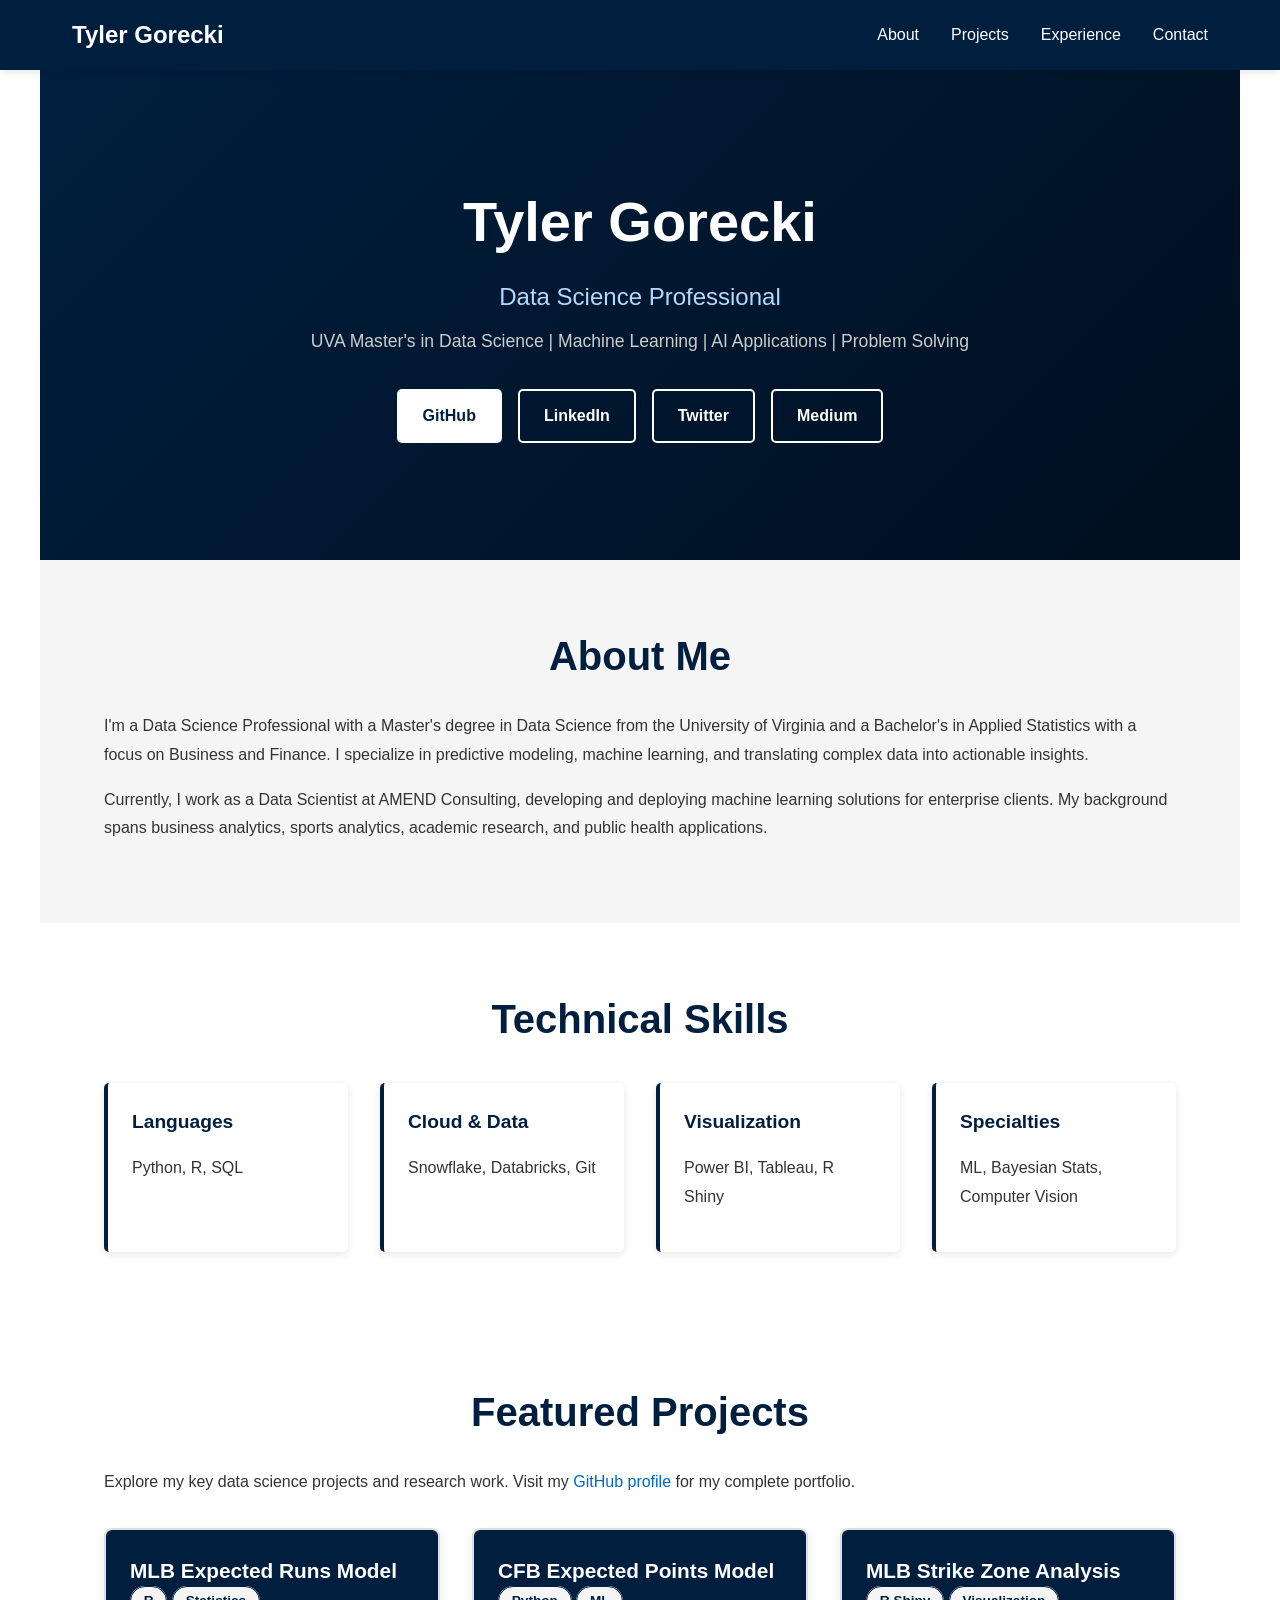
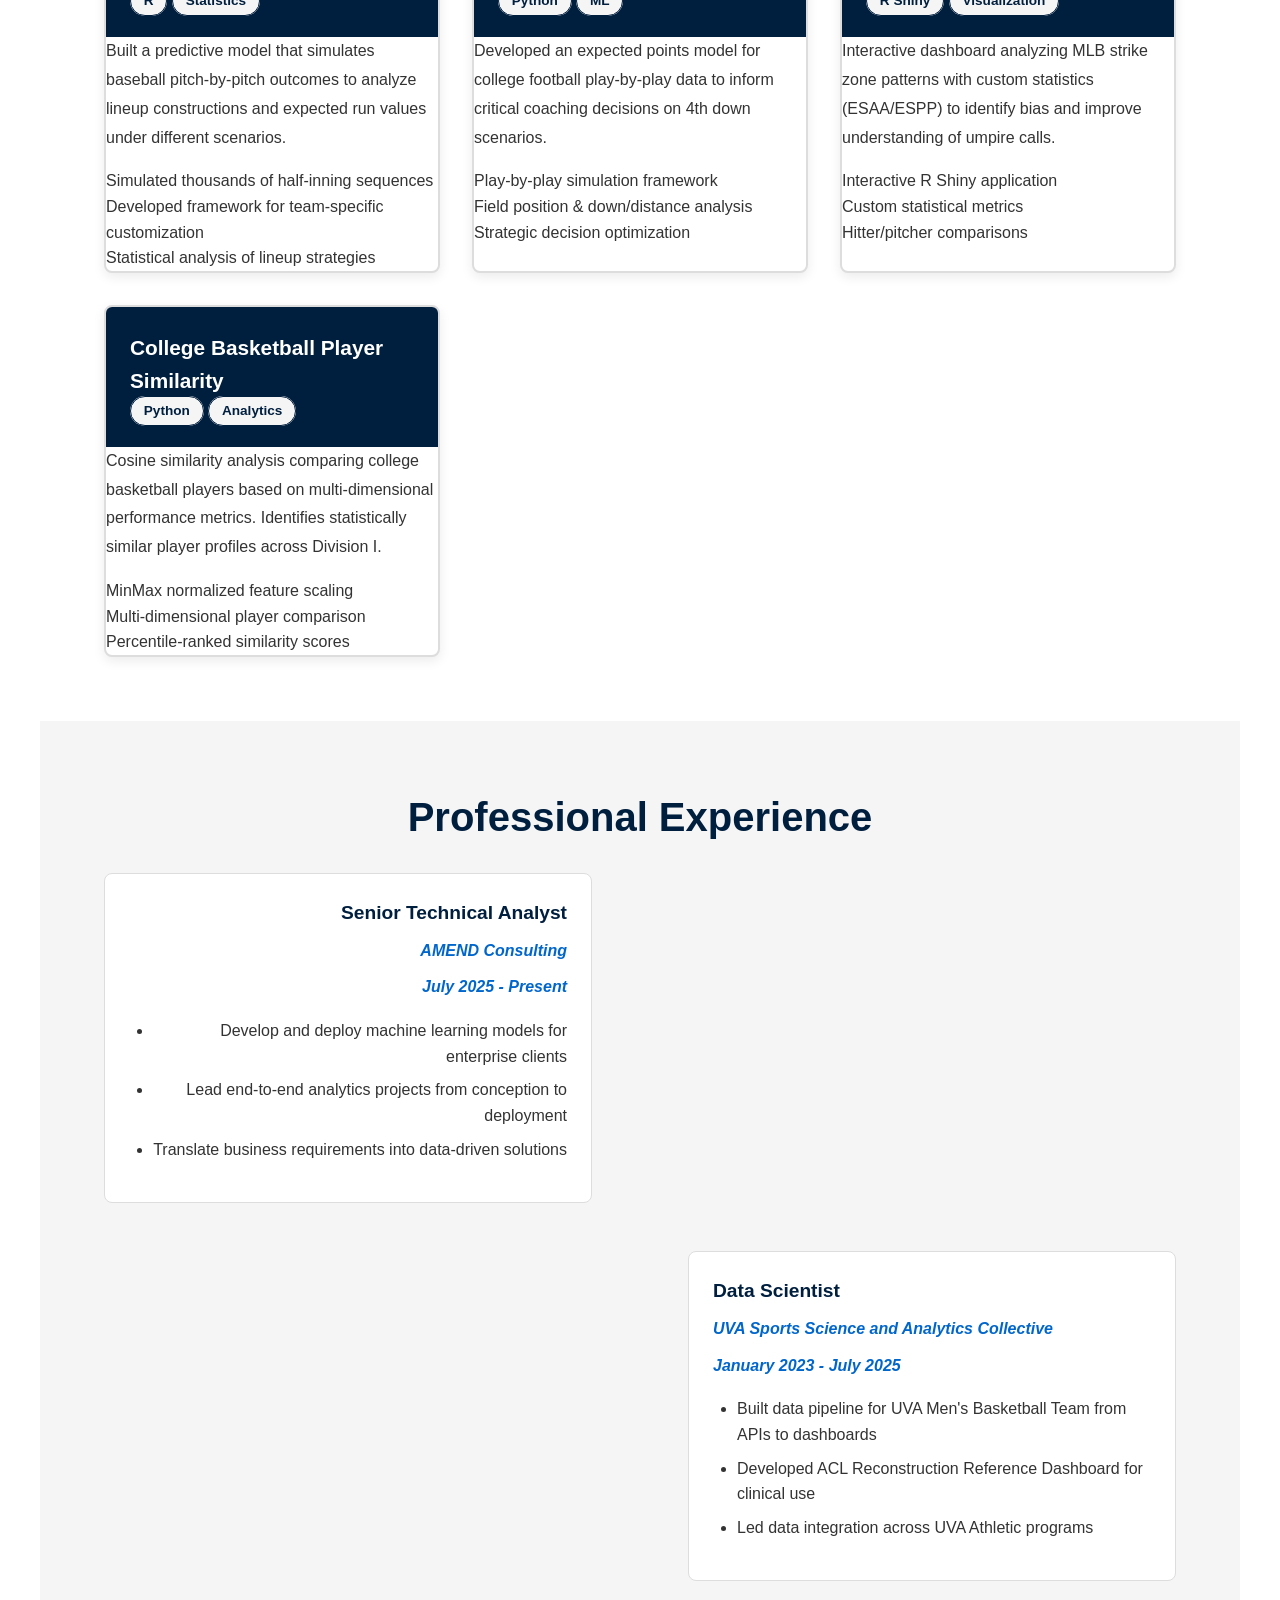
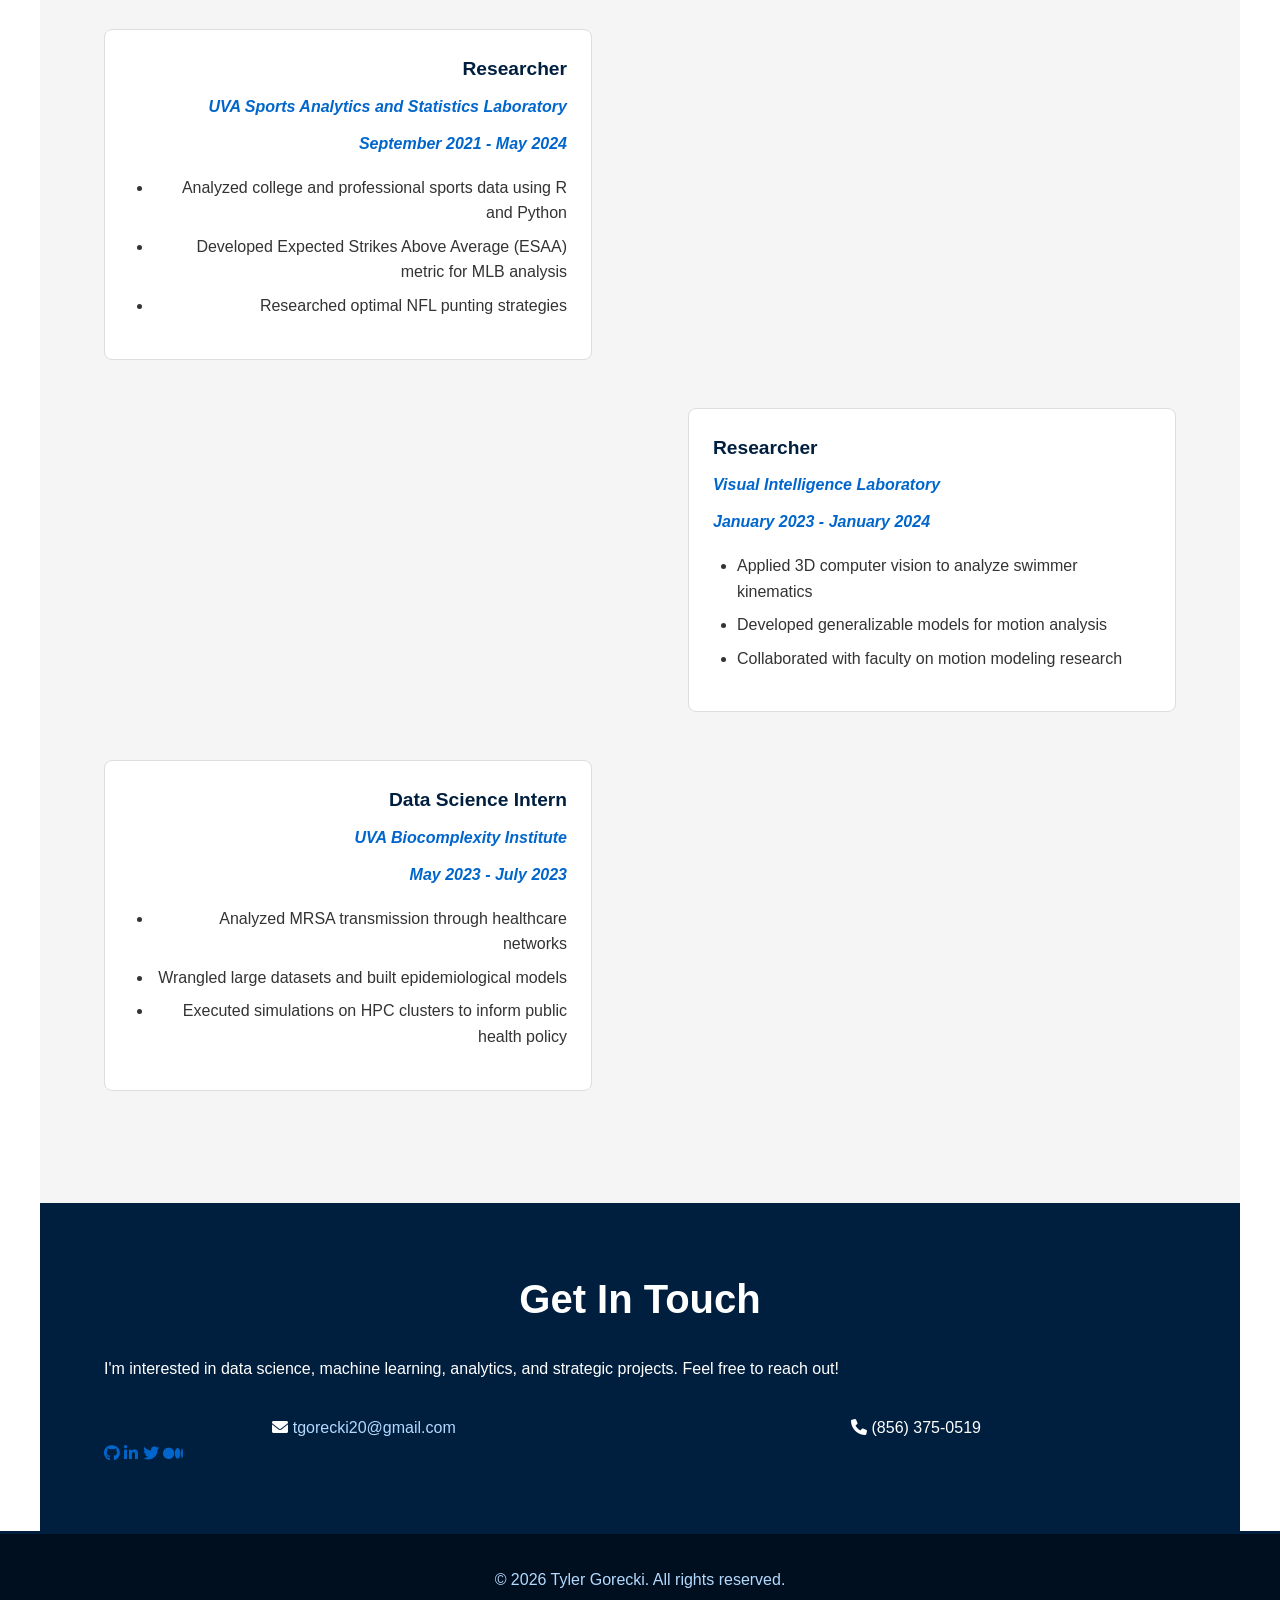
==== commit 4841aee6: "cosine similarity project" ====
--- a/index.html
+++ b/index.html
@@ -129,15 +129,15 @@
 					<!-- Project 4 -->
 					<div class="project-card">
 						<div class="project-header">
-							<h3>ACL Recovery Dashboard</h3>
-							<span class="tech-tag">Data Viz</span>
-							<span class="tech-tag">Healthcare</span>
-						</div>
-						<p>Developed a reference dashboard for clinicians to benchmark patient recovery outcomes after ACL reconstruction surgery. <a href="https://nak5dy.wixsite.com/uva-ssac/projects" class="link">View project</a></p>
-						<ul class="project-highlights">
-							<li>Patient outcome benchmarking</li>
-							<li>Recovery trajectory visualization</li>
-							<li>Clinical decision support</li>
+							<h3><a href="https://github.com/tylergorecki/cosine-similarity">College Basketball Player Similarity</a></h3>
+							<span class="tech-tag">Python</span>
+							<span class="tech-tag">Analytics</span>
+						</div>
+						<p>Cosine similarity analysis comparing college basketball players based on multi-dimensional performance metrics. Identifies statistically similar player profiles across Division I.</p>
+						<ul class="project-highlights">
+							<li>MinMax normalized feature scaling</li>
+							<li>Multi-dimensional player comparison</li>
+							<li>Percentile-ranked similarity scores</li>
 						</ul>
 					</div>
 				</div>
@@ -154,7 +154,7 @@
 					<div class="timeline-item">
 						<div class="timeline-marker"></div>
 						<div class="timeline-content">
-							<h3>Data Scientist</h3>
+							<h3>Senior Technical Analyst</h3>
 							<p class="company">AMEND Consulting</p>
 							<p class="date">July 2025 - Present</p>
 							<ul>
@@ -169,7 +169,7 @@
 					<div class="timeline-item">
 						<div class="timeline-marker"></div>
 						<div class="timeline-content">
-							<h3>Researcher</h3>
+							<h3>Data Scientist</h3>
 							<p class="company">UVA Sports Science and Analytics Collective</p>
 							<p class="date">January 2023 - July 2025</p>
 							<ul>
@@ -214,7 +214,7 @@
 					<div class="timeline-item">
 						<div class="timeline-marker"></div>
 						<div class="timeline-content">
-							<h3>Research Intern</h3>
+							<h3>Data Science Intern</h3>
 							<p class="company">UVA Biocomplexity Institute</p>
 							<p class="date">May 2023 - July 2023</p>
 							<ul>
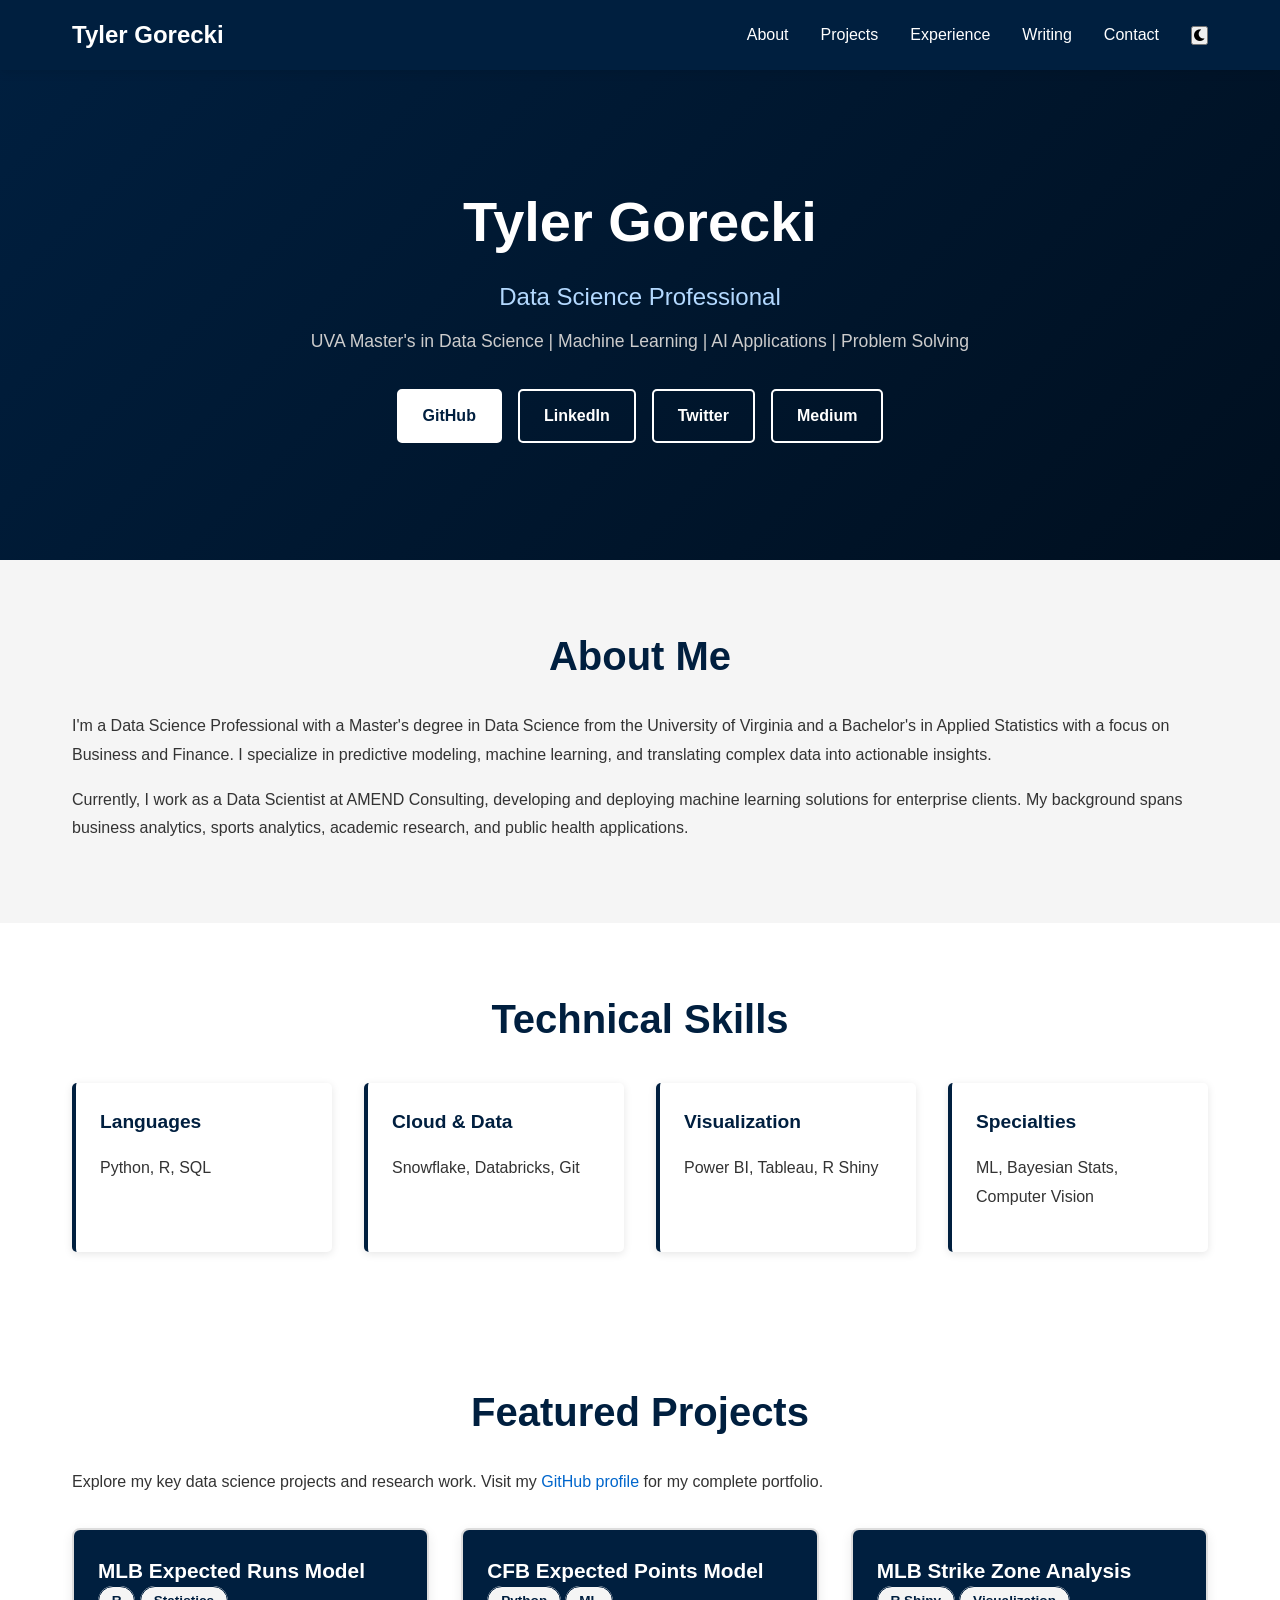
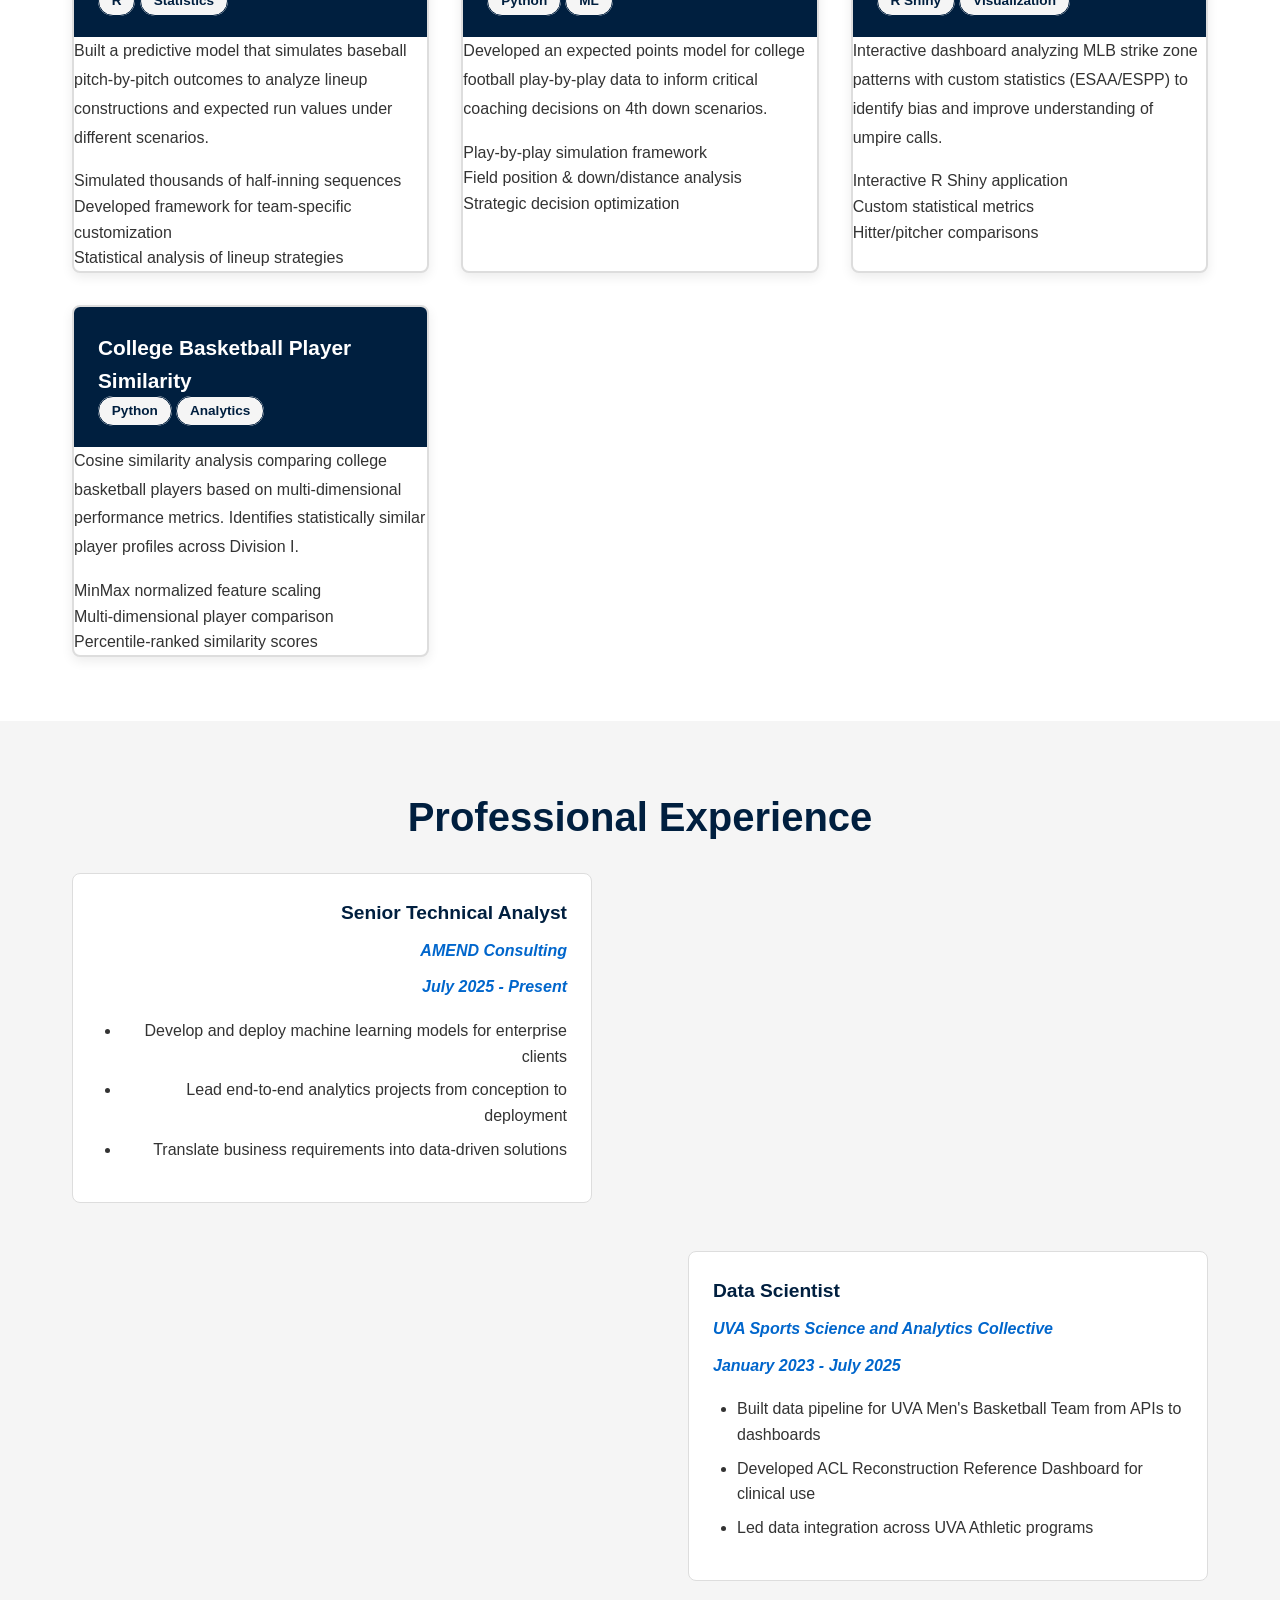
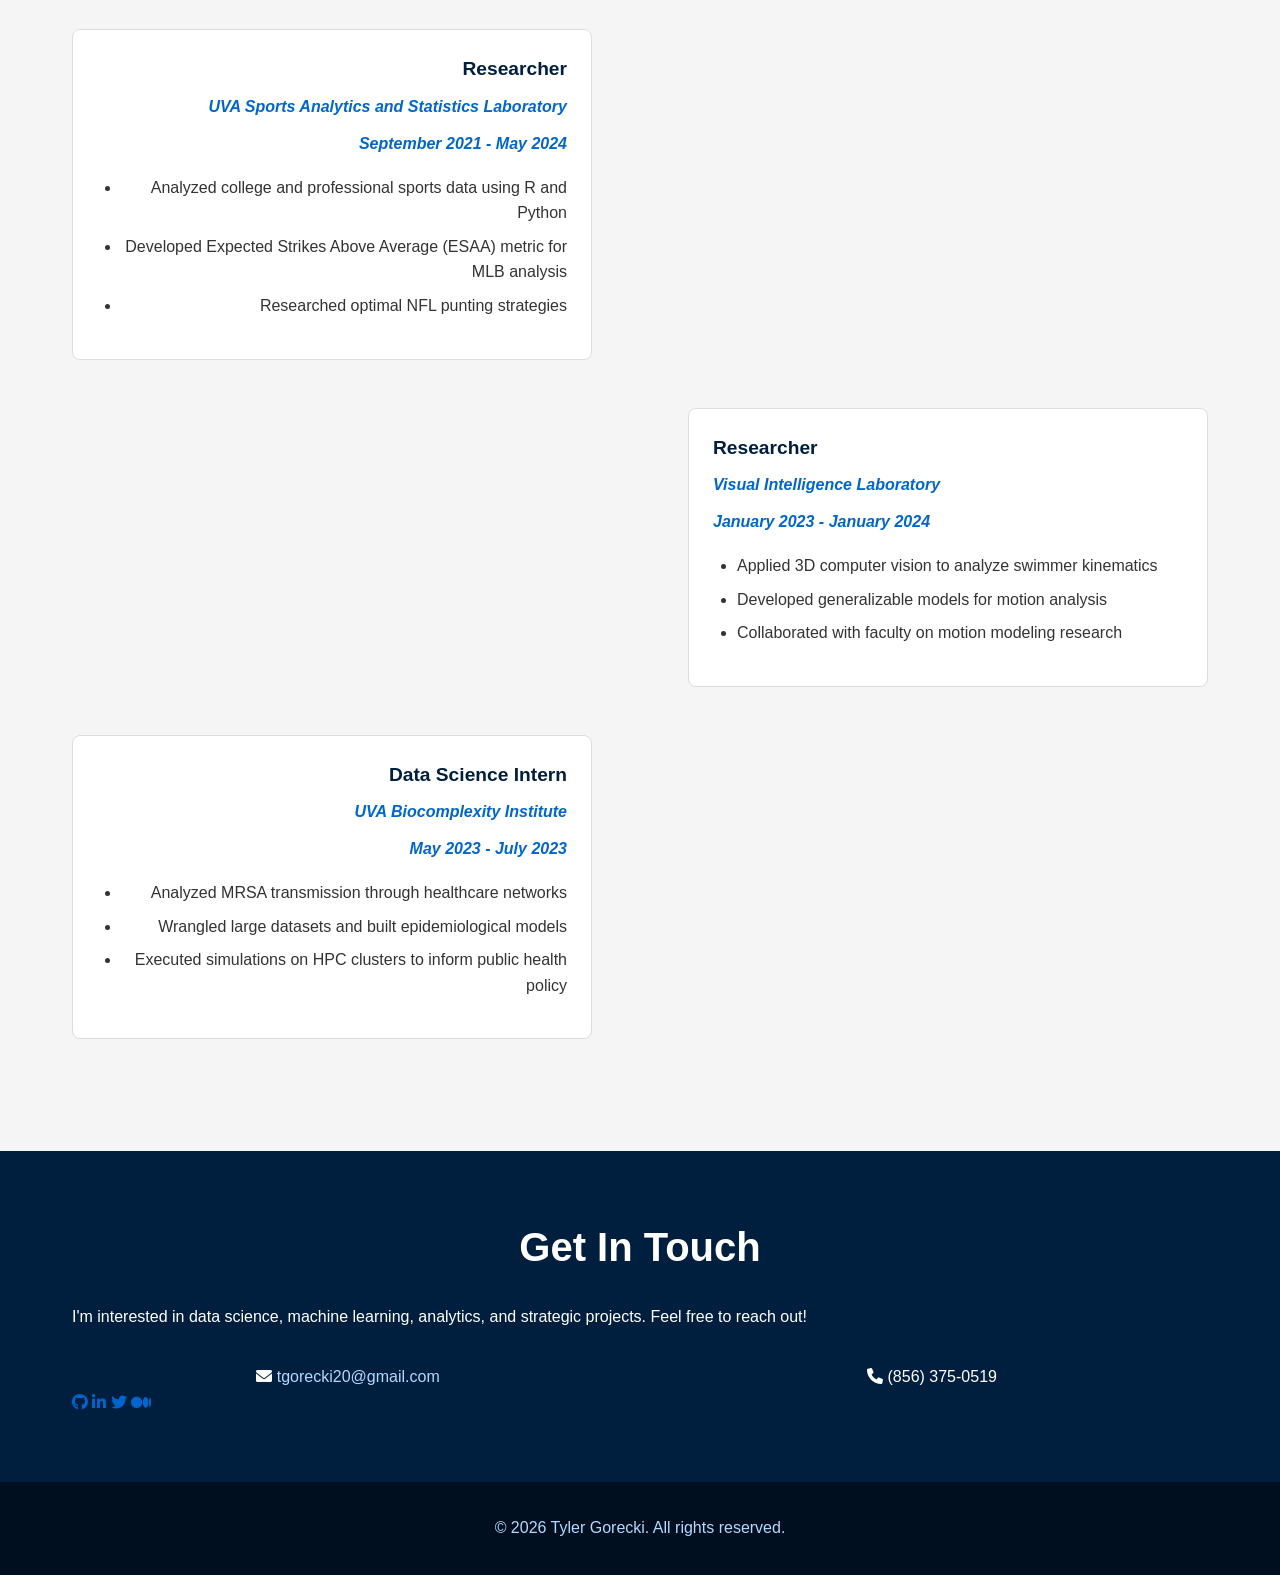
==== commit b21c66b4: "updated main app" ====
--- a/index.html
+++ b/index.html
@@ -8,6 +8,7 @@
 		<meta name="keywords" content="data science, machine learning, analytics, python, r" />
 		<link rel="stylesheet" href="assets/css/custom.css" />
 		<link rel="stylesheet" href="https://cdnjs.cloudflare.com/ajax/libs/font-awesome/6.0.0/css/all.min.css" />
+		<script>if(localStorage.getItem('theme')==='dark')document.documentElement.setAttribute('data-theme','dark');</script>
 	</head>
 	<body>
 		<!-- Navigation -->
@@ -18,7 +19,9 @@
 					<li><a href="#about">About</a></li>
 					<li><a href="#projects">Projects</a></li>
 					<li><a href="#experience">Experience</a></li>
+					<li><a href="blog.html">Writing</a></li>
 					<li><a href="#contact">Contact</a></li>
+					<li><button class="dark-toggle" id="dark-toggle" aria-label="Toggle dark mode"><i class="fas fa-moon"></i></button></li>
 				</ul>
 			</div>
 		</nav>
@@ -260,5 +263,28 @@
 				<p>&copy; 2026 Tyler Gorecki. All rights reserved.</p>
 			</div>
 		</footer>
+	<script>
+		(function() {
+			var toggle = document.getElementById('dark-toggle');
+			var html = document.documentElement;
+
+			if (localStorage.getItem('theme') === 'dark') {
+				toggle.querySelector('i').className = 'fas fa-sun';
+			}
+
+			toggle.addEventListener('click', function() {
+				var isDark = html.getAttribute('data-theme') === 'dark';
+				if (isDark) {
+					html.removeAttribute('data-theme');
+					toggle.querySelector('i').className = 'fas fa-moon';
+					localStorage.setItem('theme', 'light');
+				} else {
+					html.setAttribute('data-theme', 'dark');
+					toggle.querySelector('i').className = 'fas fa-sun';
+					localStorage.setItem('theme', 'dark');
+				}
+			});
+		})();
+	</script>
 	</body>
 </html>
--- a/assets/css/custom.css
+++ b/assets/css/custom.css
@@ -146,8 +146,14 @@
 /* Sections */
 section {
 	padding: 4rem 2rem;
+	width: 100%;
+	display: block;
+}
+
+.container {
 	max-width: 1200px;
 	margin: 0 auto;
+	padding: 0 2rem;
 }
 
 #about {
@@ -462,6 +468,7 @@
 	padding: 2rem;
 	text-align: center;
 	border-top: 3px solid var(--navy);
+	width: 100%;
 }
 
 .footer p {
@@ -583,12 +590,6 @@
 }
 
 /* Utility Classes */
-.container {
-	max-width: 1200px;
-	margin: 0 auto;
-	padding: 0 2rem;
-}
-
 a {
 	color: var(--accent);
 	text-decoration: none;
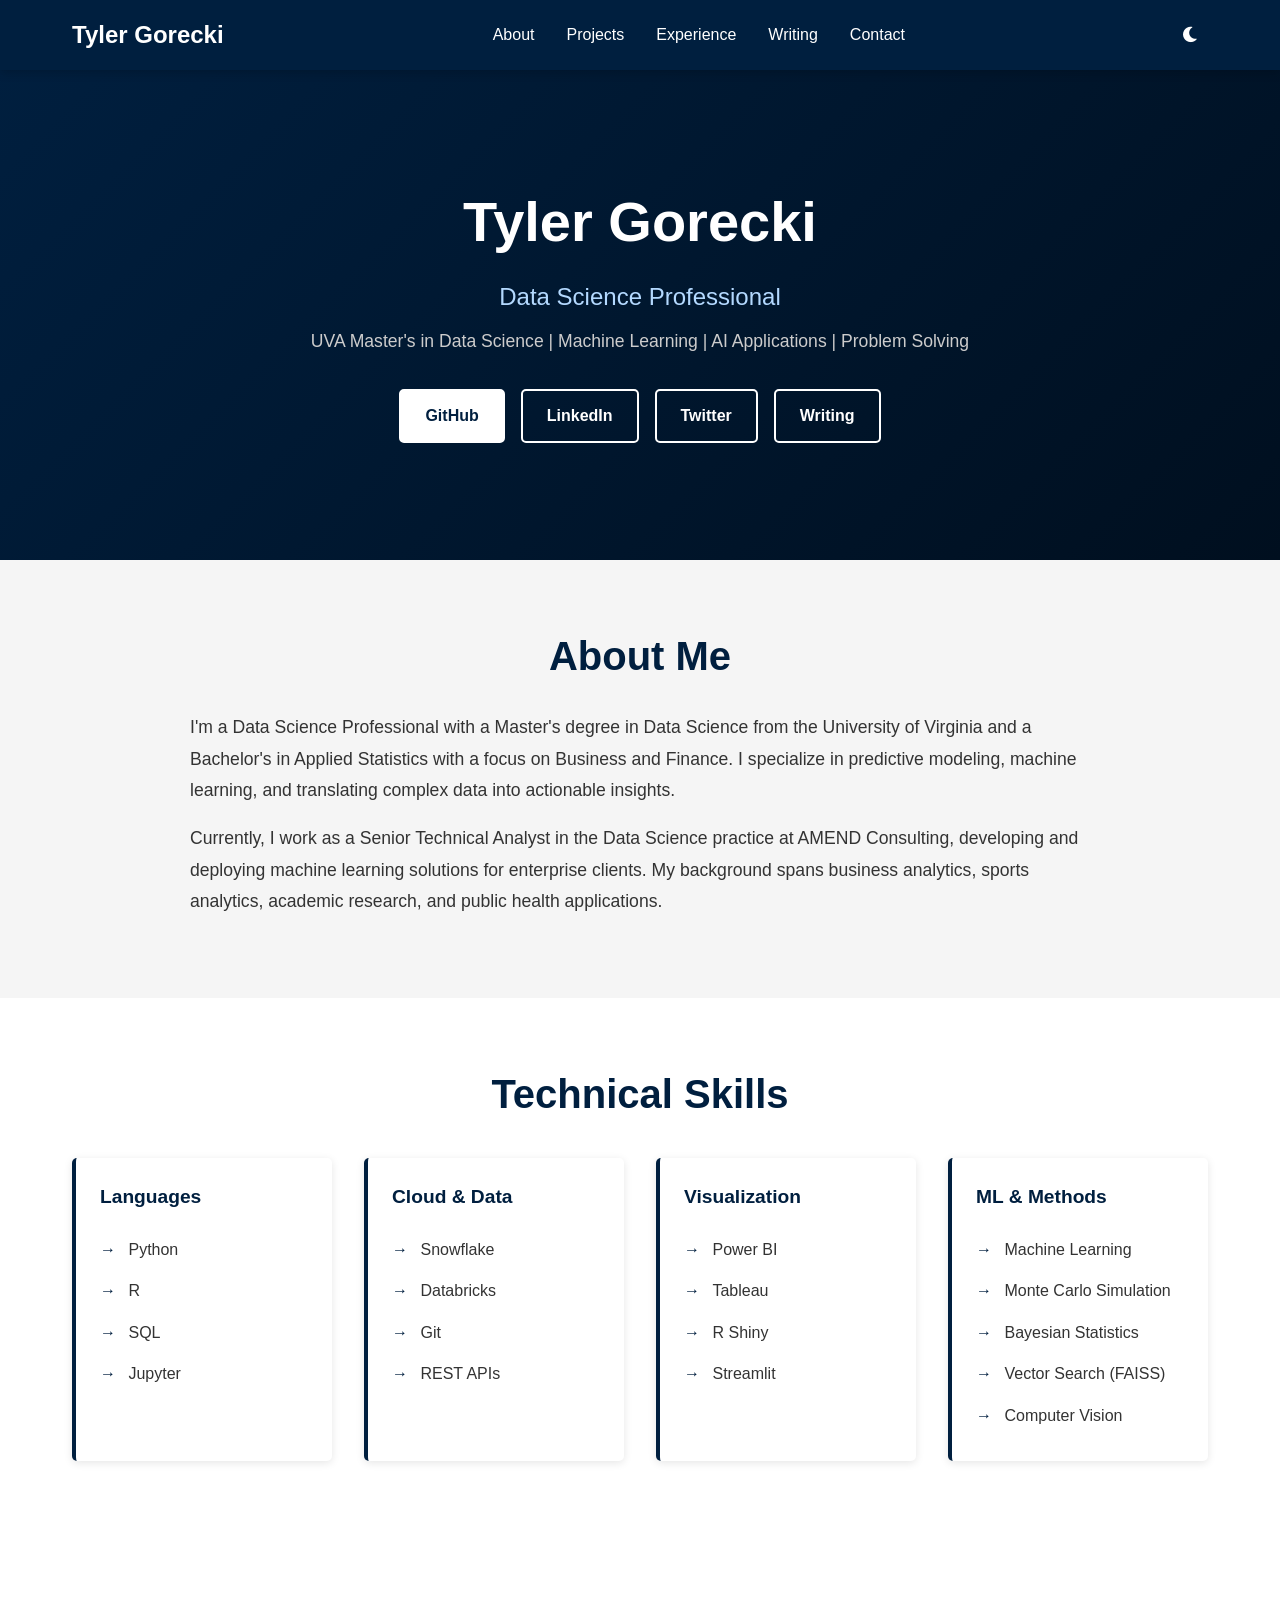
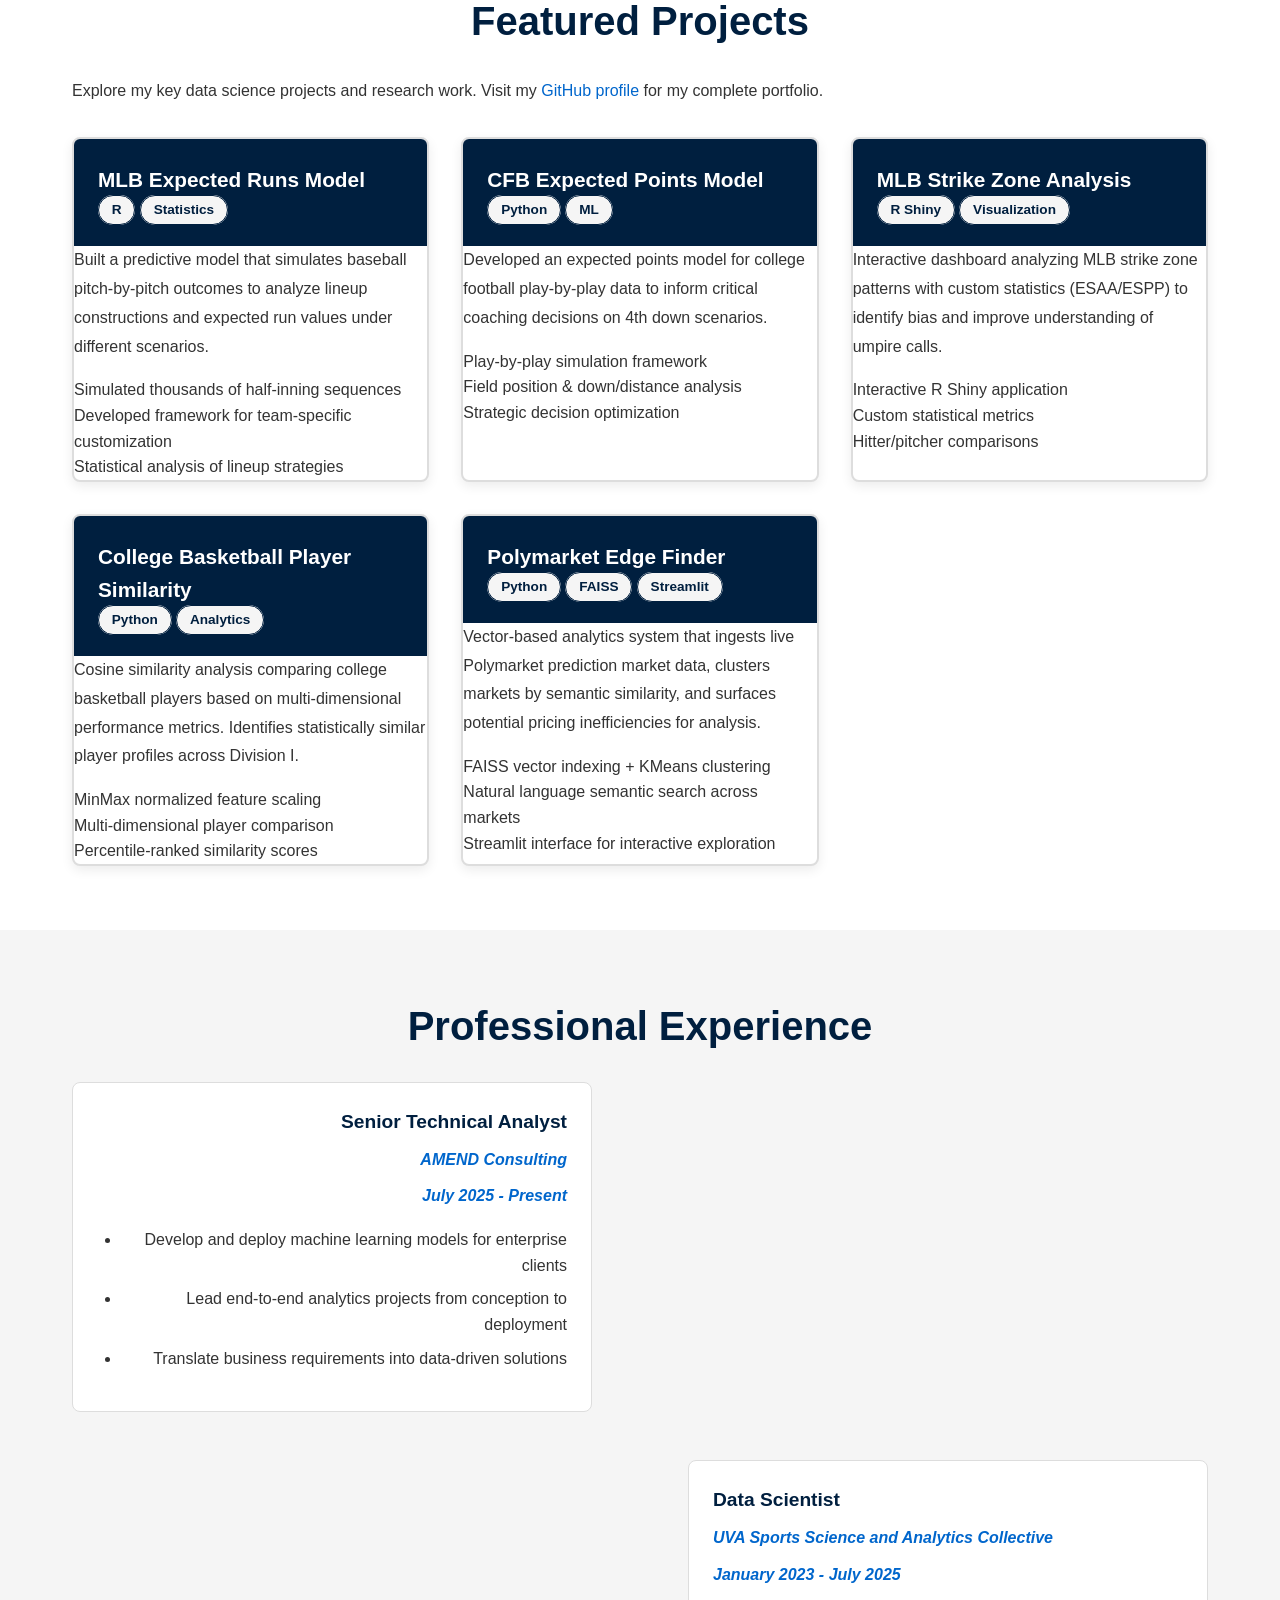
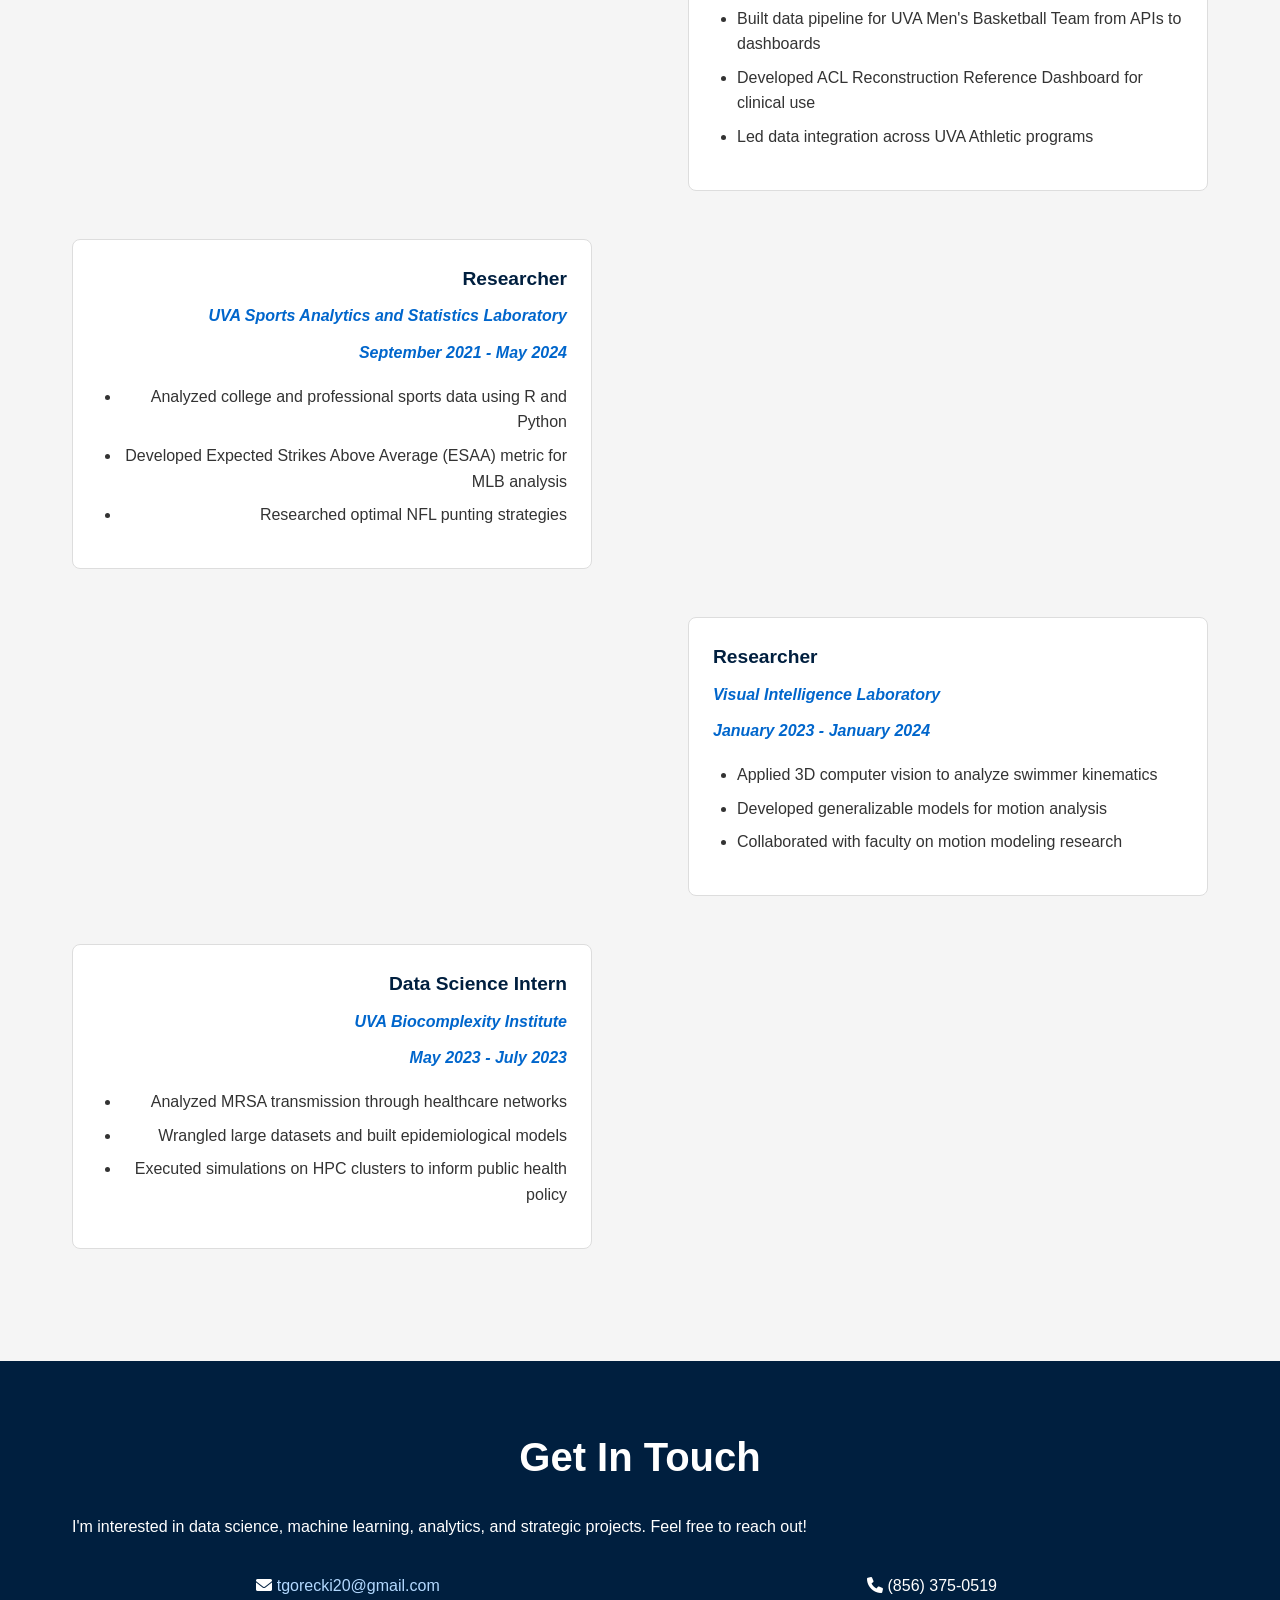
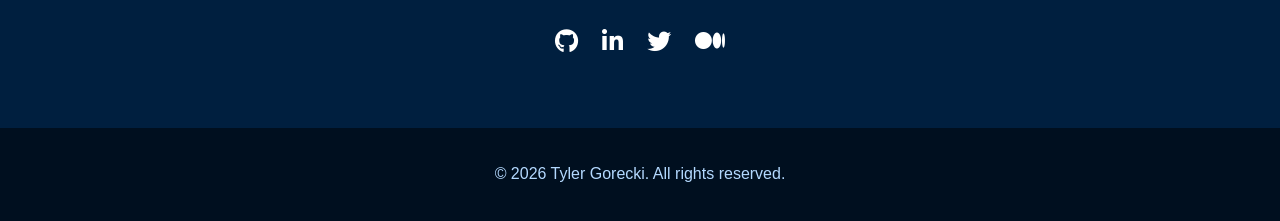
==== commit f535ac60: "update with polymarket project, headshot, others" ====
--- a/index.html
+++ b/index.html
@@ -15,14 +15,17 @@
 		<nav class="navbar">
 			<div class="nav-container">
 				<div class="nav-logo">Tyler Gorecki</div>
-				<ul class="nav-menu">
+				<ul class="nav-menu" id="nav-menu">
 					<li><a href="#about">About</a></li>
 					<li><a href="#projects">Projects</a></li>
 					<li><a href="#experience">Experience</a></li>
 					<li><a href="blog.html">Writing</a></li>
 					<li><a href="#contact">Contact</a></li>
-					<li><button class="dark-toggle" id="dark-toggle" aria-label="Toggle dark mode"><i class="fas fa-moon"></i></button></li>
 				</ul>
+				<div class="nav-actions">
+					<button class="dark-toggle" id="dark-toggle" aria-label="Toggle dark mode"><i class="fas fa-moon"></i></button>
+					<button class="nav-toggle" id="nav-toggle" aria-label="Open menu"><i class="fas fa-bars"></i></button>
+				</div>
 			</div>
 		</nav>
 
@@ -36,7 +39,7 @@
 					<a href="https://github.com/tylergorecki" class="btn btn-primary">GitHub</a>
 					<a href="https://linkedin.com/in/tylergorecki" class="btn btn-secondary">LinkedIn</a>
 					<a href="https://twitter.com/tg_analytics" class="btn btn-secondary">Twitter</a>
-					<a href="https://medium.com/@tylergorecki" class="btn btn-secondary">Medium</a>
+					<a href="blog.html" class="btn btn-secondary">Writing</a>
 				</div>
 			</div>
 		</section>
@@ -46,8 +49,11 @@
 			<div class="container">
 				<h2>About Me</h2>
 				<div class="about-content">
-					<p>I'm a Data Science Professional with a Master's degree in Data Science from the University of Virginia and a Bachelor's in Applied Statistics with a focus on Business and Finance. I specialize in predictive modeling, machine learning, and translating complex data into actionable insights.</p>
-					<p>Currently, I work as a Data Scientist at AMEND Consulting, developing and deploying machine learning solutions for enterprise clients. My background spans business analytics, sports analytics, academic research, and public health applications.</p>
+					<img src="images/headshot.jpg" alt="Tyler Gorecki" class="about-photo" onerror="this.style.display='none'">
+					<div class="about-text">
+						<p>I'm a Data Science Professional with a Master's degree in Data Science from the University of Virginia and a Bachelor's in Applied Statistics with a focus on Business and Finance. I specialize in predictive modeling, machine learning, and translating complex data into actionable insights.</p>
+						<p>Currently, I work as a Senior Technical Analyst in the Data Science practice at AMEND Consulting, developing and deploying machine learning solutions for enterprise clients. My background spans business analytics, sports analytics, academic research, and public health applications.</p>
+					</div>
 				</div>
 			</div>
 		</section>
@@ -59,19 +65,40 @@
 				<div class="skills-grid">
 					<div class="skill-category">
 						<h3>Languages</h3>
-						<p>Python, R, SQL</p>
+						<ul>
+							<li>Python</li>
+							<li>R</li>
+							<li>SQL</li>
+							<li>Jupyter</li>
+						</ul>
 					</div>
 					<div class="skill-category">
 						<h3>Cloud & Data</h3>
-						<p>Snowflake, Databricks, Git</p>
+						<ul>
+							<li>Snowflake</li>
+							<li>Databricks</li>
+							<li>Git</li>
+							<li>REST APIs</li>
+						</ul>
 					</div>
 					<div class="skill-category">
 						<h3>Visualization</h3>
-						<p>Power BI, Tableau, R Shiny</p>
+						<ul>
+							<li>Power BI</li>
+							<li>Tableau</li>
+							<li>R Shiny</li>
+							<li>Streamlit</li>
+						</ul>
 					</div>
 					<div class="skill-category">
-						<h3>Specialties</h3>
-						<p>ML, Bayesian Stats, Computer Vision</p>
+						<h3>ML & Methods</h3>
+						<ul>
+							<li>Machine Learning</li>
+							<li>Monte Carlo Simulation</li>
+							<li>Bayesian Statistics</li>
+							<li>Vector Search (FAISS)</li>
+							<li>Computer Vision</li>
+						</ul>
 					</div>
 				</div>
 			</div>
@@ -141,6 +168,22 @@
 							<li>MinMax normalized feature scaling</li>
 							<li>Multi-dimensional player comparison</li>
 							<li>Percentile-ranked similarity scores</li>
+						</ul>
+					</div>
+
+					<!-- Project 5 -->
+					<div class="project-card">
+						<div class="project-header">
+							<h3><a href="https://github.com/tylergorecki/polymarket_data">Polymarket Edge Finder</a></h3>
+							<span class="tech-tag">Python</span>
+							<span class="tech-tag">FAISS</span>
+							<span class="tech-tag">Streamlit</span>
+						</div>
+						<p>Vector-based analytics system that ingests live Polymarket prediction market data, clusters markets by semantic similarity, and surfaces potential pricing inefficiencies for analysis.</p>
+						<ul class="project-highlights">
+							<li>FAISS vector indexing + KMeans clustering</li>
+							<li>Natural language semantic search across markets</li>
+							<li>Streamlit interface for interactive exploration</li>
 						</ul>
 					</div>
 				</div>
@@ -247,7 +290,7 @@
 							<span>(856) 375-0519</span>
 						</div>
 					</div>
-					<div class="social-links">
+					<div class="social-icons">
 						<a href="https://github.com/tylergorecki" title="GitHub"><i class="fab fa-github"></i></a>
 						<a href="https://linkedin.com/in/tylergorecki" title="LinkedIn"><i class="fab fa-linkedin-in"></i></a>
 						<a href="https://twitter.com/happyfridaynerd" title="Twitter"><i class="fab fa-twitter"></i></a>
@@ -284,6 +327,22 @@
 					localStorage.setItem('theme', 'dark');
 				}
 			});
+
+			var navToggle = document.getElementById('nav-toggle');
+			var navMenu = document.getElementById('nav-menu');
+
+			navToggle.addEventListener('click', function() {
+				navMenu.classList.toggle('active');
+				var icon = navToggle.querySelector('i');
+				icon.className = navMenu.classList.contains('active') ? 'fas fa-times' : 'fas fa-bars';
+			});
+
+			navMenu.querySelectorAll('a').forEach(function(link) {
+				link.addEventListener('click', function() {
+					navMenu.classList.remove('active');
+					navToggle.querySelector('i').className = 'fas fa-bars';
+				});
+			});
 		})();
 	</script>
 	</body>
--- a/assets/css/custom.css
+++ b/assets/css/custom.css
@@ -7,20 +7,57 @@
 }
 
 :root {
+	/* Brand colors (constant) */
 	--navy: #001f3f;
 	--dark-navy: #000f1f;
 	--white: #ffffff;
 	--light-gray: #f5f5f5;
-	--text-dark: #333333;
-	--border-color: #ddd;
-	--accent: #0066cc;
+
+	/* Semantic theme variables — toggled by dark mode */
+	--bg-body: #ffffff;
+	--bg-alt: #f5f5f5;
+	--bg-card: #ffffff;
+	--text-primary: #333333;
+	--text-heading: #001f3f;
+	--text-subtle: #666666;
+	--border: #dddddd;
+	--accent-link: #0066cc;
+	--highlight-bg: #f5f5f5;
+	--shadow-sm: rgba(0, 0, 0, 0.08);
+	--shadow-md: rgba(0, 0, 0, 0.10);
+	--shadow-hover: rgba(0, 31, 63, 0.15);
+}
+
+[data-theme="dark"] {
+	--bg-body: #001f3f;
+	--bg-alt: #000f1f;
+	--bg-card: #0a2a4a;
+	--text-primary: #e0e8f0;
+	--text-heading: #ffffff;
+	--text-subtle: #8ba8bf;
+	--border: #1a3a5c;
+	--accent-link: #4da6ff;
+	--highlight-bg: #0d2d4a;
+	--shadow-sm: rgba(0, 0, 0, 0.3);
+	--shadow-md: rgba(0, 0, 0, 0.4);
+	--shadow-hover: rgba(0, 0, 0, 0.5);
+}
+
+/* Smooth theme transitions */
+body, section, .skill-category, .project-card,
+.timeline-content, .footer, .article-card {
+	transition: background-color 0.3s ease, border-color 0.3s ease;
+}
+
+h2, h3 {
+	transition: color 0.3s ease;
 }
 
 body {
 	font-family: 'Segoe UI', Tahoma, Geneva, Verdana, sans-serif;
 	line-height: 1.6;
-	color: var(--text-dark);
-	background-color: var(--white);
+	color: var(--text-primary);
+	background-color: var(--bg-body);
 }
 
 /* Navbar */
@@ -31,7 +68,7 @@
 	background-color: var(--navy);
 	color: var(--white);
 	padding: 0;
-	box-shadow: 0 2px 10px rgba(0, 0, 0, 0.1);
+	box-shadow: 0 2px 10px rgba(0, 0, 0, 0.2);
 	z-index: 1000;
 }
 
@@ -48,12 +85,14 @@
 	font-size: 1.5rem;
 	font-weight: bold;
 	color: var(--white);
+	text-decoration: none;
 }
 
 .nav-menu {
 	display: flex;
 	list-style: none;
 	gap: 2rem;
+	align-items: center;
 }
 
 .nav-menu a {
@@ -63,9 +102,51 @@
 	font-weight: 500;
 }
 
-.nav-menu a:hover {
+.nav-menu a:hover,
+.nav-menu a.active {
 	color: #b3d9ff;
 	text-decoration: underline;
+}
+
+/* Dark mode toggle button */
+.dark-toggle {
+	background: none;
+	border: none;
+	color: var(--white);
+	font-size: 1.1rem;
+	cursor: pointer;
+	padding: 0.25rem 0.5rem;
+	display: flex;
+	align-items: center;
+	transition: color 0.3s ease;
+	line-height: 1;
+}
+
+.dark-toggle:hover {
+	color: #b3d9ff;
+}
+
+/* Nav actions (dark toggle + hamburger) */
+.nav-actions {
+	display: flex;
+	align-items: center;
+	gap: 0.5rem;
+}
+
+.nav-toggle {
+	display: none;
+	background: none;
+	border: none;
+	color: var(--white);
+	font-size: 1.3rem;
+	cursor: pointer;
+	padding: 0.25rem 0.5rem;
+	align-items: center;
+	transition: color 0.3s ease;
+}
+
+.nav-toggle:hover {
+	color: #b3d9ff;
 }
 
 /* Hero Section */
@@ -157,15 +238,15 @@
 }
 
 #about {
-	background-color: var(--light-gray);
+	background-color: var(--bg-alt);
 }
 
 #projects {
-	background-color: var(--white);
+	background-color: var(--bg-body);
 }
 
 #experience {
-	background-color: var(--light-gray);
+	background-color: var(--bg-alt);
 }
 
 #contact {
@@ -174,7 +255,7 @@
 }
 
 h2 {
-	color: var(--navy);
+	color: var(--text-heading);
 	font-size: 2.5rem;
 	margin-bottom: 1.5rem;
 	text-align: center;
@@ -191,11 +272,27 @@
 }
 
 /* About Section */
+.about-content {
+	display: flex;
+	gap: 3rem;
+	align-items: flex-start;
+	max-width: 900px;
+	margin: 0 auto;
+}
+
+.about-photo {
+	flex-shrink: 0;
+	width: 180px;
+	height: 180px;
+	border-radius: 50%;
+	object-fit: cover;
+	border: 4px solid var(--text-heading);
+	transition: border-color 0.3s ease;
+}
+
 .about-text {
 	font-size: 1.1rem;
-	color: var(--text-dark);
-	max-width: 900px;
-	margin: 0 auto;
+	color: var(--text-primary);
 	line-height: 1.9;
 }
 
@@ -208,15 +305,15 @@
 }
 
 .skill-category {
-	background-color: var(--white);
+	background-color: var(--bg-card);
 	padding: 1.5rem;
-	border-left: 4px solid var(--navy);
+	border-left: 4px solid var(--text-heading);
 	border-radius: 5px;
-	box-shadow: 0 2px 8px rgba(0, 0, 0, 0.1);
+	box-shadow: 0 2px 8px var(--shadow-md);
 }
 
 .skill-category h3 {
-	color: var(--navy);
+	color: var(--text-heading);
 	margin-bottom: 1rem;
 	font-size: 1.2rem;
 }
@@ -227,12 +324,12 @@
 
 .skill-category li {
 	padding: 0.5rem 0;
-	color: var(--text-dark);
+	color: var(--text-primary);
 }
 
 .skill-category li:before {
 	content: "→ ";
-	color: var(--navy);
+	color: var(--text-heading);
 	font-weight: bold;
 	margin-right: 0.5rem;
 }
@@ -246,17 +343,17 @@
 }
 
 .project-card {
-	background-color: var(--white);
-	border: 2px solid var(--border-color);
+	background-color: var(--bg-card);
+	border: 2px solid var(--border);
 	border-radius: 8px;
 	overflow: hidden;
 	transition: all 0.3s ease;
-	box-shadow: 0 4px 12px rgba(0, 0, 0, 0.08);
+	box-shadow: 0 4px 12px var(--shadow-sm);
 }
 
 .project-card:hover {
 	border-color: var(--navy);
-	box-shadow: 0 8px 20px rgba(0, 31, 63, 0.15);
+	box-shadow: 0 8px 20px var(--shadow-hover);
 	transform: translateY(-5px);
 }
 
@@ -303,11 +400,11 @@
 }
 
 .highlights {
-	background-color: var(--light-gray);
+	background-color: var(--highlight-bg);
 	padding: 1rem;
 	border-radius: 5px;
 	margin-top: 1rem;
-	border-left: 3px solid var(--accent);
+	border-left: 3px solid var(--accent-link);
 }
 
 .highlights ul {
@@ -317,7 +414,7 @@
 
 .highlights li {
 	margin-bottom: 0.5rem;
-	color: var(--text-dark);
+	color: var(--text-primary);
 }
 
 /* Experience Section */
@@ -334,7 +431,7 @@
 	transform: translateX(-50%);
 	width: 3px;
 	height: 100%;
-	background-color: var(--navy);
+	background-color: var(--border);
 	border-radius: 3px;
 }
 
@@ -361,8 +458,8 @@
 	top: 0;
 	width: 20px;
 	height: 20px;
-	background-color: var(--white);
-	border: 3px solid var(--navy);
+	background-color: var(--bg-card);
+	border: 3px solid var(--border);
 	border-radius: 50%;
 	right: -40px;
 }
@@ -373,20 +470,20 @@
 }
 
 .timeline-content {
-	background-color: var(--white);
+	background-color: var(--bg-card);
 	padding: 1.5rem;
 	border-radius: 8px;
-	border: 1px solid var(--border-color);
+	border: 1px solid var(--border);
 	transition: all 0.3s ease;
 }
 
 .timeline-content:hover {
-	box-shadow: 0 4px 12px rgba(0, 0, 0, 0.1);
+	box-shadow: 0 4px 12px var(--shadow-md);
 	border-color: var(--navy);
 }
 
 .timeline-content h3 {
-	color: var(--navy);
+	color: var(--text-heading);
 	margin-top: 0;
 	font-size: 1.2rem;
 }
@@ -394,7 +491,7 @@
 .timeline-content p {
 	margin: 0.5rem 0;
 	font-style: italic;
-	color: var(--accent);
+	color: var(--accent-link);
 	font-weight: 600;
 }
 
@@ -408,7 +505,7 @@
 }
 
 .timeline-content a {
-	color: var(--accent);
+	color: var(--accent-link);
 	text-decoration: none;
 }
 
@@ -474,6 +571,110 @@
 .footer p {
 	margin: 0;
 	color: #b3d9ff;
+}
+
+/* Writing / Blog Page */
+.writing-hero {
+	margin-top: 60px;
+	background: linear-gradient(135deg, var(--navy) 0%, var(--dark-navy) 100%);
+	color: var(--white);
+	padding: 4rem 2rem;
+	text-align: center;
+}
+
+.writing-hero h1 {
+	font-size: 2.8rem;
+	font-weight: 700;
+	margin-bottom: 0.5rem;
+	color: var(--white);
+}
+
+.writing-hero p {
+	font-size: 1.1rem;
+	color: #b3d9ff;
+	margin: 0;
+}
+
+.writing-section {
+	max-width: 800px;
+	margin: 0 auto;
+	padding: 3rem 2rem 5rem;
+}
+
+.writing-section > h2 {
+	text-align: left;
+	font-size: 0.85rem;
+	font-weight: 700;
+	text-transform: uppercase;
+	letter-spacing: 0.1em;
+	color: var(--text-subtle);
+	margin-bottom: 1.5rem;
+	border-bottom: 1px solid var(--border);
+	padding-bottom: 0.75rem;
+}
+
+.article-card {
+	padding: 2rem 0;
+	border-bottom: 1px solid var(--border);
+}
+
+.article-card:last-child {
+	border-bottom: none;
+}
+
+.article-tag {
+	display: inline-block;
+	font-size: 0.78rem;
+	font-weight: 700;
+	color: var(--accent-link);
+	text-transform: uppercase;
+	letter-spacing: 0.06em;
+	margin-bottom: 0.4rem;
+	text-decoration: none;
+}
+
+.article-tag:hover {
+	text-decoration: underline;
+}
+
+.article-title {
+	font-size: 1.5rem;
+	font-weight: 700;
+	line-height: 1.3;
+	margin-bottom: 0.4rem;
+}
+
+.article-title a {
+	color: var(--text-heading);
+	text-decoration: none;
+}
+
+.article-title a:hover {
+	color: var(--accent-link);
+}
+
+.article-meta {
+	font-size: 0.88rem;
+	color: var(--text-subtle);
+	margin-bottom: 0.75rem;
+}
+
+.article-excerpt {
+	color: var(--text-primary);
+	line-height: 1.75;
+	margin-bottom: 0.75rem;
+	font-size: 1rem;
+}
+
+.article-link {
+	color: var(--accent-link);
+	font-weight: 600;
+	font-size: 0.95rem;
+	text-decoration: none;
+}
+
+.article-link:hover {
+	text-decoration: underline;
 }
 
 /* Responsive Design */
@@ -494,6 +695,21 @@
 		display: flex;
 	}
 
+	.nav-toggle {
+		display: flex;
+	}
+
+	.about-content {
+		flex-direction: column;
+		align-items: center;
+		gap: 1.5rem;
+	}
+
+	.about-photo {
+		width: 150px;
+		height: 150px;
+	}
+
 	.hero h1 {
 		font-size: 2.5rem;
 	}
@@ -544,6 +760,14 @@
 	section {
 		padding: 3rem 1rem;
 	}
+
+	.writing-section {
+		padding: 2rem 1rem 4rem;
+	}
+
+	.article-title {
+		font-size: 1.3rem;
+	}
 }
 
 @media (max-width: 480px) {
@@ -587,11 +811,15 @@
 	.social-icons a {
 		font-size: 1.2rem;
 	}
+
+	.writing-hero h1 {
+		font-size: 2rem;
+	}
 }
 
 /* Utility Classes */
 a {
-	color: var(--accent);
+	color: var(--accent-link);
 	text-decoration: none;
 }
 
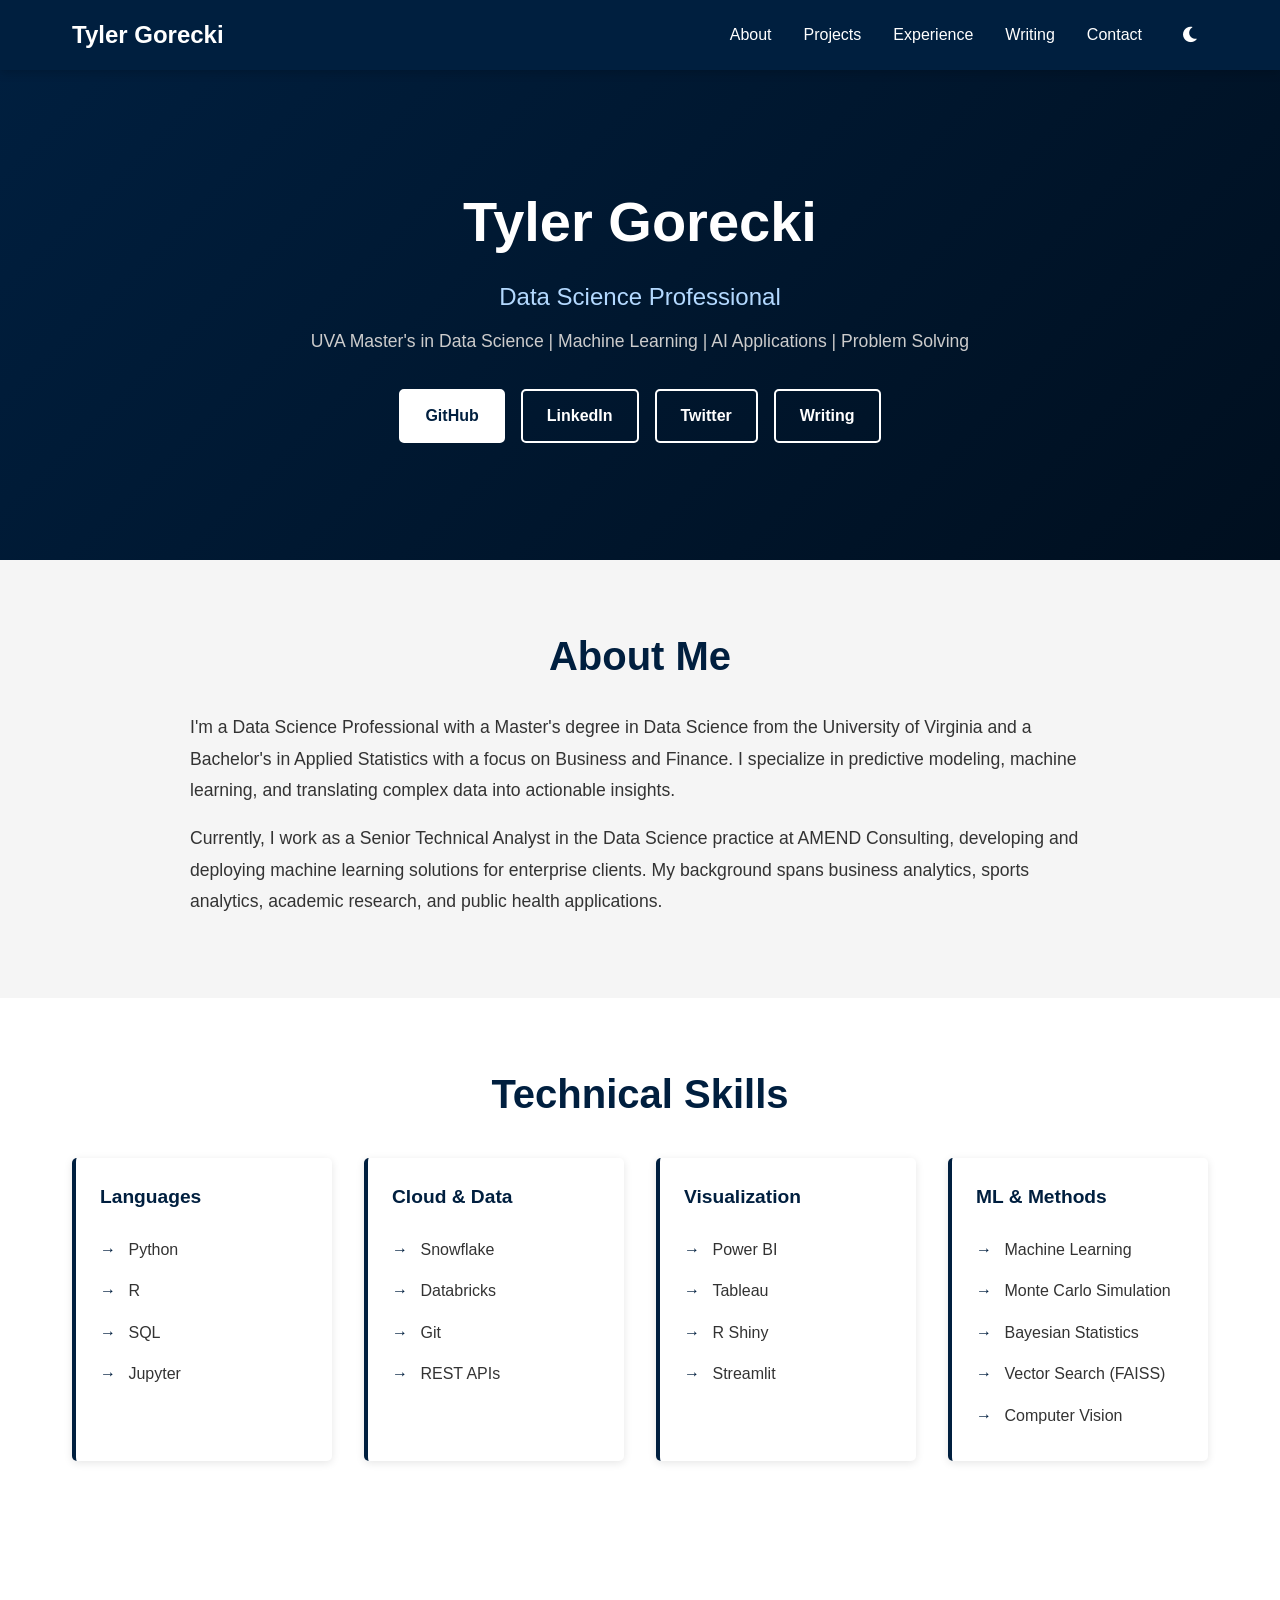
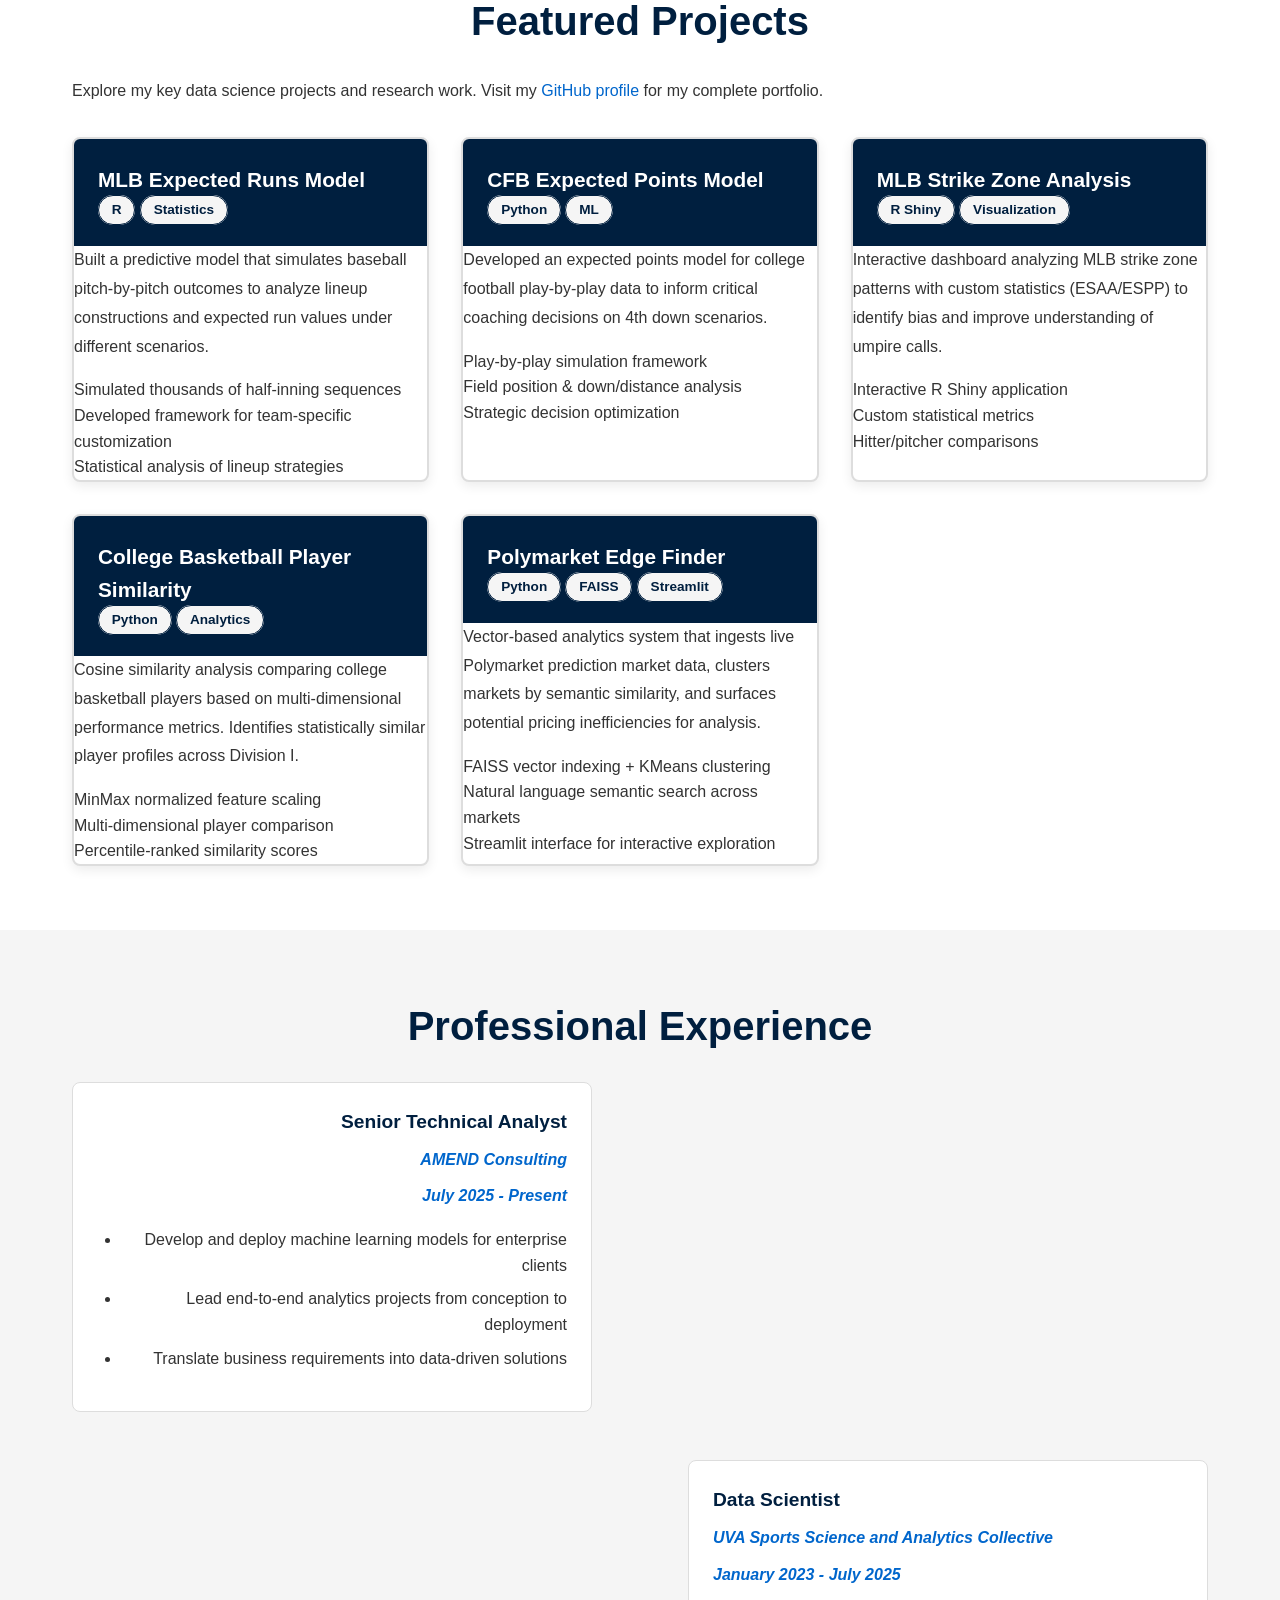
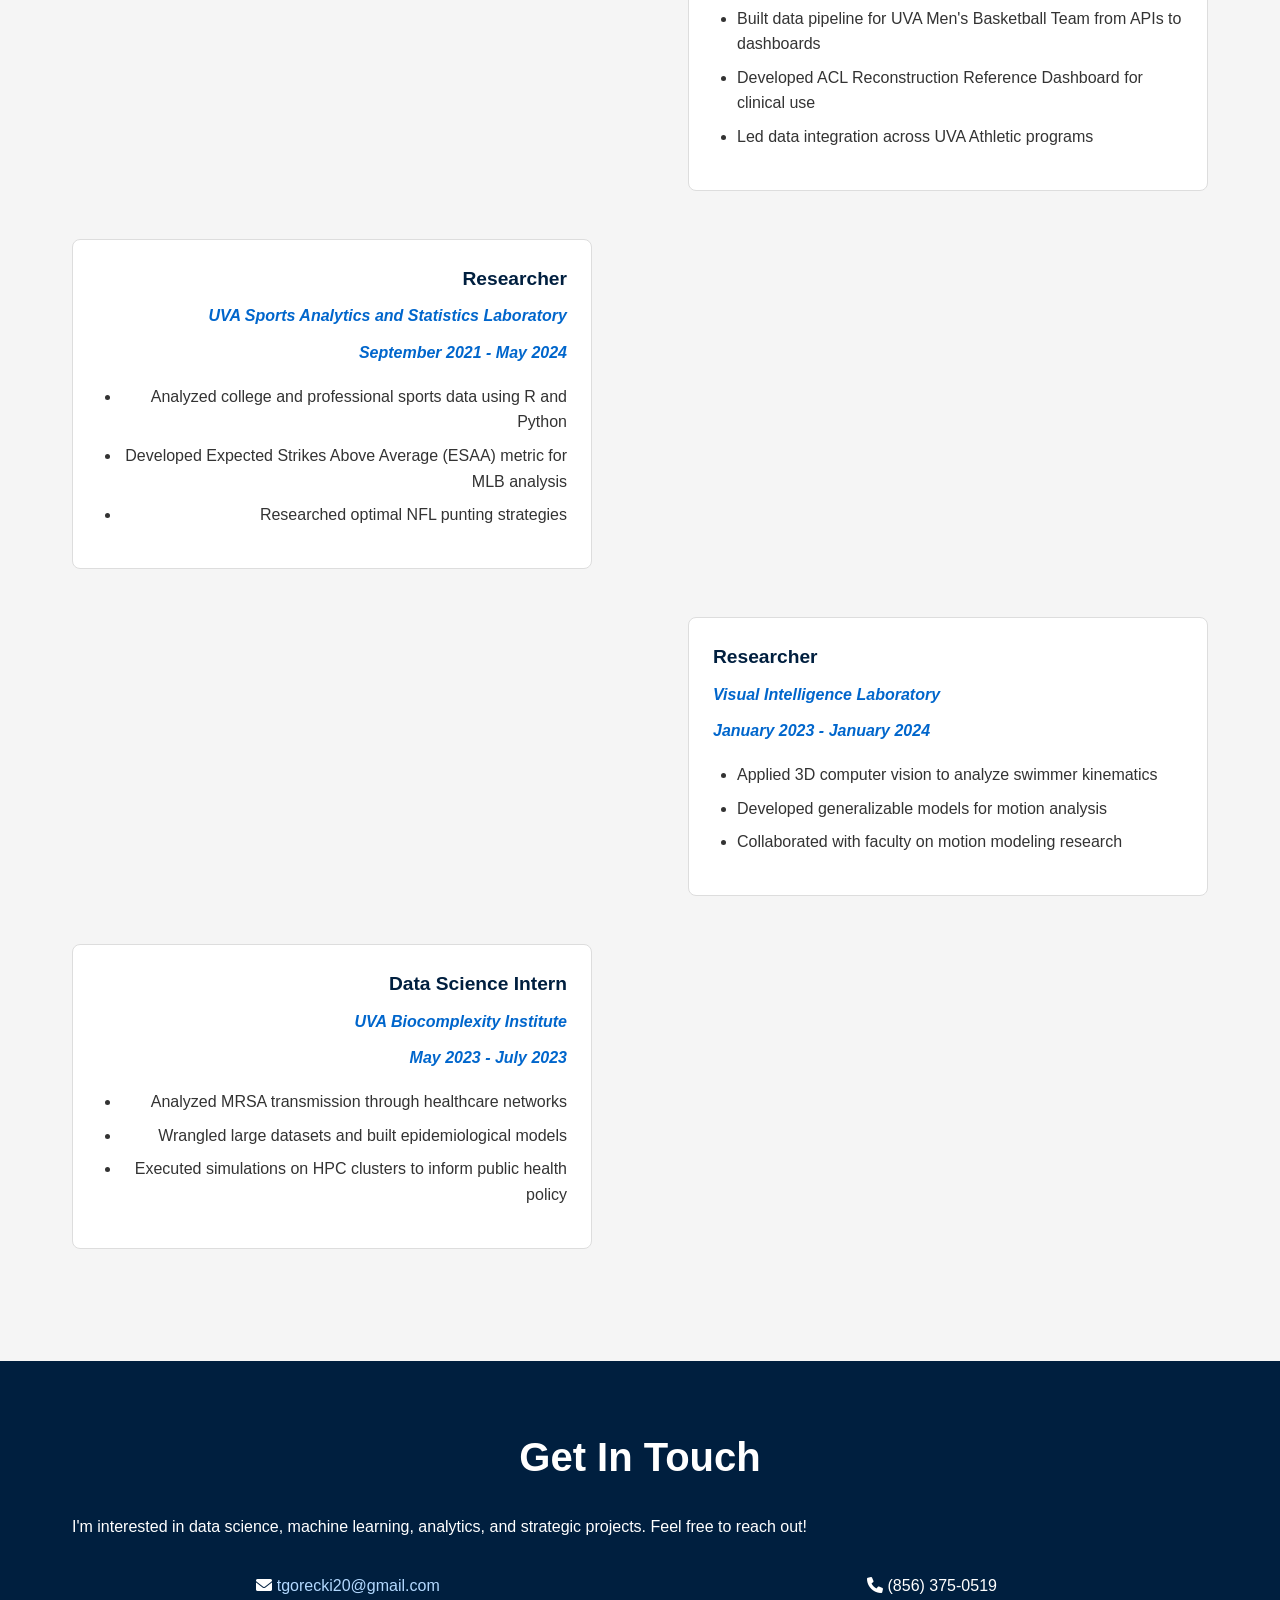
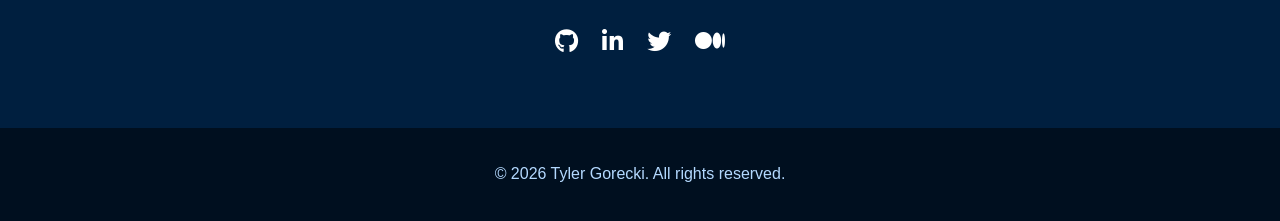
==== commit 11d7f846: "image size smaller" ====
--- a/index.html
+++ b/index.html
@@ -21,11 +21,9 @@
 					<li><a href="#experience">Experience</a></li>
 					<li><a href="blog.html">Writing</a></li>
 					<li><a href="#contact">Contact</a></li>
+					<li><button class="dark-toggle" id="dark-toggle" aria-label="Toggle dark mode"><i class="fas fa-moon"></i></button></li>
 				</ul>
-				<div class="nav-actions">
-					<button class="dark-toggle" id="dark-toggle" aria-label="Toggle dark mode"><i class="fas fa-moon"></i></button>
-					<button class="nav-toggle" id="nav-toggle" aria-label="Open menu"><i class="fas fa-bars"></i></button>
-				</div>
+				<button class="nav-toggle" id="nav-toggle" aria-label="Open menu"><i class="fas fa-bars"></i></button>
 			</div>
 		</nav>
 
--- a/assets/css/custom.css
+++ b/assets/css/custom.css
@@ -126,13 +126,6 @@
 	color: #b3d9ff;
 }
 
-/* Nav actions (dark toggle + hamburger) */
-.nav-actions {
-	display: flex;
-	align-items: center;
-	gap: 0.5rem;
-}
-
 .nav-toggle {
 	display: none;
 	background: none;
@@ -282,11 +275,11 @@
 
 .about-photo {
 	flex-shrink: 0;
-	width: 180px;
-	height: 180px;
+	width: 120px;
+	height: 120px;
 	border-radius: 50%;
 	object-fit: cover;
-	border: 4px solid var(--text-heading);
+	border: 3px solid var(--text-heading);
 	transition: border-color 0.3s ease;
 }
 
@@ -706,8 +699,8 @@
 	}
 
 	.about-photo {
-		width: 150px;
-		height: 150px;
+		width: 100px;
+		height: 100px;
 	}
 
 	.hero h1 {
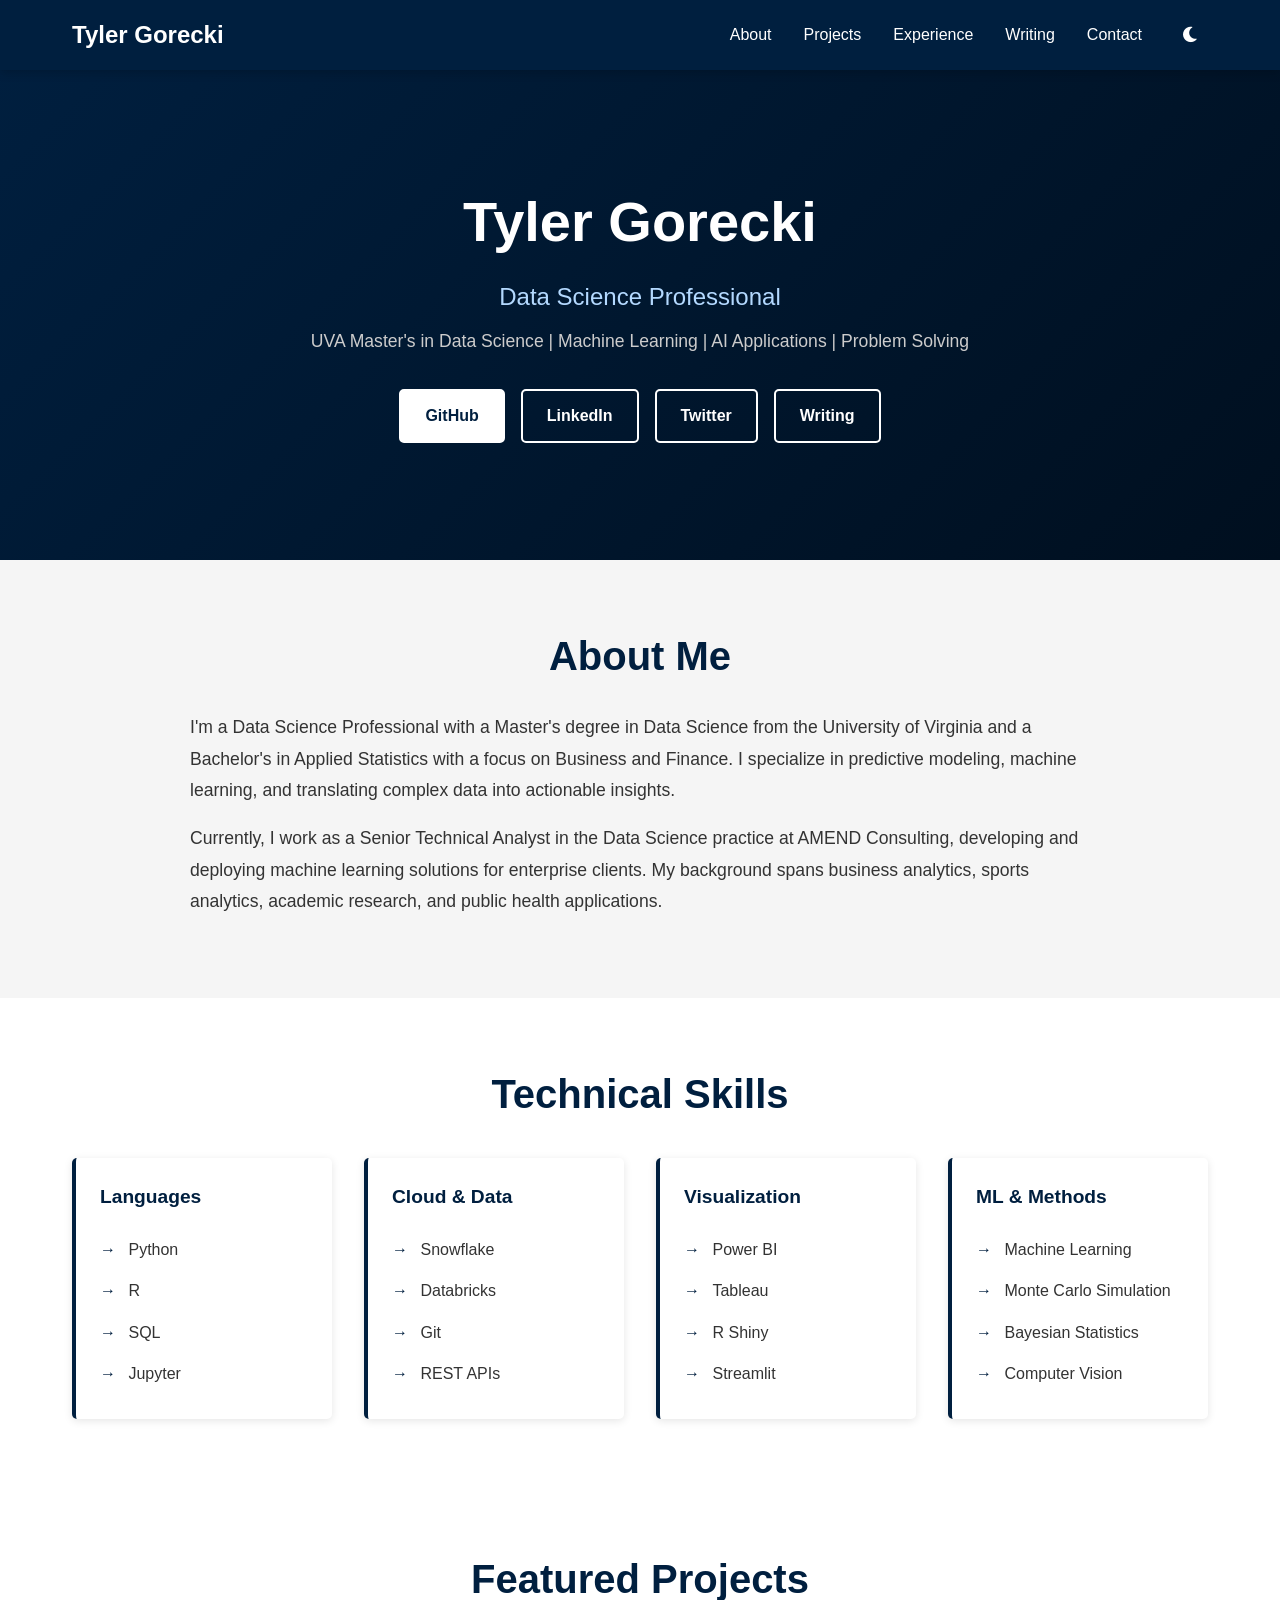
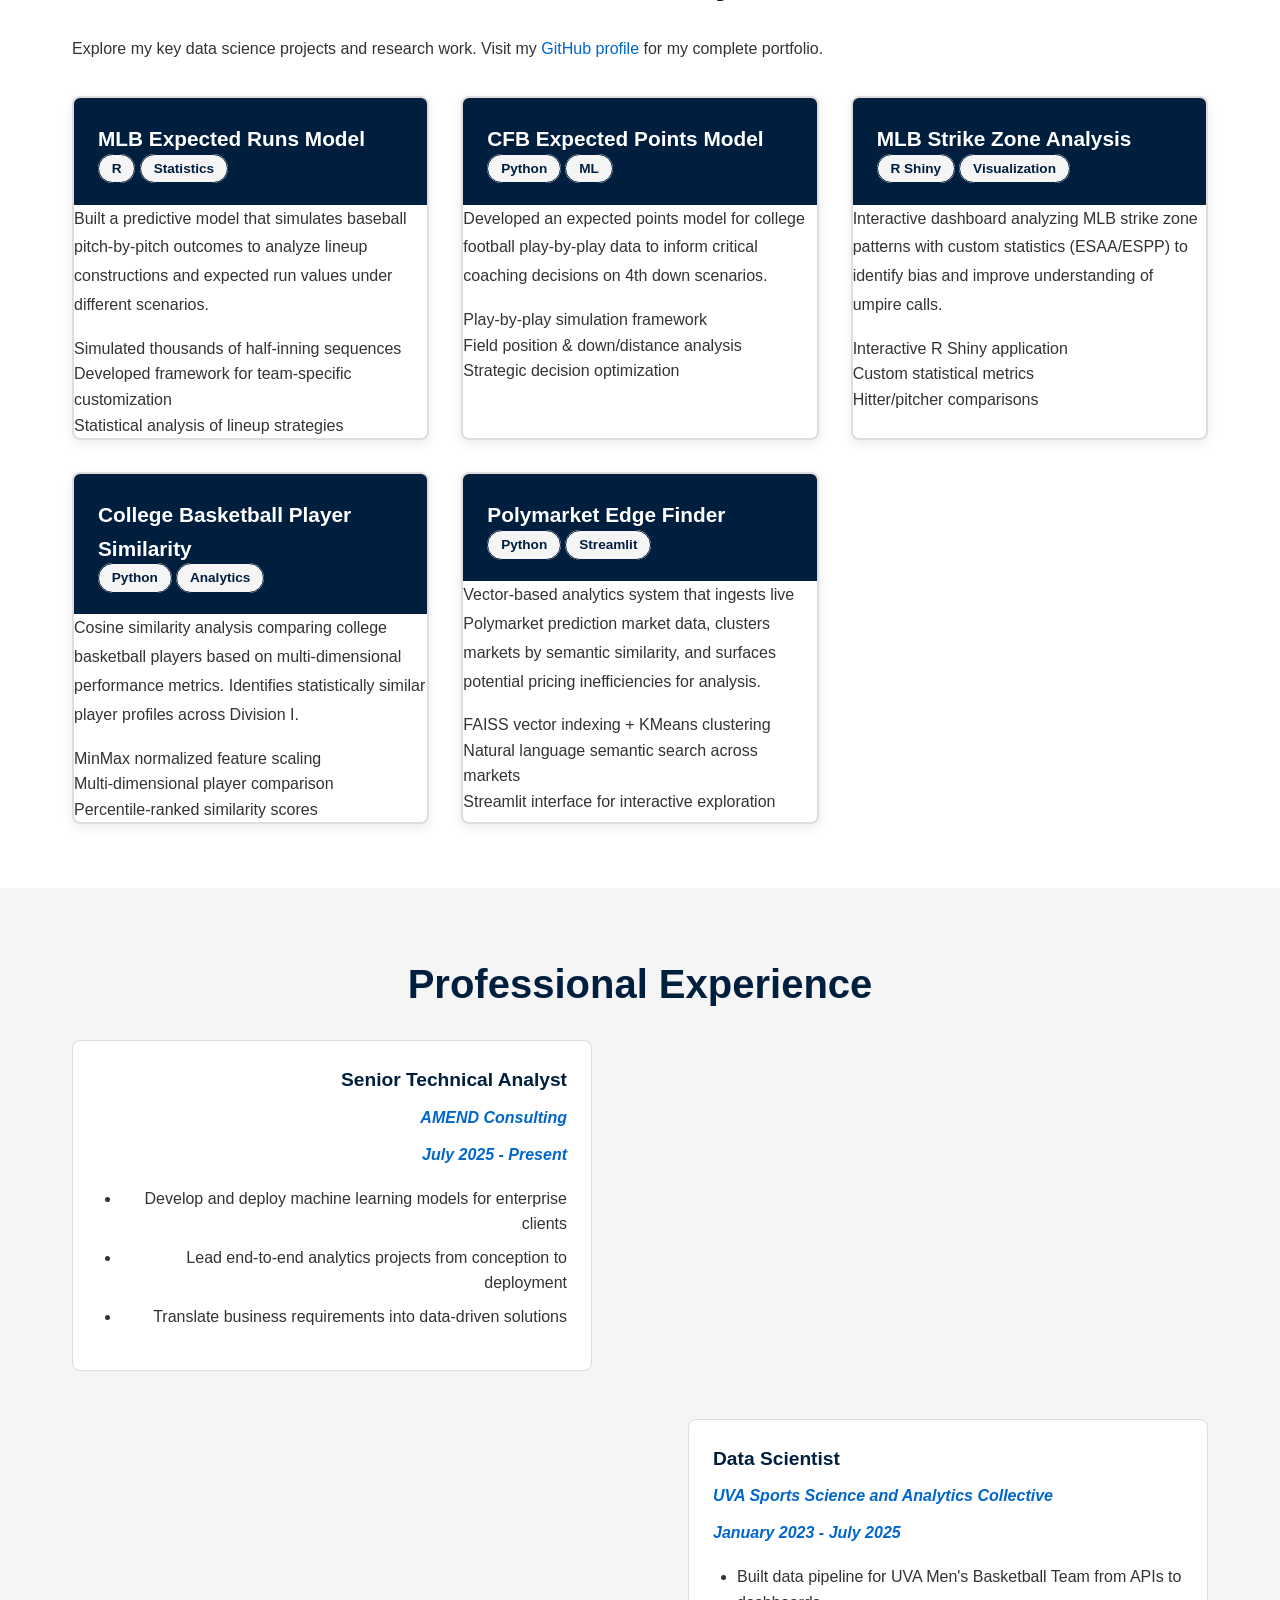
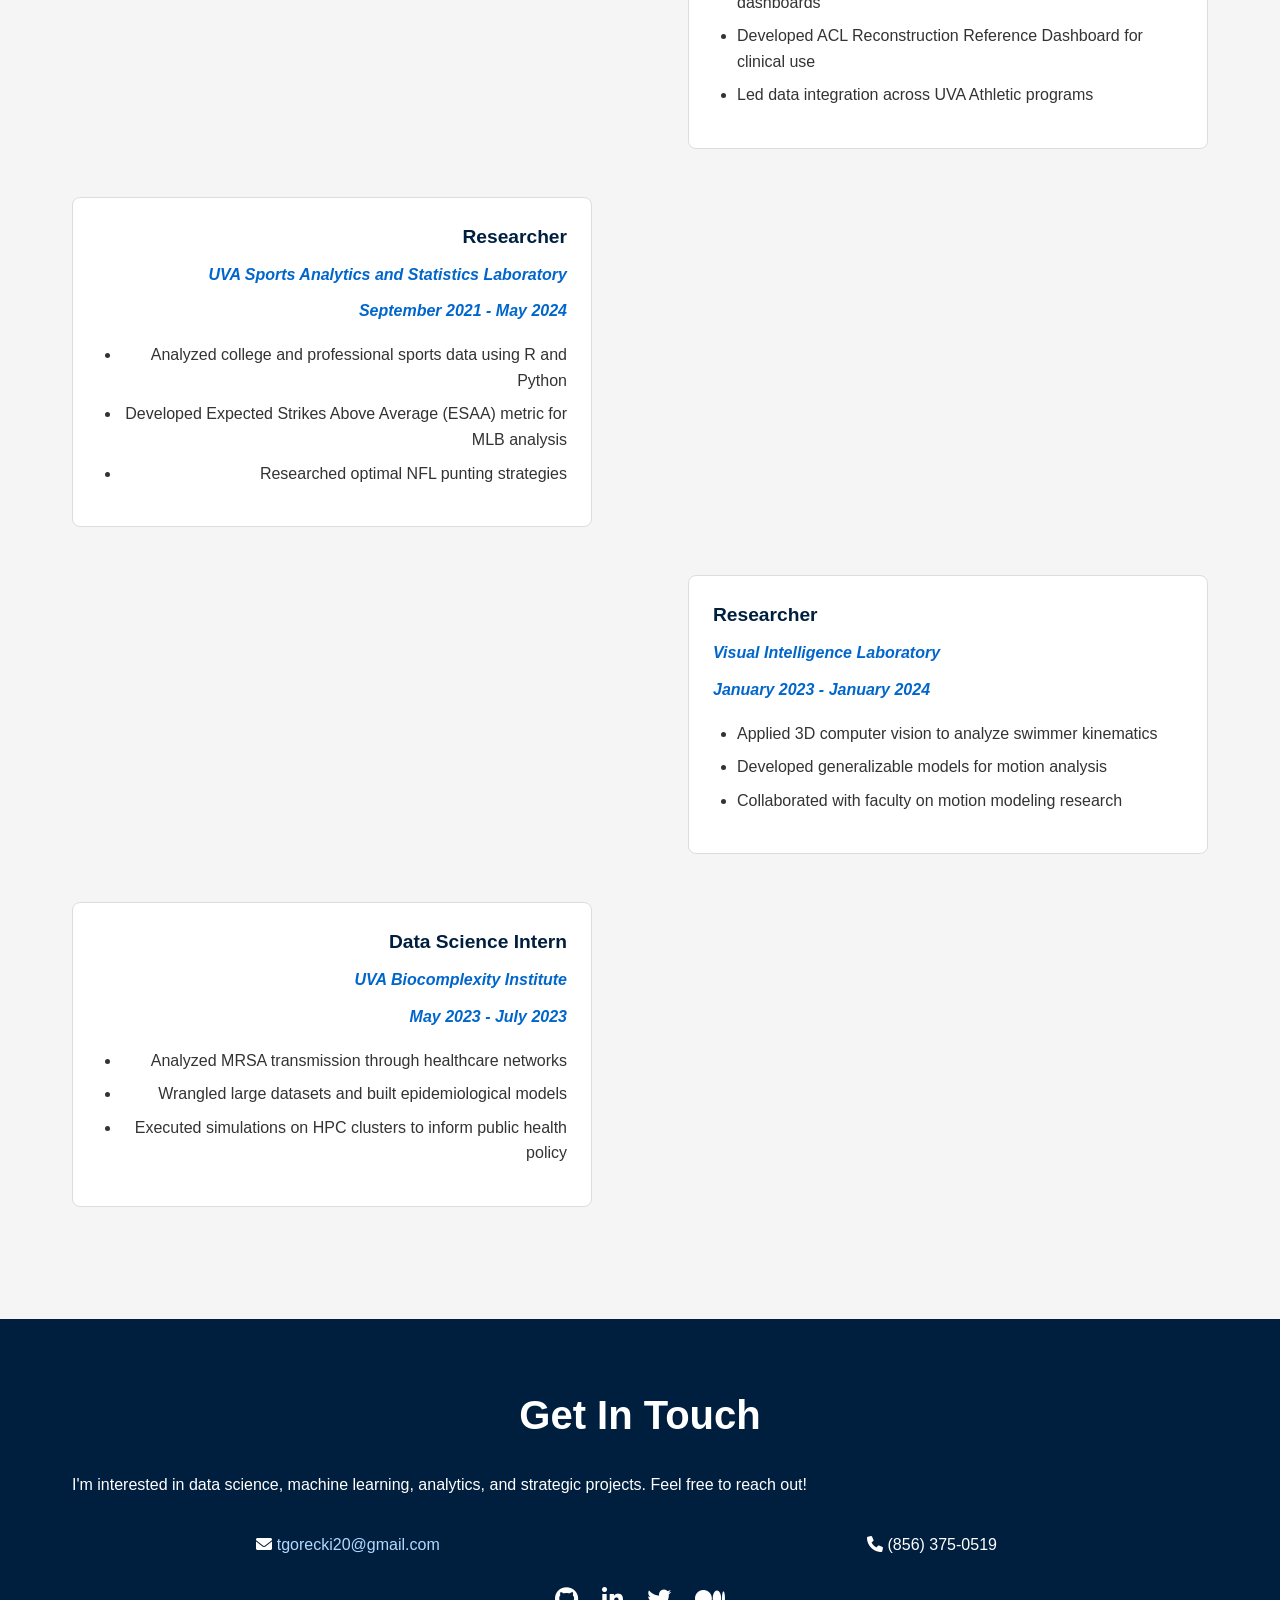
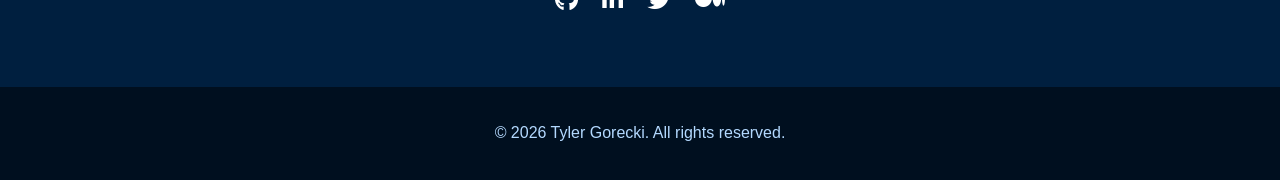
==== commit 580938a6: "updating text / twitter link" ====
--- a/index.html
+++ b/index.html
@@ -36,7 +36,7 @@
 				<div class="cta-buttons">
 					<a href="https://github.com/tylergorecki" class="btn btn-primary">GitHub</a>
 					<a href="https://linkedin.com/in/tylergorecki" class="btn btn-secondary">LinkedIn</a>
-					<a href="https://twitter.com/tg_analytics" class="btn btn-secondary">Twitter</a>
+					<a href="https://x.com/happyfridaynerd" class="btn btn-secondary">Twitter</a>
 					<a href="blog.html" class="btn btn-secondary">Writing</a>
 				</div>
 			</div>
@@ -94,7 +94,7 @@
 							<li>Machine Learning</li>
 							<li>Monte Carlo Simulation</li>
 							<li>Bayesian Statistics</li>
-							<li>Vector Search (FAISS)</li>
+							<!-- <li>Vector Search (FAISS)</li> -->
 							<li>Computer Vision</li>
 						</ul>
 					</div>
@@ -174,7 +174,7 @@
 						<div class="project-header">
 							<h3><a href="https://github.com/tylergorecki/polymarket_data">Polymarket Edge Finder</a></h3>
 							<span class="tech-tag">Python</span>
-							<span class="tech-tag">FAISS</span>
+							<!-- <span class="tech-tag">FAISS</span> -->
 							<span class="tech-tag">Streamlit</span>
 						</div>
 						<p>Vector-based analytics system that ingests live Polymarket prediction market data, clusters markets by semantic similarity, and surfaces potential pricing inefficiencies for analysis.</p>
@@ -291,7 +291,7 @@
 					<div class="social-icons">
 						<a href="https://github.com/tylergorecki" title="GitHub"><i class="fab fa-github"></i></a>
 						<a href="https://linkedin.com/in/tylergorecki" title="LinkedIn"><i class="fab fa-linkedin-in"></i></a>
-						<a href="https://twitter.com/happyfridaynerd" title="Twitter"><i class="fab fa-twitter"></i></a>
+						<a href="https://x.com/happyfridaynerd" title="Twitter"><i class="fab fa-twitter"></i></a>
 						<a href="https://medium.com/@tylergorecki" title="Medium"><i class="fab fa-medium-m"></i></a>
 					</div>
 				</div>
--- a/assets/css/custom.css
+++ b/assets/css/custom.css
@@ -275,11 +275,11 @@
 
 .about-photo {
 	flex-shrink: 0;
-	width: 120px;
-	height: 120px;
+	width: 42px;
+	height: 42px;
 	border-radius: 50%;
 	object-fit: cover;
-	border: 3px solid var(--text-heading);
+	border: 2px solid var(--text-heading);
 	transition: border-color 0.3s ease;
 }
 
@@ -699,8 +699,8 @@
 	}
 
 	.about-photo {
-		width: 100px;
-		height: 100px;
+		width: 38px;
+		height: 38px;
 	}
 
 	.hero h1 {
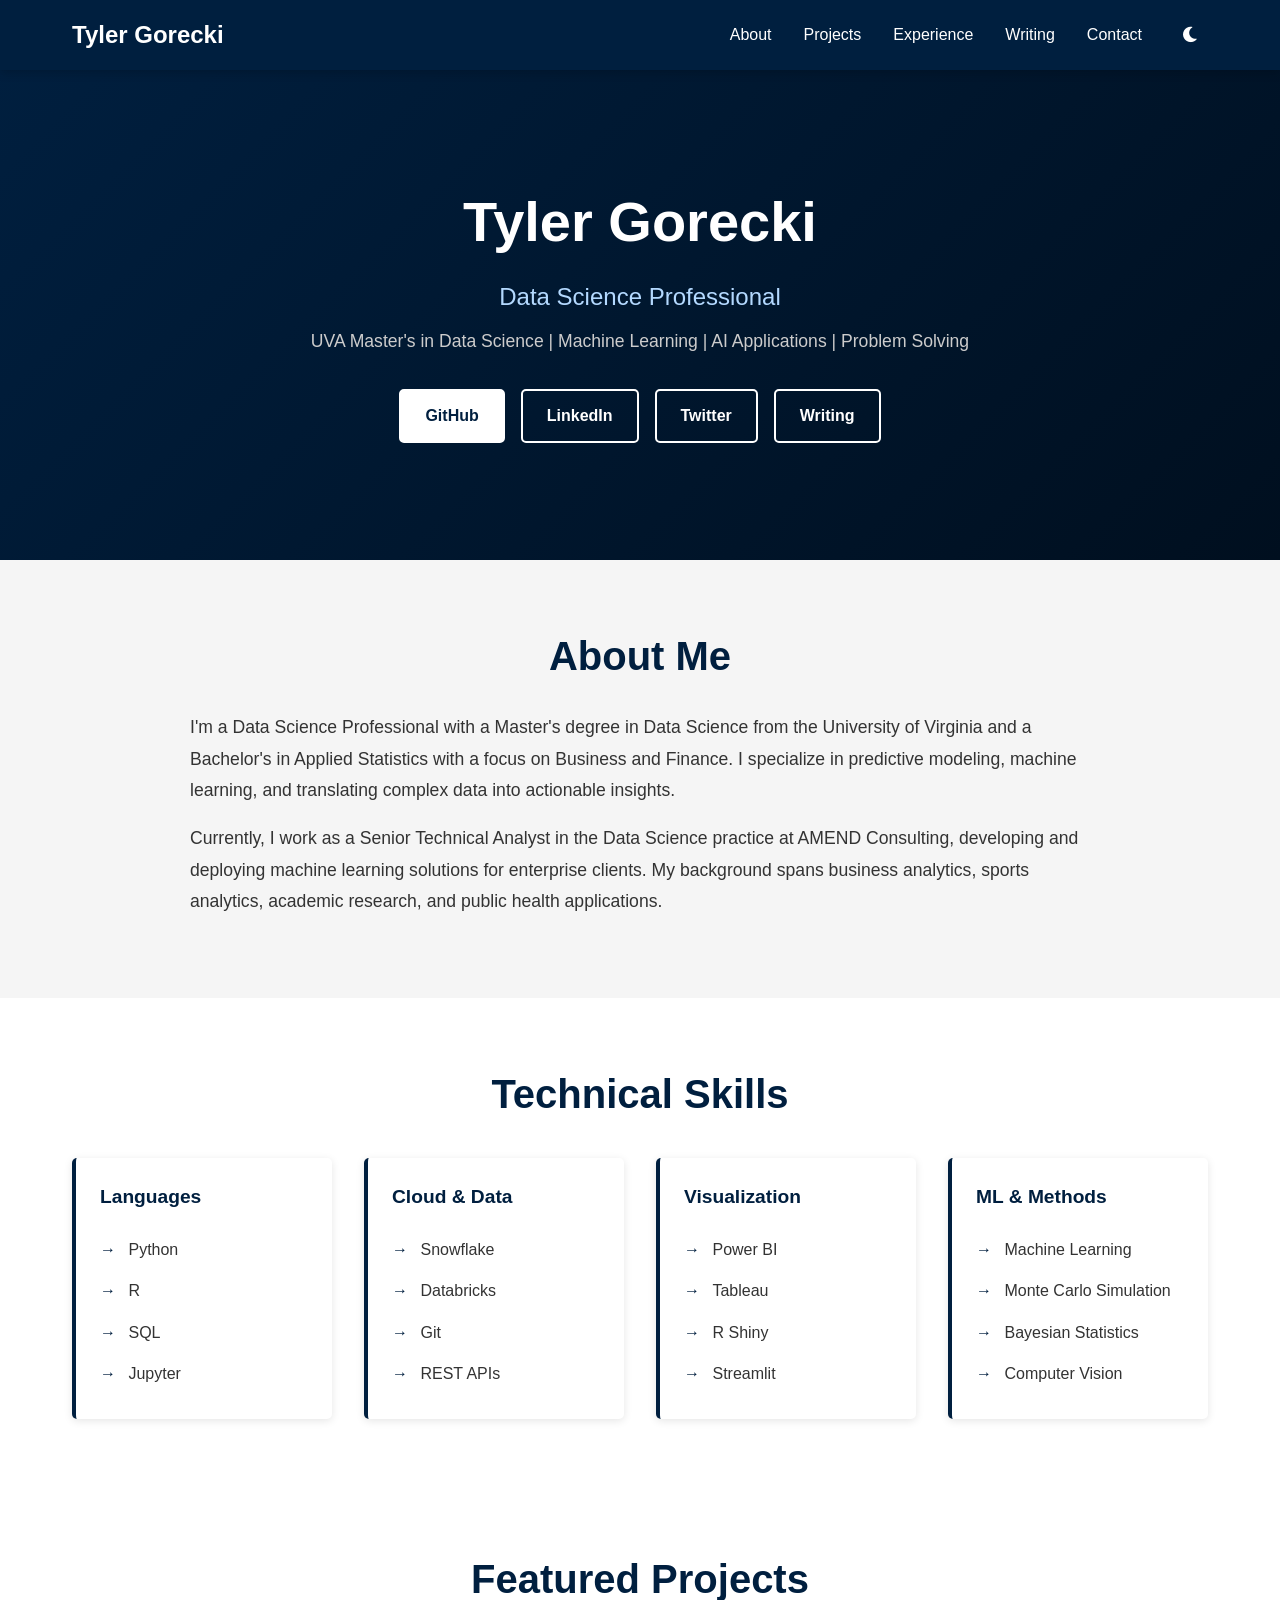
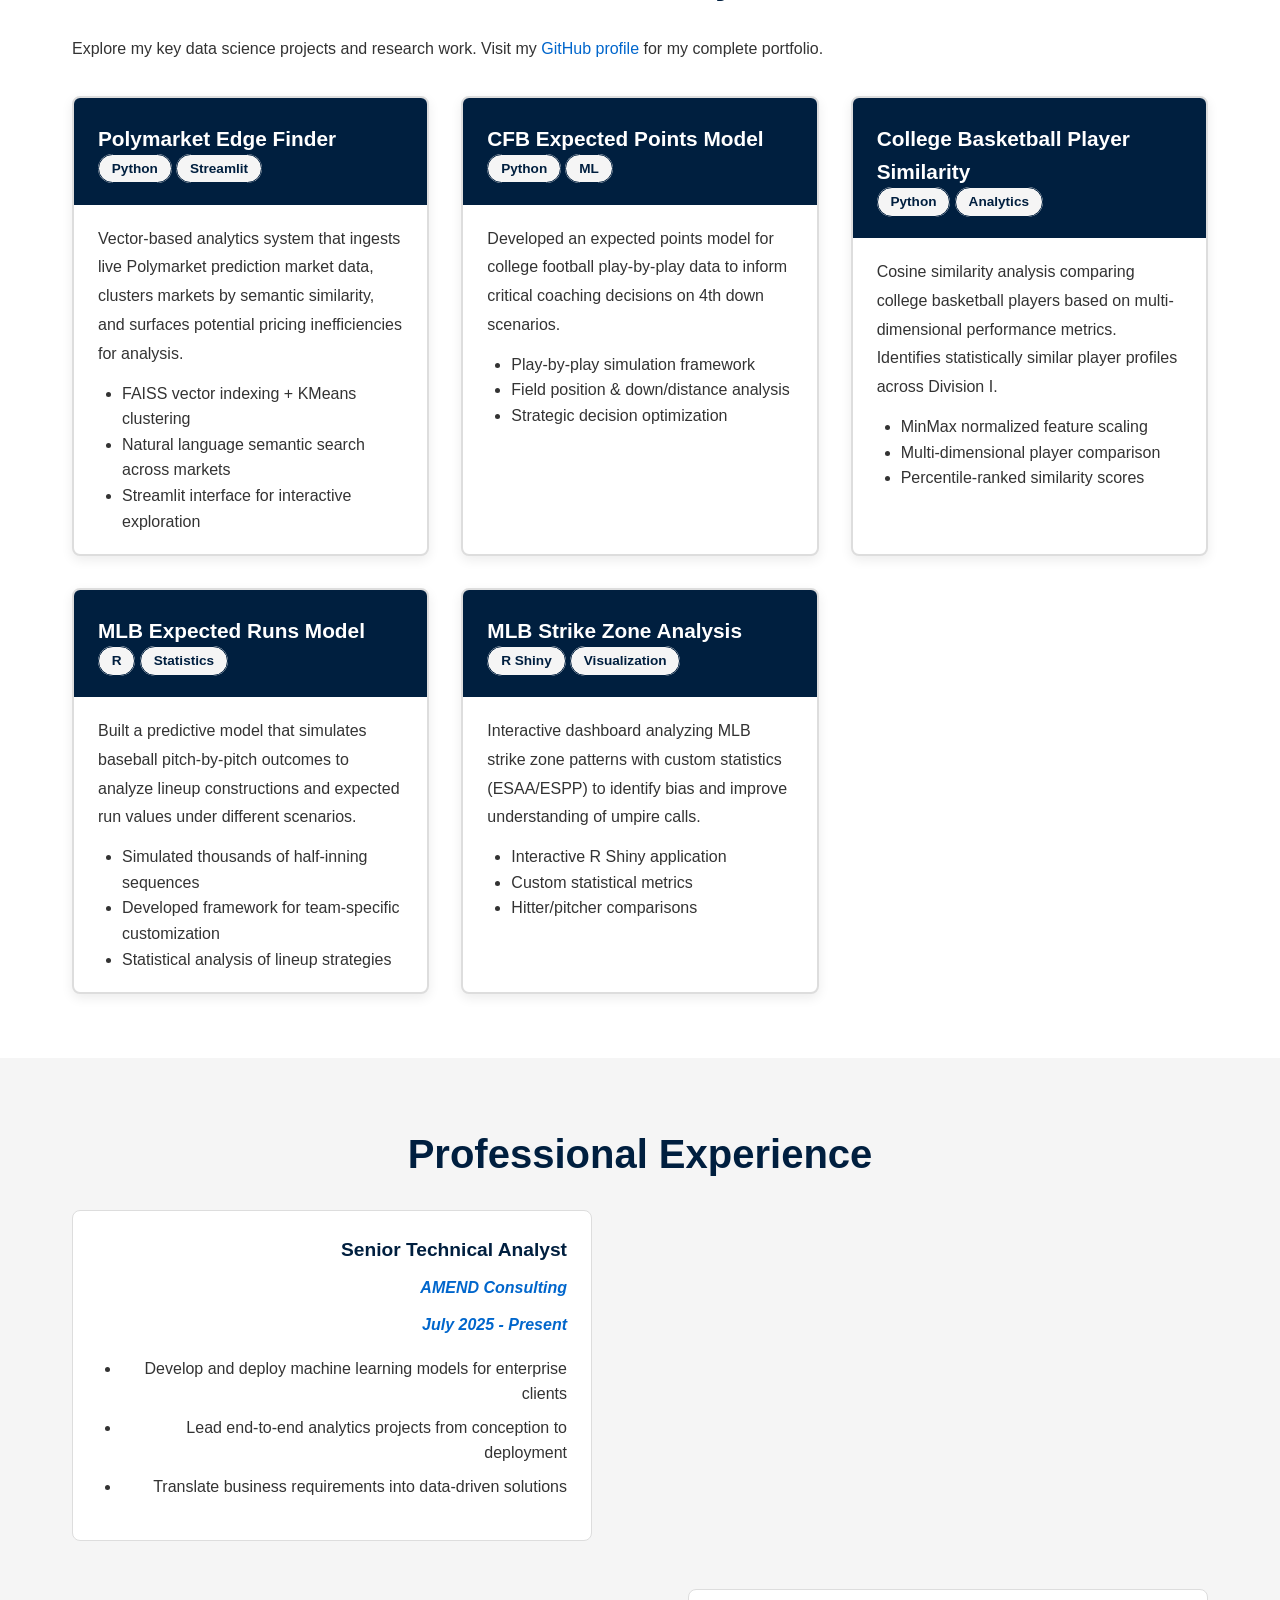
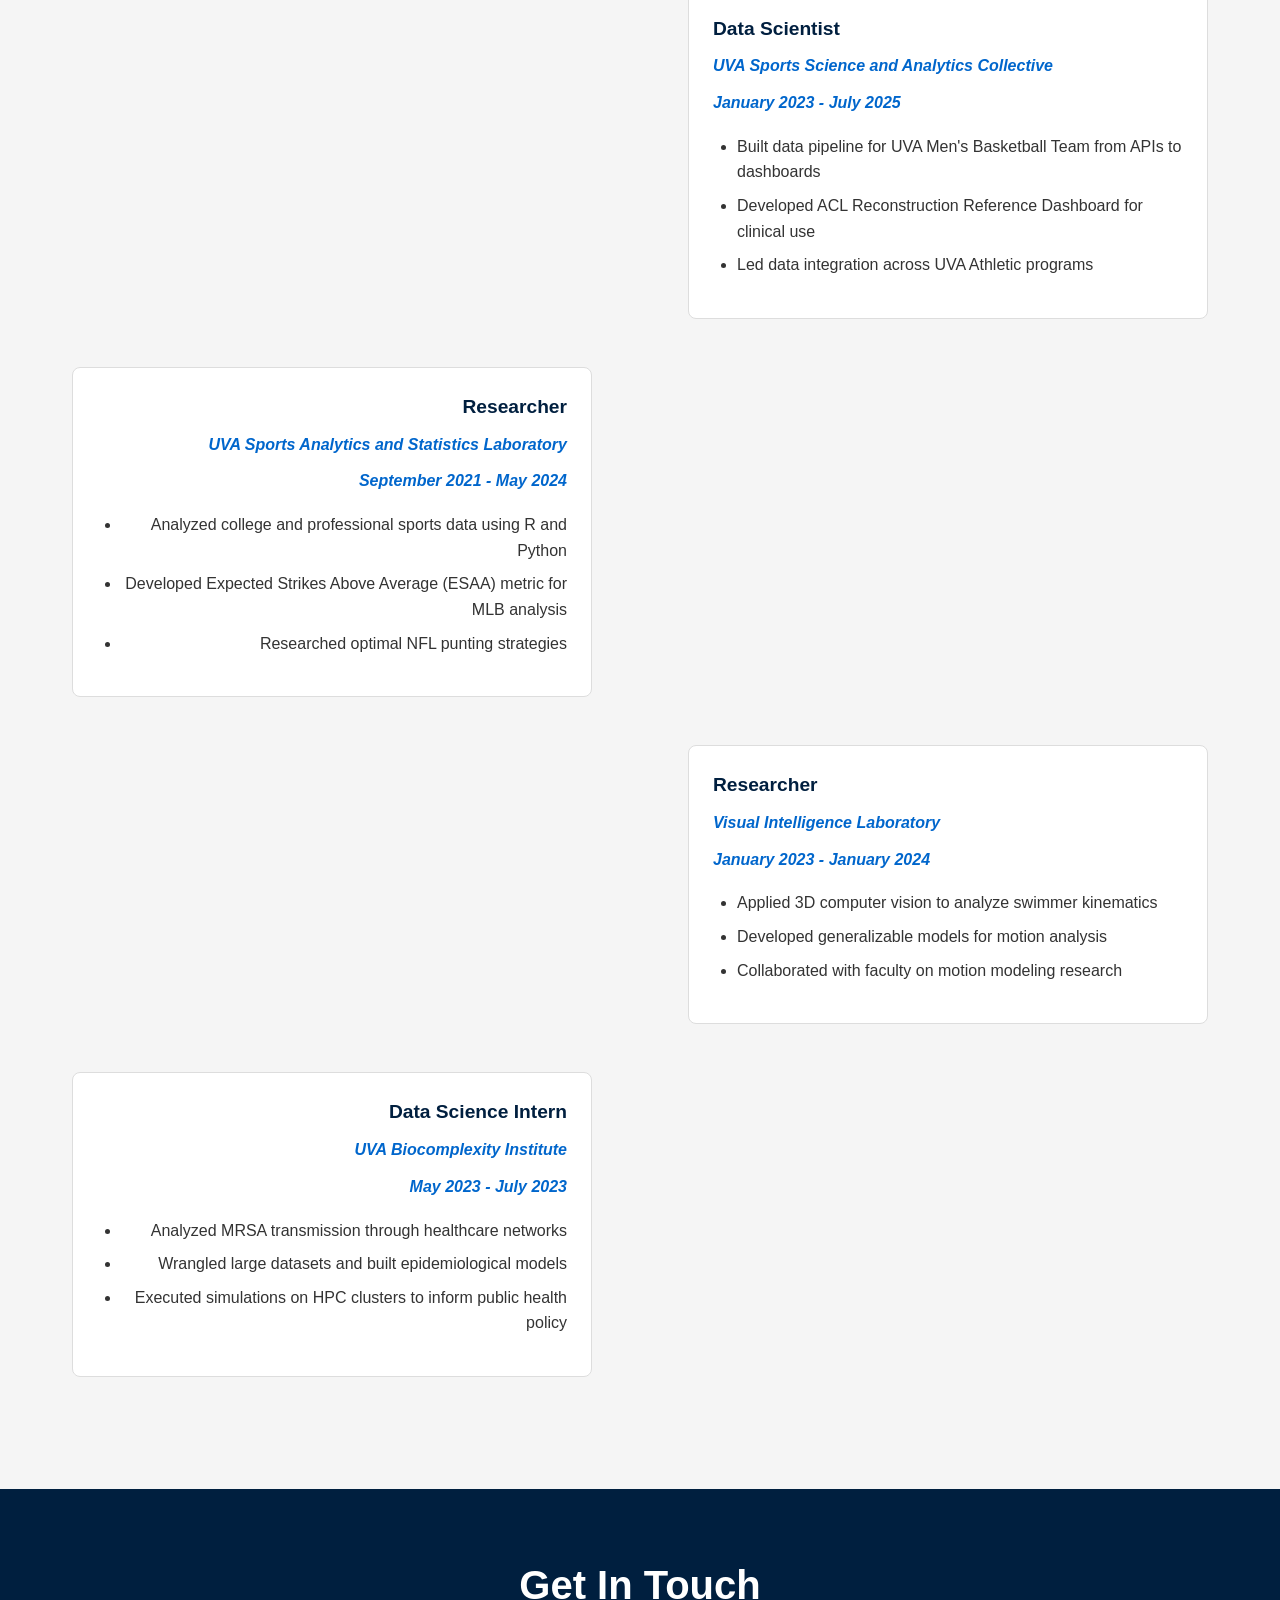
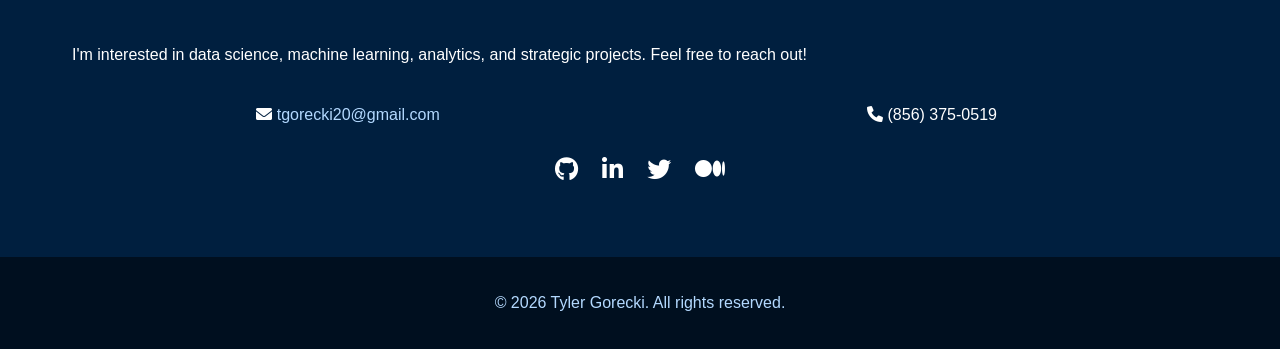
==== commit 34c7a872: "changed project order" ====
--- a/index.html
+++ b/index.html
@@ -112,66 +112,6 @@
 					<!-- Project 1 -->
 					<div class="project-card">
 						<div class="project-header">
-							<h3><a href="https://github.com/tylergorecki/mlb-expected-runs">MLB Expected Runs Model</a></h3>
-							<span class="tech-tag">R</span>
-							<span class="tech-tag">Statistics</span>
-						</div>
-						<p>Built a predictive model that simulates baseball pitch-by-pitch outcomes to analyze lineup constructions and expected run values under different scenarios.</p>
-						<ul class="project-highlights">
-							<li>Simulated thousands of half-inning sequences</li>
-							<li>Developed framework for team-specific customization</li>
-							<li>Statistical analysis of lineup strategies</li>
-						</ul>
-					</div>
-
-					<!-- Project 2 -->
-					<div class="project-card">
-						<div class="project-header">
-							<h3><a href="https://github.com/tylergorecki/cfb-expected-points">CFB Expected Points Model</a></h3>
-							<span class="tech-tag">Python</span>
-							<span class="tech-tag">ML</span>
-						</div>
-						<p>Developed an expected points model for college football play-by-play data to inform critical coaching decisions on 4th down scenarios.</p>
-						<ul class="project-highlights">
-							<li>Play-by-play simulation framework</li>
-							<li>Field position & down/distance analysis</li>
-							<li>Strategic decision optimization</li>
-						</ul>
-					</div>
-
-					<!-- Project 3 -->
-					<div class="project-card">
-						<div class="project-header">
-							<h3><a href="https://sabrown12345.shinyapps.io/CSArticle/">MLB Strike Zone Analysis</a></h3>
-							<span class="tech-tag">R Shiny</span>
-							<span class="tech-tag">Visualization</span>
-						</div>
-						<p>Interactive dashboard analyzing MLB strike zone patterns with custom statistics (ESAA/ESPP) to identify bias and improve understanding of umpire calls.</p>
-						<ul class="project-highlights">
-							<li>Interactive R Shiny application</li>
-							<li>Custom statistical metrics</li>
-							<li>Hitter/pitcher comparisons</li>
-						</ul>
-					</div>
-
-					<!-- Project 4 -->
-					<div class="project-card">
-						<div class="project-header">
-							<h3><a href="https://github.com/tylergorecki/cosine-similarity">College Basketball Player Similarity</a></h3>
-							<span class="tech-tag">Python</span>
-							<span class="tech-tag">Analytics</span>
-						</div>
-						<p>Cosine similarity analysis comparing college basketball players based on multi-dimensional performance metrics. Identifies statistically similar player profiles across Division I.</p>
-						<ul class="project-highlights">
-							<li>MinMax normalized feature scaling</li>
-							<li>Multi-dimensional player comparison</li>
-							<li>Percentile-ranked similarity scores</li>
-						</ul>
-					</div>
-
-					<!-- Project 5 -->
-					<div class="project-card">
-						<div class="project-header">
 							<h3><a href="https://github.com/tylergorecki/polymarket_data">Polymarket Edge Finder</a></h3>
 							<span class="tech-tag">Python</span>
 							<!-- <span class="tech-tag">FAISS</span> -->
@@ -182,6 +122,66 @@
 							<li>FAISS vector indexing + KMeans clustering</li>
 							<li>Natural language semantic search across markets</li>
 							<li>Streamlit interface for interactive exploration</li>
+						</ul>
+					</div>
+
+					<!-- Project 2 -->
+					<div class="project-card">
+						<div class="project-header">
+							<h3><a href="https://github.com/tylergorecki/cfb-expected-points">CFB Expected Points Model</a></h3>
+							<span class="tech-tag">Python</span>
+							<span class="tech-tag">ML</span>
+						</div>
+						<p>Developed an expected points model for college football play-by-play data to inform critical coaching decisions on 4th down scenarios.</p>
+						<ul class="project-highlights">
+							<li>Play-by-play simulation framework</li>
+							<li>Field position & down/distance analysis</li>
+							<li>Strategic decision optimization</li>
+						</ul>
+					</div>
+
+					<!-- Project 3 -->
+					<div class="project-card">
+						<div class="project-header">
+							<h3><a href="https://github.com/tylergorecki/cosine-similarity">College Basketball Player Similarity</a></h3>
+							<span class="tech-tag">Python</span>
+							<span class="tech-tag">Analytics</span>
+						</div>
+						<p>Cosine similarity analysis comparing college basketball players based on multi-dimensional performance metrics. Identifies statistically similar player profiles across Division I.</p>
+						<ul class="project-highlights">
+							<li>MinMax normalized feature scaling</li>
+							<li>Multi-dimensional player comparison</li>
+							<li>Percentile-ranked similarity scores</li>
+						</ul>
+					</div>
+
+					<!-- Project 4 -->
+					<div class="project-card">
+						<div class="project-header">
+							<h3><a href="https://github.com/tylergorecki/mlb-expected-runs">MLB Expected Runs Model</a></h3>
+							<span class="tech-tag">R</span>
+							<span class="tech-tag">Statistics</span>
+						</div>
+						<p>Built a predictive model that simulates baseball pitch-by-pitch outcomes to analyze lineup constructions and expected run values under different scenarios.</p>
+						<ul class="project-highlights">
+							<li>Simulated thousands of half-inning sequences</li>
+							<li>Developed framework for team-specific customization</li>
+							<li>Statistical analysis of lineup strategies</li>
+						</ul>
+					</div>
+
+					<!-- Project 5 -->
+					<div class="project-card">
+						<div class="project-header">
+							<h3><a href="https://sabrown12345.shinyapps.io/CSArticle/">MLB Strike Zone Analysis</a></h3>
+							<span class="tech-tag">R Shiny</span>
+							<span class="tech-tag">Visualization</span>
+						</div>
+						<p>Interactive dashboard analyzing MLB strike zone patterns with custom statistics (ESAA/ESPP) to identify bias and improve understanding of umpire calls.</p>
+						<ul class="project-highlights">
+							<li>Interactive R Shiny application</li>
+							<li>Custom statistical metrics</li>
+							<li>Hitter/pitcher comparisons</li>
 						</ul>
 					</div>
 				</div>
--- a/assets/css/custom.css
+++ b/assets/css/custom.css
@@ -275,8 +275,8 @@
 
 .about-photo {
 	flex-shrink: 0;
-	width: 42px;
-	height: 42px;
+	width: 50px;
+	height: 50px;
 	border-radius: 50%;
 	object-fit: cover;
 	border: 2px solid var(--text-heading);
@@ -373,6 +373,15 @@
 
 .project-body {
 	padding: 1.5rem;
+}
+
+.project-card > p {
+	padding: 1.25rem 1.5rem 0;
+	margin-bottom: 0;
+}
+
+.project-card > ul.project-highlights {
+	padding: 0.75rem 1.5rem 1.25rem 3rem;
 }
 
 .tech-tags {
